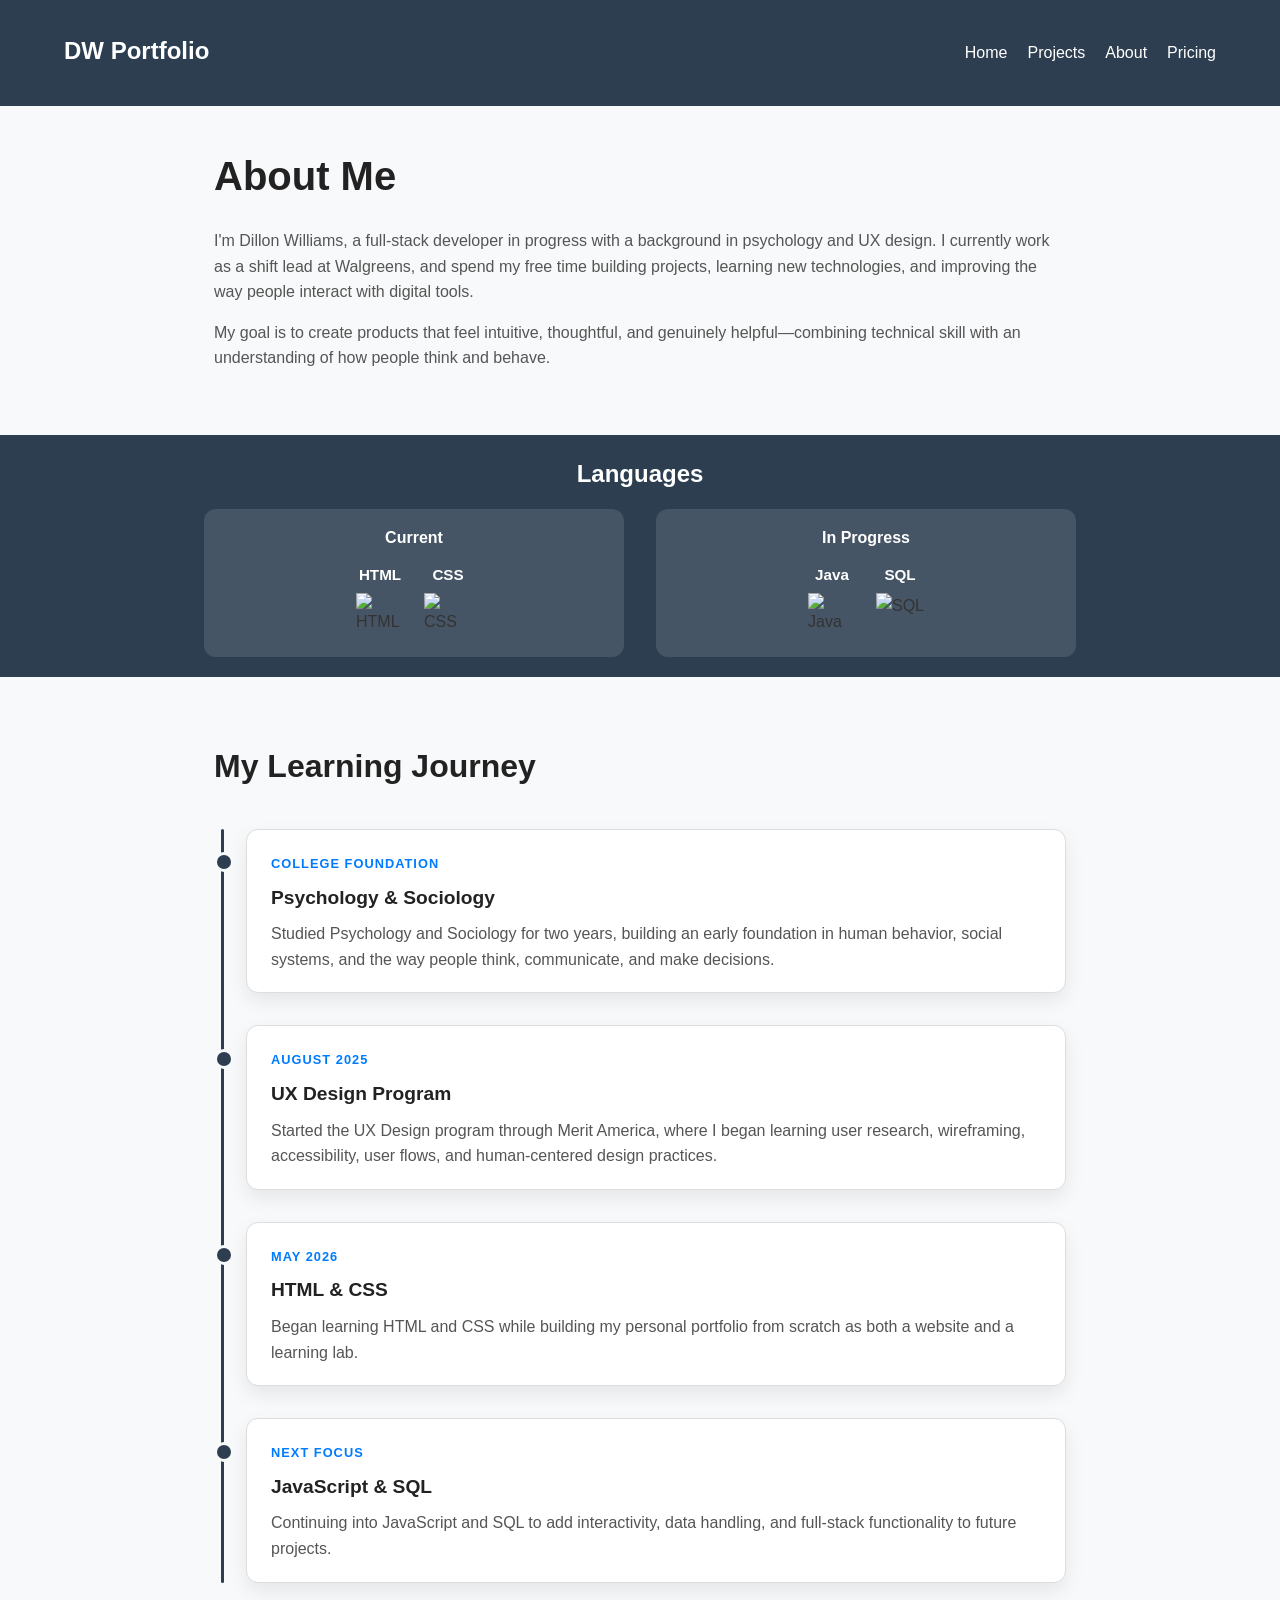
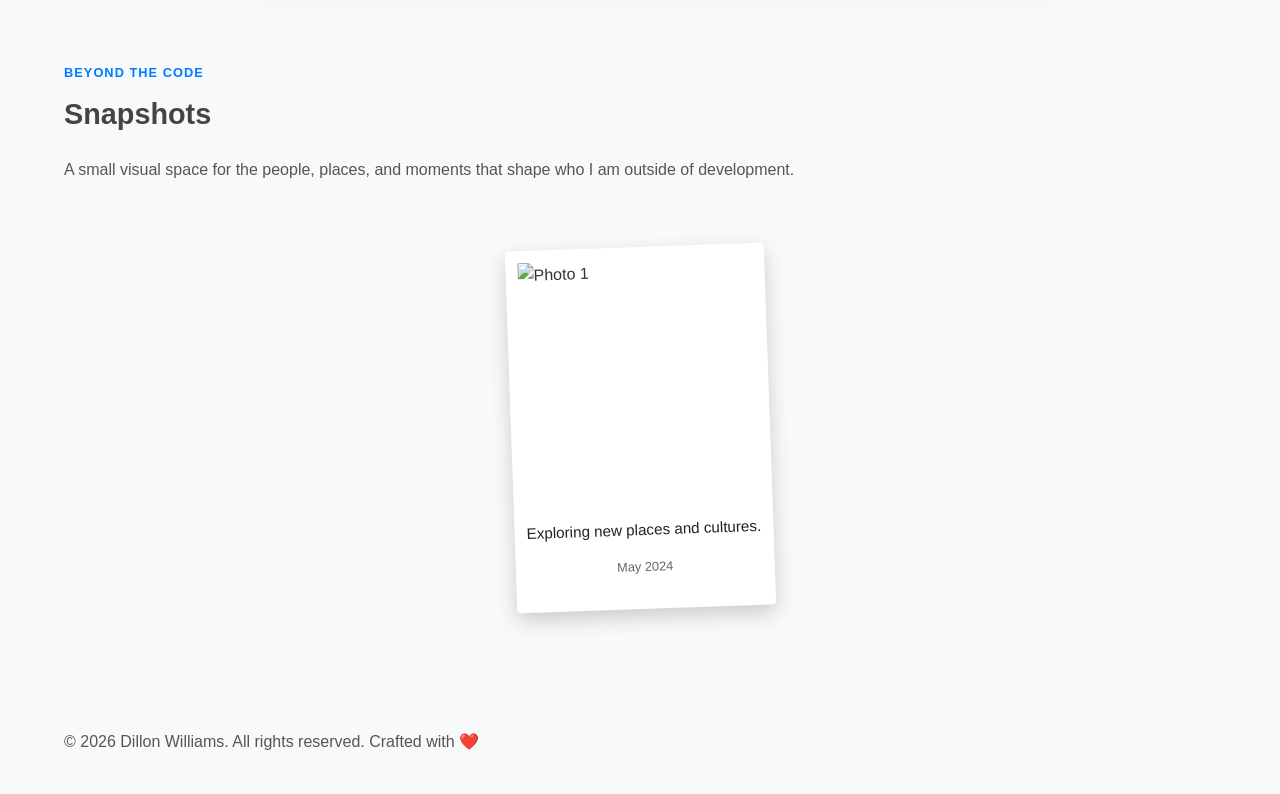
==== about.html @ 3dfc4522 "Fix about page spacing and snapshots section" ====
<!DOCTYPE html>
<html lang="en">
<head>
    <meta charset="UTF-8">
    <meta name="viewport" content="width=device-width, initial-scale=1.0">
    <title>About Me</title>
    <link href="static/style.css" rel="stylesheet">
</head>
<body>
   <nav class="nav">
    <h1 class="nav-title">DW Portfolio</h1>

    <ul class="nav-links">
        <li><a href="index.html">Home</a></li>

        <li><a href="projects.html">Projects</a></li>

        <li class="nav-dropdown">
            <a href="about.html">About</a>

            <ul class="dropdown-menu">
                <li><a href="about.html">About Me</a></li>
                <li><a href="about.html#learning-journey">Learning Journey</a></li>
                <li>
                    <a href="assets/resume.pdf" target="_blank" rel="noopener noreferrer">
                        Resume PDF
                    </a>
                </li>
            </ul>
        </li>

        <li><a href="pricing.html">Pricing</a></li>
    </ul>
</nav>
    <main class="about-me">
        <h1>About Me</h1>
        <p>I'm Dillon Williams, a full-stack developer in progress with a background in psychology and UX design. 
        I currently work as a shift lead at Walgreens, and spend my free time building projects, learning new technologies, 
        and improving the way people interact with digital tools.
        </p>
        <p>My goal is to create products that feel intuitive, thoughtful, and genuinely helpful—combining technical skill 
        with an understanding of how people think and behave.
        </p>
    </main>
    <section class="languages">
        <h2>Languages</h2>
        <div class="languages-banner">
            <div class="language-column">
                <h3>Current</h3>
                <ul class="current">
                    <li>
                        <h2>HTML</h2>
                        <img src="https://cdn.jsdelivr.net/gh/devicons/devicon/icons/html5/html5-original.svg" alt="HTML">
                    </li>
                    <li>
                        <h2>CSS</h2>
                        <img src="https://cdn.jsdelivr.net/gh/devicons/devicon/icons/css3/css3-original.svg" alt="CSS">
                    </li>
                </ul>
            </div>
            <div class="language-column">
                <h3>In Progress</h3>
                <ul class="in-progress">
                    <li>
                        <h2>Java</h2>
                        <img src="https://cdn.jsdelivr.net/gh/devicons/devicon/icons/java/java-original.svg" alt="Java">
                    </li>
                    <li>
                        <h2>SQL</h2>
                        <img src="https://cdn.jsdelivr.net/gh/devicons/devicon/icons/sqlite/sqlite-plain.svg" alt="SQL">
                    </li>
                </ul>
            </div>
        </div>
    </section>
    <section class="learning-journey" id="learning-journey">
    <h2>My Learning Journey</h2>
    <div class="timeline">
        <article class="timeline-item">
            <span class="timeline-date">College Foundation</span>
            <h4>Psychology & Sociology</h4>
            <p>
                Studied Psychology and Sociology for two years, building an early foundation in human behavior,
                social systems, and the way people think, communicate, and make decisions.
            </p>
        </article>
        <article class="timeline-item">
            <span class="timeline-date">August 2025</span>
            <h4>UX Design Program</h4>
            <p>
                Started the UX Design program through Merit America, where I began learning user research,
                wireframing, accessibility, user flows, and human-centered design practices.
            </p>
        </article>
        <article class="timeline-item">
            <span class="timeline-date">May 2026</span>
            <h4>HTML & CSS</h4>
            <p>
                Began learning HTML and CSS while building my personal portfolio from scratch as both a website
                and a learning lab.
            </p>
        </article>
        <article class="timeline-item">
            <span class="timeline-date">Next Focus</span>
            <h4>JavaScript & SQL</h4>
            <p>
                Continuing into JavaScript and SQL to add interactivity, data handling, and full-stack functionality
                to future projects.
            </p>
        </article>
    </div>
</section>
   <section class="snapshots-section">
    <div class="section-header">
        <p class="eyebrow">Beyond the Code</p>
        <h2>Snapshots</h2>
        <p>
            A small visual space for the people, places, and moments that shape who I am outside of development.
        </p>
    </div>

    <div class="photo-gallery">
        <div class="photo-card">
            <img 
                class="photo"
                src="https://picsum.photos/400/300" 
                alt="Photo 1"
            >

            <p class="photo-description">
                Exploring new places and cultures.
            </p>

            <time class="photo-date" datetime="2024-05-01">May 2024</time>
        </div>
    </div>
</section>
<footer>
    <p>&copy; 2026 Dillon Williams. All rights reserved. Crafted with ❤️</p>
</footer>
</body>
</html>
---- static/style.css ----
* {
    margin: 0;
    padding: 0;
    box-sizing: border-box;
}

.wrapper {
    max-width: 900px;
    margin: 0 auto;
    padding: 20px;
}

h1 {
    font-size: 2.5rem;
    color: #222;
    margin-bottom: 20px;
    font-weight: 800;
}

h2 {
    font-size: 1.8rem;
    color: #444;
    margin-top: 40px;
    margin-bottom: 15px;
    border-bottom: 1px solid black;
    padding-bottom: 5px;
}

h3 {
    font-size: 1.3rem;
    color: #333;
    margin-bottom: 10px;
}

body {
    font-family: 'Segoe UI', Tahoma, Geneva, Verdana, sans-serif;
    margin: 0;
    padding: 40px 20px;
    line-height: 1.6;
    color: #333;
    background-color: #f8f9fa;
}

footer {
    max-width: 1200px;
    margin: 2rem auto 0 auto;
    padding: 1.5rem;
    color: #555;
}

p {
    line-height: 1.6;
    margin-bottom: 15px;
    color: #555;
}

a {
    color: #007bff;
    text-decoration: none;
    transition: all 0.3s ease;
}

a:hover {
    color: #0056b3;
    text-decoration: underline;
}
nav {
    position: fixed;
    top: 0;
    left: 0;
    margin-bottom: 10px;
    width: 100%;
    padding-top: 1rem;
    padding-bottom: 1rem;
    padding-left: 5%;
    padding-right: 5%;
    z-index: 1000;
    justify-content: space-between;
    align-items: center;
    display: flex;
    background-color: #2c3e50;
}

.nav-title {
    color:#ffffff;
    font-size: 1.5rem;
    font-weight: bold;
    padding-top: 1rem;
}
.nav-links {
    display: flex;
    list-style: none;   
    gap: 20px;
    margin: 0;
    padding: 0;
}
.nav-links a {
    text-decoration: none;
    color: #ffffff;
}
.nav-links a:hover {
    color:#9ed0fd;
    text-decoration: underline;
}

.nav-dropdown {
    position: relative;
}

.nav-dropdown > a {
    display: inline-block;
    text-decoration: #333;
}

.dropdown-menu {
    position: absolute;
    top: 100%;
    left: 50%;
    min-width: 190px;
    background-color: #ffffff;
    border-radius: 8px;
    padding: 0.5rem 0;
    list-style: none;
    box-shadow: 0 8px 20px rgba(0, 0, 0, 0.12);

    opacity: 0;
    visibility: hidden;
    transform: translate(-50%, 8px);
    transition: opacity 0.25s ease, transform 0.25s ease, visibility 0.25s ease;
    z-index: 1001;
}

.dropdown-menu a {
    display: block;
    padding: 0.75rem 1rem;
    color: #2c3e50;
    text-decoration: none;
    white-space: nowrap;
}

.dropdown-menu a:hover {
    background-color: #f1f3f5;
    color: #007bff;
    text-decoration: none;
}

.nav-dropdown:hover .dropdown-menu,
.nav-dropdown:focus-within .dropdown-menu {
    opacity: 1;
    visibility: visible;
    transform: translate(-50%, 0);
}

.content-wrapper {
    max-width: 1200px;
    margin: 0 auto;
    padding: 40px 20px;
}

.welcome-section {
    padding: 20px;
    margin-top: 20px;
    margin-bottom: 20px;
}

.project-snapshot {
    display: grid !important;
    grid-template-columns: repeat(3, 1fr) !important;
    gap: 2rem;
    width: 100%;
    max-width: 1200px;
    margin: 0 auto;
}

.project-container {
    display: flex;
    flex-direction: column;
    padding: 0;
    height: fit-content;
    width: auto;
    max-width: 1fr;
    border: 1px solid black;
    box-sizing: border-box;
}

.image-container {
    width: 100%;
    height: 250px;
    overflow: hidden;
    display: block;
}

#project-image {
    width: 100%;
    height: 100%;
    object-fit: cover;
    transition: transform 0.5s ease;
}

.image-container:hover #project-image {
    transform: scale(1.1);
}

.project-content {
    padding: 1.5rem;
    text-align: center;
    display: flex;
    flex-direction: column;
    gap: 0.5rem;
}

.project-content p {
    text-align: left;
    margin: 0.5rem 0;
    line-height: 1.5;
}

.blog-card-container {
    display: grid !important;
    grid-template-columns: repeat(3, 1fr) !important;
    gap: 2rem;
    width: 100%;
    max-width: 1200px;
    margin: 0 auto;
}

.blog-card {
    display: flex;
    flex-direction: column;
    padding: 1.5rem;
    height: fit-content;
    width: auto;
    max-width: 1fr;
    border: 1px solid black;
    box-sizing: border-box;
    text-align: center;
}

.blog-card p {
    text-align: left;
    margin: 0.5rem 0;
    line-height: 1.5;
}

.email-btn {
    display: inline-block;
    padding: 10px 20px;
    background-color: grey;
    color: #fff;
    text-decoration: none;
    border-radius: 5px;
    transition: background-color 0.3s ease;
}

.email-btn:hover {
    background-color: lightgray;
}

footer {
    margin-top: 25px;
    justify-content: space-between;
}

.about-me {
    width: 100%;
    max-width: 900px;
    margin: 6rem auto 4rem auto;
    padding: 0 1.5rem;
    opacity: 0;
    animation: fadeIn 0.8s ease forwards;
}

@keyframes fadeIn {
    to { opacity: 1;}
}

.languages {
    width: 100vw;
    margin: 3rem 0;
    margin-left: calc(50% - 50vw);
    padding: 1.25rem 2rem;
    background-color: #2c3e50;
}

.languages h2 {
    margin: 0 0 1rem;
    padding: 0;
    border-bottom: none;
    color: #ffffff;
    text-align: center;
    font-size: 1.5rem;
}

.languages-banner {
    max-width: 1000px;
    margin: 0 auto;

    display: flex;
    justify-content: center;
    align-items: stretch;
    gap: 2rem;
}

.language-column {
    flex: 1;
    max-width: 420px;
    padding: 1rem;
    background-color: rgba(255, 255, 255, 0.12);
    border-radius: 12px;
}

.language-column h3 {
    margin: 0 0 0.75rem;
    color: #ffffff;
    text-align: center;
    font-size: 1rem;
}

.current,
.in-progress {
    display: flex;
    justify-content: center;
    gap: 1.25rem;
    list-style: none;
    margin: 0;
    padding: 0;
}

.current li,
.in-progress li {
    display: flex;
    flex-direction: column;
    align-items: center;
    gap: 0.35rem;
}

.current h2,
.in-progress h2 {
    margin: 0;
    padding: 0;
    border-bottom: none;
    color: #ffffff;
    font-size: 0.95rem;
}

.languages li img {
    width: 48px;
    height: 48px;
}

@media (max-width: 700px) {
    .languages-banner {
        flex-direction: column;
        gap: 1rem;
    }

    .language-column {
        max-width: 100%;
    }

    .current,
    .in-progress {
        gap: 1rem;
    }
}

.learning-journey {
    max-width: 900px;
    margin: 4rem auto;
    padding: 0 1.5rem;
}

.learning-journey h2 {
    font-size: 2rem;
    margin-bottom: 2rem;
    font-weight: 700;
    color: #222;
}

.timeline {
    position: relative;
    display: flex;
    flex-direction: column;
    gap: 2rem;
    padding-left: 2rem;
}

.timeline::before {
    content: "";
    position: absolute;
    left: 0.45rem;
    top: 0;
    bottom: 0;
    width: 3px;
    background: #2c3e50;
    border-radius: 999px;
}

.timeline-item {
    position: relative;
    background: #ffffff;
    padding: 1.25rem 1.5rem;
    border-radius: 12px;
    border: 1px solid #ddd;
    box-shadow: 0 8px 20px rgba(0, 0, 0, 0.08);
}

.timeline-item::before {
    content: "";
    position: absolute;
    left: -2.05rem;
    top: 1.4rem;
    width: 14px;
    height: 14px;
    background: #2c3e50;
    border: 3px solid #f8f9fa;
    border-radius: 50%;
}

.timeline-date {
    display: inline-block;
    margin-bottom: 0.5rem;
    font-size: 0.8rem;
    font-weight: 700;
    letter-spacing: 0.08em;
    text-transform: uppercase;
    color: #007bff;
}

.timeline-item h4 {
    margin-bottom: 0.5rem;
    font-size: 1.2rem;
    color: #222;
}

.timeline-item p {
    margin: 0;
    color: #555;
}

.photo-gallery {
    display: grid;
    grid-template-columns: repeat(auto-fit, minmax(220 px, 1fr));
    gap: 2rem;
    padding: 2rem 0;
}

.photo-card {
    background:#ffffff;
    padding: 0.75rem 0.75rem 2rem;
    box-shadow: 0 8px 20px rgba(0, 0, 0, 0.18);
    border-radius: 4px;
    max-width: 260px;
    margin: 0 auto;
    transform: rotate(-2deg);
}

.photo-card:nth-child(even) {
    transform: rotate(2deg);
}

.photo {
    width: 100%;
    aspect-ratio: 1/1;
    object-fit: cover;
    display: block;
}

.photo-description {
    margin-top: 1.5rem;
    font-size: 0.95rem;
    text-align: center;
    color: #222;
}

.photo-date {
    display: block;
    margin-top: 0.35rem;
    font-size: 0.8rem;
    text-align: center;
    color: #666;
}

/* ================================
   PROJECTS PAGE
================================ */

/* 
   Main wrapper for the whole Projects page.
   The top margin gives space for the fixed nav.
*/
.projects-page {
    max-width: 1200px;
    margin: 7rem auto 4rem auto;
    padding: 0 1.5rem;
}

/* 
   Intro section at the top.
   Keeping it narrower makes the opening text easier to read.
*/
.projects-hero {
    max-width: 850px;
    margin-bottom: 4rem;
}

.projects-hero h1 {
    margin-bottom: 1rem;
}

.projects-hero p {
    font-size: 1.05rem;
}

/* 
   Small uppercase labels like:
   Project Work, My Process, Featured Project.
   These help sections feel intentional and easier to scan.
*/
.eyebrow {
    margin-bottom: 0.5rem;
    color: #007bff;
    font-size: 0.8rem;
    font-weight: 800;
    letter-spacing: 0.08em;
    text-transform: uppercase;
}

/* 
   Reusable section header.
   This keeps each major section consistent.
*/
.section-header {
    max-width: 800px;
    margin-bottom: 1.5rem;
}

.section-header h2 {
    margin-top: 0;
}

/* ================================
   PROCESS SUMMARY
================================ */

.process-summary {
    margin-bottom: 4rem;
}

/* 
   Four-column layout for the build process.
   Later media queries make this responsive.
*/
.process-grid {
    display: grid;
    grid-template-columns: repeat(4, 1fr);
    gap: 1.5rem;
}

/* 
   Individual process cards.
   These explain how you think and build, not just what you made.
*/
.process-card {
    background-color: #ffffff;
    padding: 1.5rem;
    border: 1px solid #ddd;
    border-radius: 14px;
    box-shadow: 0 8px 20px rgba(0, 0, 0, 0.08);
}

/* 
   The numbered step marker.
   This gives the process a clear sequence.
*/
.process-number {
    display: inline-block;
    margin-bottom: 0.75rem;
    color: #007bff;
    font-weight: 800;
}

.process-card h3 {
    margin-bottom: 0.75rem;
}

.process-card p {
    margin-bottom: 0;
}

/* ================================
   FEATURED PROJECT
================================ */

.featured-project {
    margin-bottom: 4rem;
}

/* 
   Large featured card.
   Since ;Prompt-it is the main live product, it deserves more visual weight.
*/
.featured-project-card {
    display: grid;
    grid-template-columns: 1fr 1.1fr;
    gap: 0;
    background-color: #ffffff;
    border: 1px solid #ddd;
    border-radius: 18px;
    overflow: hidden;
    box-shadow: 0 10px 28px rgba(0, 0, 0, 0.1);
}

/* 
   Image side of the featured card.
   Placeholder image can later become a real screenshot.
*/
.featured-project-image {
    min-height: 100%;
    background-color: #f1f3f5;
}

.featured-project-image img {
    width: 100%;
    height: 100%;
    min-height: 360px;
    object-fit: cover;
    display: block;
}

/* 
   Text side of the featured card.
*/
.featured-project-content {
    padding: 2rem;
    display: flex;
    flex-direction: column;
    justify-content: center;
}

/* 
   Project status label.
   This quickly tells visitors whether the project is live, active, pending, etc.
*/
.project-status {
    margin-bottom: 0.5rem;
    color: #007bff;
    font-size: 0.8rem;
    font-weight: 800;
    letter-spacing: 0.06em;
    text-transform: uppercase;
}

/* 
   Tag container.
   Tags help people quickly understand the skills involved.
*/
.project-tags {
    display: flex;
    flex-wrap: wrap;
    gap: 0.5rem;
    margin: 1.25rem 0;
}

/* 
   Individual project tags.
*/
.project-tags span {
    padding: 0.35rem 0.7rem;
    background-color: #f1f3f5;
    border-radius: 999px;
    color: #333;
    font-size: 0.8rem;
    font-weight: 600;
}

/* 
   Main project link.
   Styled to feel like a button without being too heavy.
*/
.project-card-link {
    display: inline-block;
    width: fit-content;
    margin-top: 0.5rem;
    padding: 0.75rem 1rem;
    background-color: #2c3e50;
    color: #ffffff;
    border-radius: 8px;
    font-weight: 700;
    text-decoration: none;
}

.project-card-link:hover {
    background-color: #1f2f3d;
    color: #ffffff;
    text-decoration: none;
}

/* ================================
   PROJECT LIBRARY / SEARCH
================================ */

.project-library {
    margin-bottom: 4rem;
}

/* 
   Label is visually hidden but still available to screen readers.
   This keeps the search accessible.
*/
.search-label {
    position: absolute;
    width: 1px;
    height: 1px;
    overflow: hidden;
    clip-path: inset(50%);
}

/* 
   Search input.
   This can be made functional later with JavaScript.
*/
.project-search {
    width: 100%;
    max-width: 460px;
    padding: 0.85rem 1rem;
    margin-bottom: 2rem;
    border: 1px solid #ccc;
    border-radius: 10px;
    font: inherit;
}

.project-search:focus {
    outline: 3px solid rgba(0, 123, 255, 0.25);
    border-color: #007bff;
}

/* 
   Grid for normal project cards.
   Right now it only has ;Prompt-it, but it is ready to grow later.
*/
.project-card-grid {
    display: grid;
    grid-template-columns: repeat(3, 1fr);
    gap: 2rem;
}

/* 
   Smaller project cards.
*/
.project-card {
    background-color: #ffffff;
    padding: 1.5rem;
    border: 1px solid #ddd;
    border-radius: 14px;
    box-shadow: 0 8px 20px rgba(0, 0, 0, 0.08);
}

.project-card h3 {
    margin-bottom: 0.75rem;
}

.project-card p {
    margin-bottom: 0;
}

/* ================================
   COMING NEXT
================================ */

.coming-next {
    margin-bottom: 4rem;
}

/* 
   Grid for future project cards.
   These are not featured yet, but still show where your portfolio is heading.
*/
.coming-next-grid {
    display: grid;
    grid-template-columns: repeat(2, 1fr);
    gap: 1.5rem;
}

/* 
   Lighter cards for upcoming work.
   These should feel secondary compared to the featured ;Prompt-it card.
*/
.coming-card {
    background-color: #ffffff;
    padding: 1.5rem;
    border: 1px dashed #bbb;
    border-radius: 14px;
}

.coming-card h3 {
    margin-bottom: 0.75rem;
}

.coming-card p {
    margin-bottom: 0;
}

/* ================================
   RESPONSIVE PROJECTS PAGE
================================ */

/* 
   Tablet layout.
   Process and project grids reduce from 4/3 columns to 2 columns.
*/
@media (max-width: 900px) {
    .process-grid,
    .project-card-grid,
    .coming-next-grid {
        grid-template-columns: repeat(2, 1fr);
    }

    .featured-project-card {
        grid-template-columns: 1fr;
    }

    .featured-project-image img {
        min-height: 280px;
    }
}

/* 
   Mobile layout.
   Everything stacks into one column.
*/
@media (max-width: 650px) {
    .projects-page {
        margin-top: 8rem;
        padding: 0 1rem;
    }

    .process-grid,
    .project-card-grid,
    .coming-next-grid {
        grid-template-columns: 1fr;
    }

    .featured-project-content {
        padding: 1.5rem;
    }

    .project-search {
        max-width: 100%;
    }
}

/* ================================
   PROMPT-IT CASE STUDY PAGE
================================ */

/* 
   Main page wrapper.
   The margin-top creates space under the fixed navigation.
*/
.case-study-page {
    max-width: 1200px;
    margin: 7rem auto 4rem auto;
    padding: 0 1.5rem;
}

/* 
   Back link at the top of the case study.
   Helps users return to the main Projects page easily.
*/
.back-link {
    display: inline-block;
    margin-bottom: 2rem;
    font-weight: 700;
    color: #007bff;
}

/* 
   Hero section for the case study.
   This introduces the project and sets the tone.
*/
.case-study-hero {
    max-width: 900px;
    margin-bottom: 3rem;
}

.case-study-hero h1 {
    margin-bottom: 1rem;
}

/* 
   Larger intro paragraph.
   This gives the project summary more visual weight.
*/
.case-study-intro {
    font-size: 1.1rem;
    max-width: 850px;
}

/* 
   Tags near the top of the case study.
   These quickly communicate the skills and technologies involved.
*/
.case-study-tags {
    display: flex;
    flex-wrap: wrap;
    gap: 0.5rem;
    margin-top: 1.5rem;
}

.case-study-tags span {
    padding: 0.4rem 0.75rem;
    background-color: #f1f3f5;
    border-radius: 999px;
    color: #333;
    font-size: 0.85rem;
    font-weight: 700;
}

/* ================================
   CASE STUDY OVERVIEW CARDS
================================ */

/*
   Three-card snapshot section.
   This gives quick context before the deeper explanation.
*/
.project-overview-grid {
    display: grid;
    grid-template-columns: repeat(3, 1fr);
    gap: 1.5rem;
    margin-bottom: 3rem;
}

.overview-card {
    background-color: #ffffff;
    padding: 1.5rem;
    border: 1px solid #ddd;
    border-radius: 14px;
    box-shadow: 0 8px 20px rgba(0, 0, 0, 0.08);
}

.overview-card h2 {
    margin-top: 0;
    font-size: 1.25rem;
}

.overview-card p {
    margin-bottom: 0;
}

/* ================================
   CASE STUDY IMAGE
================================ */

/*
   Large image preview.
   Later, replace the placeholder with a real app screenshot or mockup.
*/
.case-study-image-section {
    margin-bottom: 4rem;
}

.case-study-image {
    width: 100%;
    max-height: 650px;
    object-fit: cover;
    border-radius: 18px;
    border: 1px solid #ddd;
    box-shadow: 0 10px 28px rgba(0, 0, 0, 0.1);
}

/* ================================
   GENERAL CASE STUDY SECTIONS
================================ */

/*
   Reusable content sections.
   Keeping sections consistent makes a long case study easier to scan.
*/
.case-study-section {
    max-width: 1000px;
    margin: 0 auto 4rem auto;
}

.case-study-section h2 {
    margin-top: 0;
}

.case-study-section p {
    font-size: 1rem;
}

/* 
   Highlighted section for important context like migration.
*/
.highlight-section {
    background-color: #ffffff;
    padding: 2rem;
    border-left: 6px solid #007bff;
    border-radius: 14px;
    box-shadow: 0 8px 20px rgba(0, 0, 0, 0.08);
}

/* ================================
   CARD GRIDS
================================ */

/*
   Reusable three-card grid used for users, lessons, and similar sections.
*/
.case-study-card-grid,
.lesson-grid {
    display: grid;
    grid-template-columns: repeat(3, 1fr);
    gap: 1.5rem;
}

.case-study-card,
.lesson-card {
    background-color: #ffffff;
    padding: 1.5rem;
    border: 1px solid #ddd;
    border-radius: 14px;
}

.case-study-card h3,
.lesson-card h3 {
    margin-bottom: 0.75rem;
}

.case-study-card p,
.lesson-card p {
    margin-bottom: 0;
}

/* ================================
   FEATURE LIST
================================ */

/*
   Vertical feature list.
   This is easier to read than a huge paragraph of app features.
*/
.feature-list {
    display: flex;
    flex-direction: column;
    gap: 1rem;
}

.feature-row {
    display: grid;
    grid-template-columns: auto 1fr;
    gap: 1rem;
    align-items: start;

    background-color: #ffffff;
    padding: 1.25rem;
    border: 1px solid #ddd;
    border-radius: 14px;
}

/*
   Number badge for each feature.
*/
.feature-number {
    display: inline-flex;
    align-items: center;
    justify-content: center;

    width: 42px;
    height: 42px;

    background-color: #2c3e50;
    color: #ffffff;
    border-radius: 50%;

    font-size: 0.85rem;
    font-weight: 800;
}

.feature-row h3 {
    margin-bottom: 0.35rem;
}

.feature-row p {
    margin-bottom: 0;
}

/* ================================
   CASE STUDY TIMELINE
================================ */

/*
   Timeline for build phases.
   Similar concept to your About page timeline, but scoped to this case study.
*/
.case-timeline {
    position: relative;
    display: flex;
    flex-direction: column;
    gap: 1.5rem;
    padding-left: 2rem;
}

.case-timeline::before {
    content: "";
    position: absolute;
    left: 0.45rem;
    top: 0;
    bottom: 0;
    width: 3px;
    background-color: #2c3e50;
    border-radius: 999px;
}

.case-timeline-item {
    position: relative;
    background-color: #ffffff;
    padding: 1.25rem 1.5rem;
    border: 1px solid #ddd;
    border-radius: 14px;
}

.case-timeline-item::before {
    content: "";
    position: absolute;
    left: -2.05rem;
    top: 1.4rem;
    width: 14px;
    height: 14px;
    background-color: #2c3e50;
    border: 3px solid #f8f9fa;
    border-radius: 50%;
}

.case-timeline-item span {
    display: inline-block;
    margin-bottom: 0.5rem;
    color: #007bff;
    font-size: 0.8rem;
    font-weight: 800;
    letter-spacing: 0.08em;
    text-transform: uppercase;
}

.case-timeline-item h3 {
    margin-bottom: 0.5rem;
}

.case-timeline-item p {
    margin-bottom: 0;
}

/* ================================
   DECISION + TECH GRIDS
================================ */

/*
   Two-column decision grid.
   Good for short explanations of UX choices.
*/
.decision-grid {
    display: grid;
    grid-template-columns: repeat(2, 1fr);
    gap: 1.5rem;
}

.decision-card {
    background-color: #ffffff;
    padding: 1.5rem;
    border: 1px solid #ddd;
    border-radius: 14px;
}

.decision-card h3 {
    margin-bottom: 0.75rem;
}

.decision-card p {
    margin-bottom: 0;
}

/*
   Technical cards.
   These explain architecture without dumping too much code detail.
*/
.tech-stack-grid {
    display: grid;
    grid-template-columns: repeat(3, 1fr);
    gap: 1.5rem;
}

.tech-card {
    background-color: #ffffff;
    padding: 1.5rem;
    border-top: 5px solid #2c3e50;
    border-radius: 14px;
    box-shadow: 0 8px 20px rgba(0, 0, 0, 0.06);
}

.tech-card h3 {
    margin-bottom: 0.75rem;
}

.tech-card p {
    margin-bottom: 0;
}

/* ================================
   NEXT IMPROVEMENTS
================================ */

/*
   Priority cards for future work.
   This shows that the project is active and you know what needs attention next.
*/
.priority-list {
    display: grid;
    grid-template-columns: repeat(3, 1fr);
    gap: 1.5rem;
}

.priority-card {
    background-color: #ffffff;
    padding: 1.5rem;
    border-radius: 14px;
    border: 1px solid #ddd;
}

.priority-card h3 {
    margin-bottom: 0.75rem;
}

.priority-card p:last-child {
    margin-bottom: 0;
}

/*
   Subtle priority indicators.
   These use borders instead of loud colors so the page stays clean.
*/
.high-priority {
    border-top: 5px solid #c0392b;
}

.medium-priority {
    border-top: 5px solid #d68910;
}

.low-priority {
    border-top: 5px solid #2c3e50;
}

/* ================================
   CLOSING SECTION
================================ */

.case-study-closing {
    max-width: 850px;
    margin: 5rem auto 0 auto;
    padding: 2rem;
    background-color: #ffffff;
    border-radius: 18px;
    border: 1px solid #ddd;
    text-align: center;
    box-shadow: 0 10px 28px rgba(0, 0, 0, 0.08);
}

.case-study-closing h2 {
    margin-top: 0;
}

.case-study-closing p {
    max-width: 700px;
    margin-left: auto;
    margin-right: auto;
}

/* ================================
   RESPONSIVE CASE STUDY PAGE
================================ */

/*
   Tablet layout.
*/
@media (max-width: 900px) {
    .project-overview-grid,
    .case-study-card-grid,
    .lesson-grid,
    .tech-stack-grid,
    .priority-list {
        grid-template-columns: repeat(2, 1fr);
    }
}

/*
   Mobile layout.
*/
@media (max-width: 650px) {
    .case-study-page {
        margin-top: 8rem;
        padding: 0 1rem;
    }

    .project-overview-grid,
    .case-study-card-grid,
    .lesson-grid,
    .decision-grid,
    .tech-stack-grid,
    .priority-list {
        grid-template-columns: 1fr;
    }

    .feature-row {
        grid-template-columns: 1fr;
    }

    .feature-number {
        width: 38px;
        height: 38px;
    }

    .highlight-section,
    .case-study-closing {
        padding: 1.5rem;
    }
}

/* ================================
   PRICING / SERVICES PAGE
================================ */

/*
   Main wrapper for the pricing page.
   The top margin gives room for the fixed nav.
*/
.pricing-page {
    max-width: 1200px;
    margin: 7rem auto 4rem auto;
    padding: 0 1.5rem;
}

/*
   Hero section.
   This introduces the value behind the services before showing prices.
*/
.pricing-hero {
    max-width: 900px;
    margin-bottom: 4rem;
}

.pricing-hero h1 {
    margin-bottom: 1rem;
}

.pricing-hero p {
    font-size: 1.05rem;
}

/* ================================
   VALUE SECTION
================================ */

/*
   Explains what clients are paying for besides "a website."
*/
.service-value {
    margin-bottom: 4rem;
}

.value-grid {
    display: grid;
    grid-template-columns: repeat(3, 1fr);
    gap: 1.5rem;
}

.value-card {
    background-color: #ffffff;
    padding: 1.5rem;
    border: 1px solid #ddd;
    border-radius: 14px;
    box-shadow: 0 8px 20px rgba(0, 0, 0, 0.08);
}

.value-number {
    display: inline-block;
    margin-bottom: 0.75rem;
    color: #007bff;
    font-weight: 800;
}

.value-card h3 {
    margin-bottom: 0.75rem;
}

.value-card p {
    margin-bottom: 0;
}

/* ================================
   PRICING PACKAGES
================================ */

.pricing-packages {
    margin-bottom: 4rem;
}

/*
   Three-column package layout.
*/
.pricing-grid {
    display: grid;
    grid-template-columns: repeat(3, 1fr);
    gap: 2rem;
}

/*
   Individual pricing cards.
*/
.pricing-card {
    display: flex;
    flex-direction: column;
    background-color: #ffffff;
    padding: 1.75rem;
    border: 1px solid #ddd;
    border-radius: 18px;
    box-shadow: 0 8px 20px rgba(0, 0, 0, 0.08);
}

/*
   Highlights the Growth package as the recommended middle option.
*/
.featured-pricing-card {
    border: 2px solid #007bff;
    transform: translateY(-8px);
}

/*
   Small label at the top of each pricing card.
*/
.package-label {
    margin-bottom: 0.5rem;
    color: #007bff;
    font-size: 0.8rem;
    font-weight: 800;
    letter-spacing: 0.08em;
    text-transform: uppercase;
}

.pricing-card h3 {
    font-size: 2rem;
    margin-bottom: 1rem;
    color: #222;
}

.package-summary {
    margin-bottom: 1.25rem;
}

/*
   Package feature list.
   This is one place where bullets are useful because clients scan pricing cards quickly.
*/
.package-list {
    margin: 0 0 1.5rem 0;
    padding-left: 1.25rem;
    color: #444;
}

.package-list li {
    margin-bottom: 0.5rem;
}

/*
   Pushes the button toward the bottom if one card has more text than another.
*/
.pricing-card .project-card-link {
    margin-top: auto;
}

/* ================================
   ADD-ONS
================================ */

.add-ons-section {
    margin-bottom: 4rem;
}

.add-ons-grid {
    display: grid;
    grid-template-columns: repeat(4, 1fr);
    gap: 1.5rem;
}

.add-on-card {
    background-color: #ffffff;
    padding: 1.5rem;
    border: 1px solid #ddd;
    border-radius: 14px;
}

.add-on-card h3 {
    margin-bottom: 0.75rem;
}

.add-on-card p {
    margin-bottom: 0;
}

/* ================================
   SERVICE PROCESS
================================ */

.service-process {
    margin-bottom: 4rem;
}

.service-process-grid {
    display: grid;
    grid-template-columns: repeat(4, 1fr);
    gap: 1.5rem;
}

/*
   Process step cards.
   These help clients understand how working together will feel.
*/
.service-step {
    background-color: #ffffff;
    padding: 1.5rem;
    border: 1px solid #ddd;
    border-radius: 14px;
}

.service-step span {
    display: inline-block;
    margin-bottom: 0.75rem;
    color: #007bff;
    font-weight: 800;
}

.service-step h3 {
    margin-bottom: 0.75rem;
}

.service-step p {
    margin-bottom: 0;
}

/* ================================
   PAYMENT SECTION
================================ */

.payment-section {
    margin-bottom: 4rem;
}

/*
   Payment card gives the terms a clear, trustworthy presentation.
*/
.payment-card {
    background-color: #ffffff;
    padding: 2rem;
    border-left: 6px solid #007bff;
    border-radius: 18px;
    box-shadow: 0 8px 20px rgba(0, 0, 0, 0.08);
}

.payment-card h2 {
    margin-top: 0;
}

.payment-split {
    display: grid;
    grid-template-columns: repeat(2, 1fr);
    gap: 1.5rem;
    margin-top: 1.5rem;
}

.payment-split div {
    background-color: #f8f9fa;
    padding: 1.25rem;
    border-radius: 12px;
}

.payment-split h3 {
    margin-bottom: 0.5rem;
}

.payment-split p {
    margin-bottom: 0;
}

/* ================================
   QUOTE FORM
================================ */

.quote-section {
    margin-bottom: 4rem;
}

/*
   Main form container.
*/
.quote-form {
    background-color: #ffffff;
    padding: 2rem;
    border: 1px solid #ddd;
    border-radius: 18px;
    box-shadow: 0 10px 28px rgba(0, 0, 0, 0.08);
}

/*
   Two-column layout for shorter form fields.
*/
.form-grid {
    display: grid;
    grid-template-columns: repeat(2, 1fr);
    gap: 1.25rem;
}

/*
   Groups label + input together.
*/
.form-group {
    display: flex;
    flex-direction: column;
    margin-bottom: 1.25rem;
}

.form-group label,
.checkbox-group legend {
    margin-bottom: 0.5rem;
    color: #222;
    font-weight: 700;
}

/*
   Shared input styling.
*/
.form-group input,
.form-group select,
.form-group textarea {
    width: 100%;
    padding: 0.85rem 1rem;
    border: 1px solid #ccc;
    border-radius: 10px;
    font: inherit;
    color: #333;
    background-color: #ffffff;
}

.form-group textarea {
    resize: vertical;
}

/*
   Strong visible focus state for accessibility.
*/
.form-group input:focus,
.form-group select:focus,
.form-group textarea:focus {
    outline: 3px solid rgba(0, 123, 255, 0.25);
    border-color: #007bff;
}

/*
   Checkbox group for add-ons.
*/
.checkbox-group {
    display: flex;
    flex-direction: column;
    gap: 0.75rem;
    margin: 0 0 1.25rem 0;
    padding: 1.25rem;
    border: 1px solid #ddd;
    border-radius: 14px;
}

.checkbox-group label {
    display: flex;
    align-items: center;
    gap: 0.6rem;
    color: #444;
}

.checkbox-group input {
    width: auto;
}

/*
   Submit button.
*/
.quote-submit-btn {
    display: inline-block;
    padding: 0.85rem 1.25rem;
    background-color: #2c3e50;
    color: #ffffff;
    border: none;
    border-radius: 8px;
    font: inherit;
    font-weight: 700;
    cursor: pointer;
    transition: background-color 0.3s ease;
}

.quote-submit-btn:hover {
    background-color: #1f2f3d;
}

/* ================================
   RESPONSIVE PRICING PAGE
================================ */

/*
   Tablet layout.
*/
@media (max-width: 950px) {
    .value-grid,
    .pricing-grid,
    .add-ons-grid,
    .service-process-grid {
        grid-template-columns: repeat(2, 1fr);
    }

    .featured-pricing-card {
        transform: none;
    }
}

/*
   Mobile layout.
*/
@media (max-width: 650px) {
    .pricing-page {
        margin-top: 8rem;
        padding: 0 1rem;
    }

    .value-grid,
    .pricing-grid,
    .add-ons-grid,
    .service-process-grid,
    .payment-split,
    .form-grid {
        grid-template-columns: 1fr;
    }

    .quote-form,
    .payment-card {
        padding: 1.5rem;
    }
}

/* ================================
   HOMEPAGE REVAMP
================================ */

/*
   Global polish.
   This removes the body padding that was making spacing inconsistent
   with the newer pages.
*/
body {
    padding: 0;
    font-family: 'Segoe UI', Tahoma, Geneva, Verdana, sans-serif;
}

/*
   Removes the old global underline from h2 headings.
   The newer page sections use spacing, cards, and labels instead.
*/
h2 {
    border-bottom: none;
}

/*
   Main homepage wrapper.
   The top margin creates space below the fixed nav.
*/
.home-page {
    max-width: 1200px;
    margin: 9rem auto 4rem auto;
    padding: 0 1.5rem;
}

/* ================================
   HOME HERO
================================ */

.home-hero {
    display: grid;
    grid-template-columns: 1.4fr 0.8fr;
    gap: 2rem;
    align-items: center;
    margin-bottom: 5rem;
}

.home-hero-content {
    max-width: 850px;
}

.home-hero h1 {
    max-width: 900px;
    margin-bottom: 1.25rem;
    font-size: clamp(2.5rem, 6vw, 4.75rem);
    line-height: 1.05;
    letter-spacing: -0.05em;
}

.home-hero-intro {
    max-width: 760px;
    font-size: 1.1rem;
}

.home-hero-actions {
    display: flex;
    align-items: center;
    flex-wrap: wrap;
    gap: 1rem;
    margin-top: 1.75rem;
}

.secondary-link {
    display: inline-block;
    font-weight: 800;
    color: #2c3e50;
}

.secondary-link:hover {
    color: #007bff;
}

/*
   Right-side hero card.
   This makes the homepage immediately connect to your live product.
*/
.home-hero-card {
    background-color: #ffffff;
    padding: 2rem;
    border-radius: 18px;
    border: 1px solid #ddd;
    box-shadow: 0 14px 35px rgba(0, 0, 0, 0.1);
}

.home-hero-card h2 {
    margin-top: 0;
    margin-bottom: 0.75rem;
    color: #222;
}

/* ================================
   HOME VALUES
================================ */

.home-values {
    margin-bottom: 5rem;
}

.home-value-grid {
    display: grid;
    grid-template-columns: repeat(3, 1fr);
    gap: 1.5rem;
}

.home-value-card {
    background-color: #ffffff;
    padding: 1.5rem;
    border: 1px solid #ddd;
    border-radius: 14px;
    box-shadow: 0 8px 20px rgba(0, 0, 0, 0.08);
}

.home-value-card h3 {
    margin-bottom: 0.75rem;
}

.home-value-card p {
    margin-bottom: 0;
}

/* ================================
   HOME FEATURED WORK
================================ */

.home-featured-work {
    margin-bottom: 5rem;
}

.home-featured-card {
    display: grid;
    grid-template-columns: 1fr 1.1fr;
    background-color: #ffffff;
    border: 1px solid #ddd;
    border-radius: 18px;
    overflow: hidden;
    box-shadow: 0 10px 28px rgba(0, 0, 0, 0.1);
}

.home-featured-image {
    background-color: #f1f3f5;
}

.home-featured-image img {
    width: 100%;
    height: 100%;
    min-height: 360px;
    object-fit: cover;
    display: block;
}

.home-featured-content {
    padding: 2rem;
    display: flex;
    flex-direction: column;
    justify-content: center;
}

.home-featured-content h3 {
    font-size: 1.6rem;
    margin-bottom: 0.75rem;
}

/* ================================
   COMMIT HISTORY PREVIEW
================================ */

.commit-history-preview {
    margin-bottom: 5rem;
}

.commit-card-grid {
    display: grid;
    grid-template-columns: 1.2fr 0.8fr;
    gap: 1.5rem;
}

.commit-card {
    background-color: #ffffff;
    padding: 1.75rem;
    border: 1px solid #ddd;
    border-radius: 18px;
    box-shadow: 0 8px 20px rgba(0, 0, 0, 0.08);
}

.commit-card h3 {
    margin-bottom: 0.75rem;
}

.commit-card p {
    margin-bottom: 1rem;
}

.commit-card-muted {
    border-style: dashed;
    box-shadow: none;
    background-color: #fbfbfc;
}

/* ================================
   SERVICES CTA
================================ */

.home-services-cta {
    display: flex;
    justify-content: space-between;
    align-items: center;
    gap: 2rem;

    margin-bottom: 5rem;
    padding: 2rem;

    background-color: #ffffff;
    border-left: 6px solid #007bff;
    border-radius: 18px;
    box-shadow: 0 10px 28px rgba(0, 0, 0, 0.08);
}

.home-services-cta div {
    max-width: 760px;
}

.home-services-cta h2 {
    margin-top: 0;
}

/* ================================
   HOME CONTACT
================================ */

.home-contact {
    max-width: 850px;
    margin: 0 auto;
    padding: 2rem;
    text-align: center;

    background-color: #ffffff;
    border: 1px solid #ddd;
    border-radius: 18px;
    box-shadow: 0 10px 28px rgba(0, 0, 0, 0.08);
}

.home-contact h2 {
    margin-top: 0;
}

/* ================================
   HOMEPAGE RESPONSIVE STYLES
================================ */

@media (max-width: 900px) {
    .home-hero,
    .home-featured-card,
    .commit-card-grid {
        grid-template-columns: 1fr;
    }

    .home-value-grid {
        grid-template-columns: repeat(2, 1fr);
    }

    .home-services-cta {
        align-items: flex-start;
        flex-direction: column;
    }

    .home-featured-image img {
        min-height: 280px;
    }
}

@media (max-width: 650px) {
    .home-page {
        margin-top: 8rem;
        padding: 0 1rem;
    }

    .home-value-grid {
        grid-template-columns: 1fr;
    }

    .home-hero h1 {
        font-size: 2.5rem;
    }

    .home-hero-card,
    .home-featured-content,
    .commit-card,
    .home-services-cta,
    .home-contact {
        padding: 1.5rem;
    }
}

/* ================================
   ABOUT PAGE SPACING FIXES
================================ */

/*
   Gives the About page enough room under the fixed navigation.
*/
.about-me {
    margin: 9rem auto 4rem auto;
}

/*
   Centers and contains the Snapshots section so it does not hug the left edge.
*/
.snapshots-section {
    max-width: 1200px;
    margin: 5rem auto 4rem auto;
    padding: 0 1.5rem;
}

/*
   Keeps the Snapshots header aligned with the rest of the portfolio style.
*/
.snapshots-section .section-header {
    max-width: 800px;
    margin-bottom: 2rem;
}

/*
   Removes any leftover global heading spacing from affecting this section.
*/
.snapshots-section h2 {
    margin-top: 0;
}

/*
   Fixes the typo in the photo gallery grid.
   There should be no space between 220 and px.
*/
.photo-gallery {
    display: grid;
    grid-template-columns: repeat(auto-fit, minmax(220px, 1fr));
    gap: 2rem;
    padding: 2rem 0;
    justify-items: center;
}
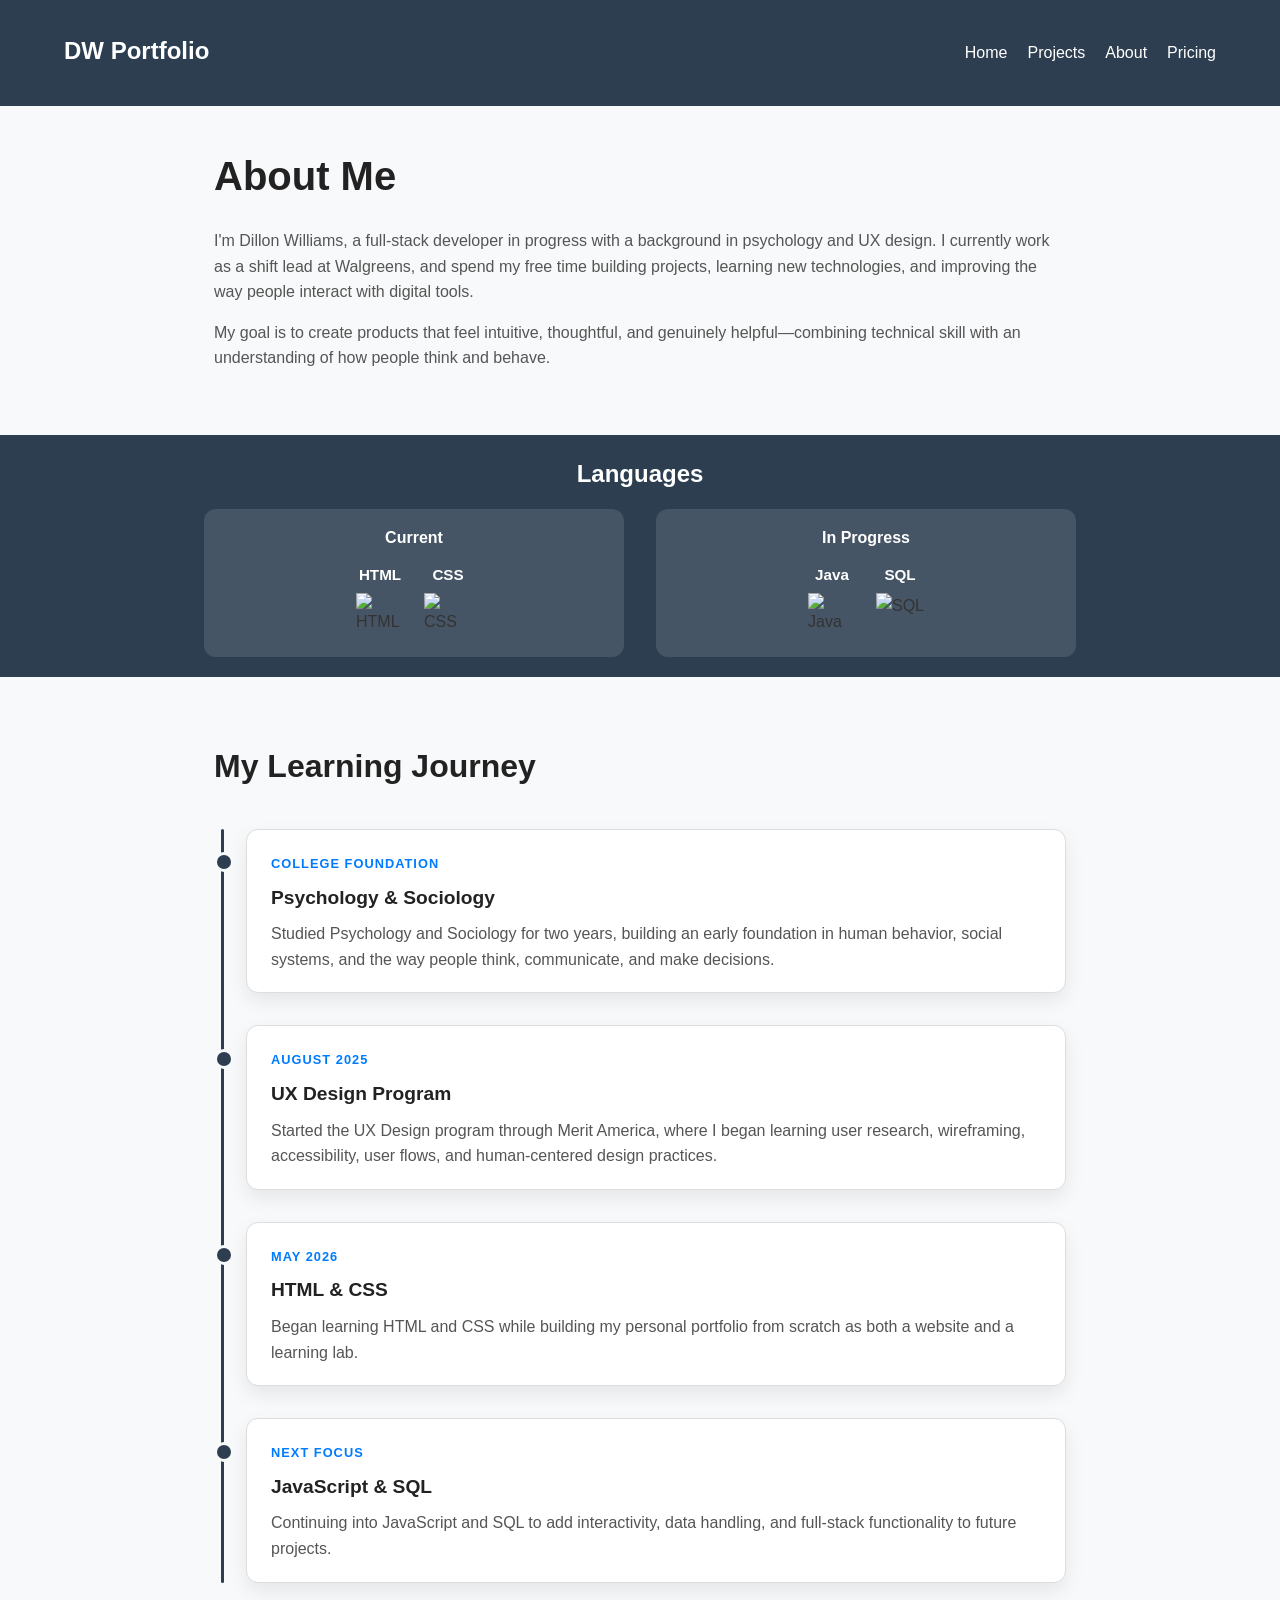
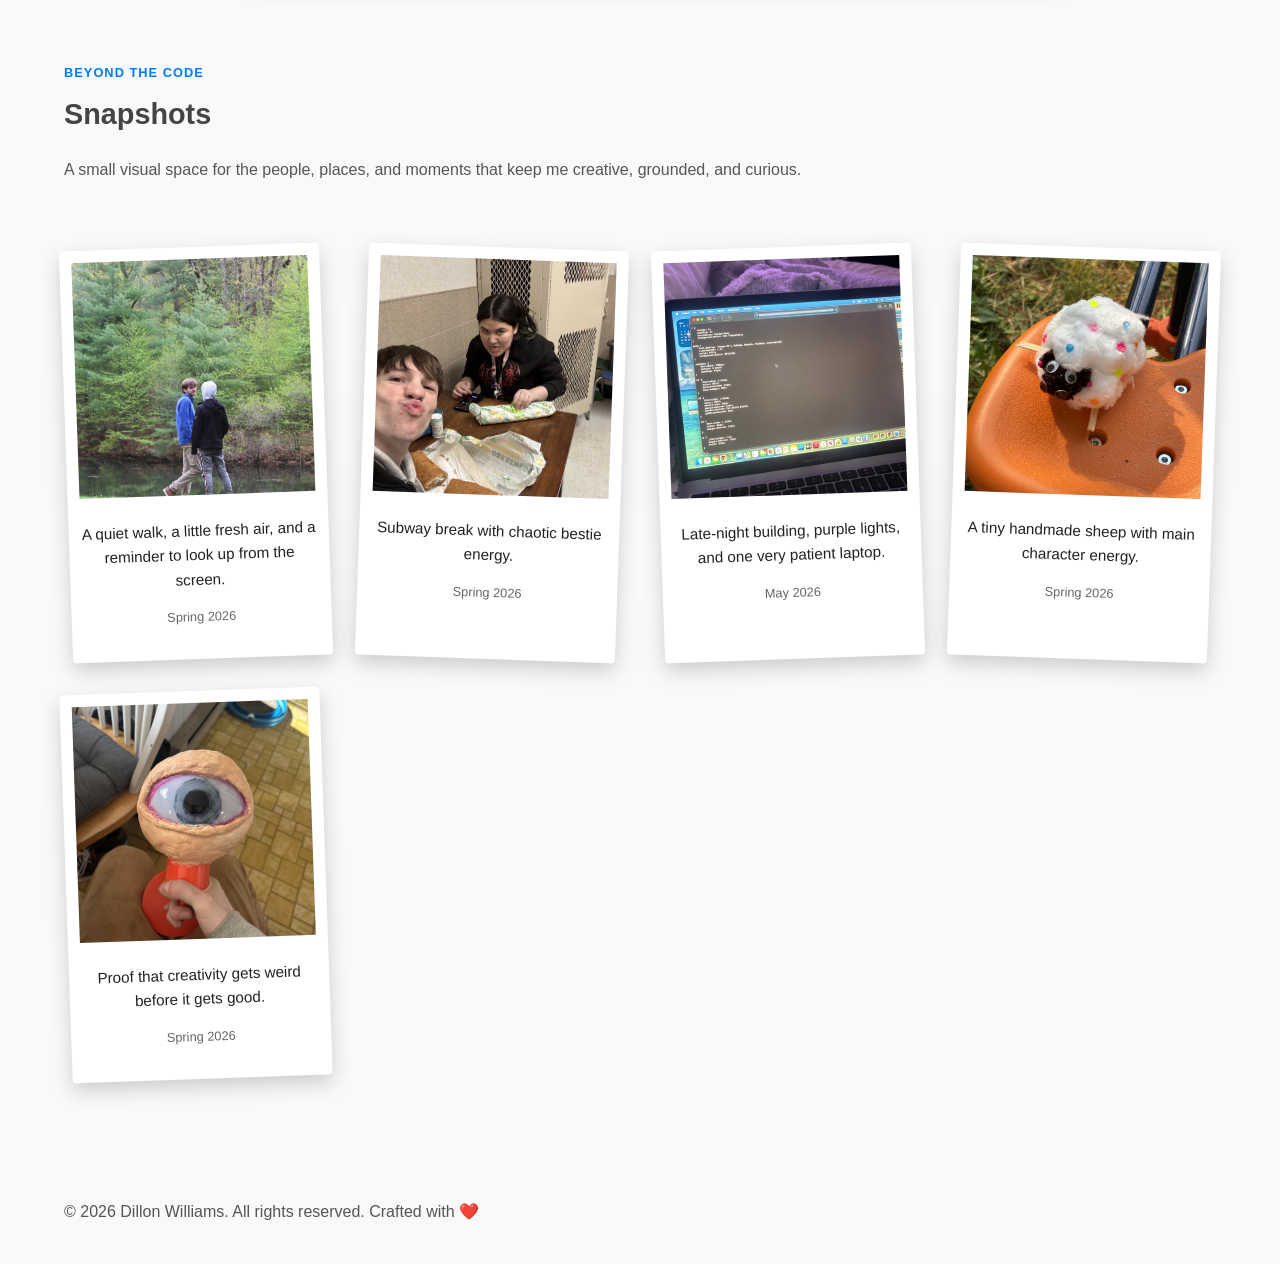
==== commit 69d9cb67: "Add Prompt-it project screenshots" ====
--- a/about.html
+++ b/about.html
@@ -9,7 +9,9 @@
 <body>
    <nav class="nav">
     <h1 class="nav-title">DW Portfolio</h1>
-
+    <button class="mobile-menu-toggle" aria-label="Open navigation menu" aria-expanded="false">
+        ☰
+    </button>
     <ul class="nav-links">
         <li><a href="index.html">Home</a></li>
 
@@ -115,28 +117,77 @@
         <p class="eyebrow">Beyond the Code</p>
         <h2>Snapshots</h2>
         <p>
-            A small visual space for the people, places, and moments that shape who I am outside of development.
+            A small visual space for the people, places, and moments that keep me creative, grounded, and curious.
         </p>
     </div>
 
     <div class="photo-gallery">
+
         <div class="photo-card">
             <img 
                 class="photo"
-                src="https://picsum.photos/400/300" 
-                alt="Photo 1"
+                src="assets/images/snapshots/snapshot.jpg" 
+                alt="A personal photo outdoors near a wooded pond"
             >
+            <p class="photo-description">
+                A quiet walk, a little fresh air, and a reminder to look up from the screen.
+            </p>
+            <time class="photo-date" datetime="2026-04">Spring 2026</time>
+        </div>
 
+        <div class="photo-card">
+            <img 
+                class="photo"
+                src="assets/images/snapshots/snapshot-2.jpg" 
+                alt="A playful lunch snapshot with a friend"
+            >
             <p class="photo-description">
-                Exploring new places and cultures.
+                Subway break with chaotic bestie energy.
             </p>
+            <time class="photo-date" datetime="2026-04">Spring 2026</time>
+        </div>
 
-            <time class="photo-date" datetime="2024-05-01">May 2024</time>
+        <div class="photo-card">
+            <img 
+                class="photo"
+                src="assets/images/snapshots/snapshot-3.jpg" 
+                alt="A laptop showing early portfolio code"
+            >
+            <p class="photo-description">
+                Late-night building, purple lights, and one very patient laptop.
+            </p>
+            <time class="photo-date" datetime="2026-05">May 2026</time>
         </div>
+
+        <div class="photo-card">
+            <img 
+                class="photo"
+                src="assets/images/snapshots/snapshot-4.jpg" 
+                alt="A small handmade sheep craft outside"
+            >
+            <p class="photo-description">
+                A tiny handmade sheep with main character energy.
+            </p>
+            <time class="photo-date" datetime="2026-04">Spring 2026</time>
+        </div>
+
+        <div class="photo-card">
+            <img 
+                class="photo"
+                src="assets/images/snapshots/snapshot-5.jpg" 
+                alt="A handmade eyeball craft in progress"
+            >
+            <p class="photo-description">
+                Proof that creativity gets weird before it gets good.
+            </p>
+            <time class="photo-date" datetime="2026-04">Spring 2026</time>
+        </div>
+
     </div>
 </section>
 <footer>
     <p>&copy; 2026 Dillon Williams. All rights reserved. Crafted with ❤️</p>
 </footer>
+<script src="static/script.js"></script>
 </body>
 </html>
--- a/static/style.css
+++ b/static/style.css
@@ -2098,4 +2098,816 @@
     gap: 2rem;
     padding: 2rem 0;
     justify-items: center;
+}
+
+.hidden-field {
+    display: none;
+}
+
+/* ================================
+   THANK YOU PAGE
+================================ */
+
+.thank-you-page {
+    max-width: 1200px;
+    margin: 9rem auto 4rem auto;
+    padding: 0 1.5rem;
+}
+
+.thank-you-card {
+    max-width: 850px;
+    margin: 0 auto;
+    padding: 3rem 2rem;
+
+    background-color: #ffffff;
+    border: 1px solid #ddd;
+    border-left: 6px solid #007bff;
+    border-radius: 18px;
+    box-shadow: 0 10px 28px rgba(0, 0, 0, 0.08);
+    text-align: center;
+}
+
+.thank-you-card h1 {
+    margin-bottom: 1rem;
+    font-size: clamp(2.5rem, 6vw, 4rem);
+    line-height: 1.05;
+}
+
+.thank-you-card p {
+    max-width: 650px;
+    margin-left: auto;
+    margin-right: auto;
+}
+
+.thank-you-actions {
+    display: flex;
+    justify-content: center;
+    align-items: center;
+    gap: 1rem;
+    flex-wrap: wrap;
+    margin-top: 2rem;
+}
+
+/* Mobile thank-you page */
+@media (max-width: 650px) {
+    .thank-you-page {
+        margin-top: 8rem;
+        padding: 0 1rem;
+    }
+
+    .thank-you-card {
+        padding: 2rem 1.5rem;
+    }
+
+    .thank-you-actions {
+        flex-direction: column;
+    }
+}
+
+/* ================================
+   MOBILE RESPONSIVE OVERRIDES
+   Paste this at the very bottom of style.css
+================================ */
+
+/* Tablet and smaller screens */
+@media (max-width: 900px) {
+
+    /* ---------- General page spacing ---------- */
+
+    .home-page,
+    .about-me,
+    .projects-page,
+    .pricing-page,
+    .case-study-page,
+    .thank-you-page {
+        margin-top: 8.5rem;
+        padding-left: 1.25rem;
+        padding-right: 1.25rem;
+    }
+
+    .section-header {
+        max-width: 100%;
+    }
+
+    h1 {
+        line-height: 1.1;
+    }
+
+    h2 {
+        line-height: 1.2;
+    }
+
+    p {
+        line-height: 1.65;
+    }
+
+
+    /* ---------- Navigation ---------- */
+
+    .nav {
+        padding: 1rem 1.25rem;
+        align-items: flex-start;
+        gap: 1rem;
+    }
+
+    .nav-title {
+        font-size: 1.2rem;
+    }
+
+    .nav-links {
+        gap: 1rem;
+        flex-wrap: wrap;
+        justify-content: flex-end;
+    }
+
+    .dropdown-menu {
+        left: 50%;
+        min-width: 180px;
+    }
+
+
+    /* ---------- Homepage ---------- */
+
+    .home-hero,
+    .home-featured-card,
+    .commit-card-grid {
+        grid-template-columns: 1fr;
+    }
+
+    .home-hero {
+        gap: 2rem;
+        margin-bottom: 4rem;
+    }
+
+    .home-hero h1 {
+        font-size: clamp(2.4rem, 8vw, 4rem);
+    }
+
+    .home-hero-card,
+    .home-featured-content,
+    .commit-card,
+    .home-services-cta,
+    .home-contact {
+        padding: 1.5rem;
+    }
+
+    .home-value-grid {
+        grid-template-columns: repeat(2, 1fr);
+    }
+
+    .home-services-cta {
+        flex-direction: column;
+        align-items: flex-start;
+    }
+
+    .home-featured-image img {
+        min-height: 280px;
+    }
+
+
+    /* ---------- About page ---------- */
+
+    .languages-banner {
+        flex-direction: column;
+        gap: 1rem;
+    }
+
+    .language-column {
+        max-width: 100%;
+    }
+
+    .current,
+    .in-progress {
+        flex-wrap: wrap;
+    }
+
+    .timeline {
+        padding-left: 1.5rem;
+    }
+
+    .timeline-item {
+        padding: 1.25rem;
+    }
+
+    .snapshots-section {
+        padding-left: 1.25rem;
+        padding-right: 1.25rem;
+    }
+
+    .photo-gallery {
+        grid-template-columns: repeat(2, 1fr);
+    }
+
+
+    /* ---------- Projects page ---------- */
+
+    .process-grid,
+    .project-card-grid,
+    .coming-next-grid {
+        grid-template-columns: repeat(2, 1fr);
+    }
+
+    .featured-project-card {
+        grid-template-columns: 1fr;
+    }
+
+    .featured-project-image img {
+        min-height: 280px;
+    }
+
+
+    /* ---------- Prompt-it case study ---------- */
+
+    .project-overview-grid,
+    .case-study-card-grid,
+    .lesson-grid,
+    .tech-stack-grid,
+    .priority-list {
+        grid-template-columns: repeat(2, 1fr);
+    }
+
+    .decision-grid {
+        grid-template-columns: 1fr;
+    }
+
+    .case-study-image {
+        max-height: 420px;
+    }
+
+
+    /* ---------- Pricing page ---------- */
+
+    .value-grid,
+    .pricing-grid,
+    .add-ons-grid,
+    .service-process-grid {
+        grid-template-columns: repeat(2, 1fr);
+    }
+
+    .featured-pricing-card {
+        transform: none;
+    }
+
+    .payment-split,
+    .form-grid {
+        grid-template-columns: 1fr;
+    }
+}
+
+
+/* Phone screens */
+@media (max-width: 650px) {
+
+    /* ---------- General ---------- */
+
+    body {
+        overflow-x: hidden;
+    }
+
+    .home-page,
+    .about-me,
+    .projects-page,
+    .pricing-page,
+    .case-study-page,
+    .thank-you-page {
+        margin-top: 9.5rem;
+        padding-left: 1rem;
+        padding-right: 1rem;
+    }
+
+    section {
+        margin-bottom: 3rem;
+    }
+
+    .section-header {
+        margin-bottom: 1.5rem;
+    }
+
+    .eyebrow {
+        font-size: 0.75rem;
+    }
+
+    h1 {
+        font-size: clamp(2.1rem, 10vw, 3rem);
+    }
+
+    h2 {
+        font-size: 1.6rem;
+    }
+
+    h3 {
+        font-size: 1.15rem;
+    }
+
+
+    /* ---------- Navigation ---------- */
+
+    .nav {
+        flex-direction: column;
+        align-items: flex-start;
+        padding: 1rem;
+    }
+
+    .nav-title {
+        margin-bottom: 0.25rem;
+    }
+
+    .nav-links {
+        width: 100%;
+        display: flex;
+        flex-wrap: wrap;
+        justify-content: flex-start;
+        gap: 0.75rem 1rem;
+    }
+
+    .nav-links a {
+        font-size: 0.95rem;
+    }
+
+    .dropdown-menu {
+        left: 0;
+        transform: translateY(8px);
+        min-width: 190px;
+    }
+
+    .nav-dropdown:hover .dropdown-menu,
+    .nav-dropdown:focus-within .dropdown-menu {
+        transform: translateY(0);
+    }
+
+
+    /* ---------- Buttons / links ---------- */
+
+    .project-card-link,
+    .quote-submit-btn {
+        width: 100%;
+        text-align: center;
+    }
+
+    .home-hero-actions,
+    .thank-you-actions {
+        flex-direction: column;
+        align-items: stretch;
+    }
+
+    .secondary-link {
+        text-align: center;
+    }
+
+
+    /* ---------- Homepage ---------- */
+
+    .home-hero {
+        margin-bottom: 3.5rem;
+    }
+
+    .home-hero h1 {
+        font-size: clamp(2.3rem, 12vw, 3.25rem);
+    }
+
+    .home-hero-intro {
+        font-size: 1rem;
+    }
+
+    .home-value-grid,
+    .commit-card-grid {
+        grid-template-columns: 1fr;
+    }
+
+    .home-hero-card,
+    .home-value-card,
+    .home-featured-content,
+    .commit-card,
+    .home-services-cta,
+    .home-contact {
+        padding: 1.35rem;
+    }
+
+    .home-featured-image img {
+        min-height: 230px;
+    }
+
+
+    /* ---------- About page ---------- */
+
+    .about-me {
+        padding-left: 1rem;
+        padding-right: 1rem;
+    }
+
+    .languages {
+        padding: 1.25rem 1rem;
+    }
+
+    .languages h2 {
+        font-size: 1.35rem;
+    }
+
+    .current,
+    .in-progress {
+        gap: 1rem;
+    }
+
+    .languages li img {
+        width: 42px;
+        height: 42px;
+    }
+
+    .timeline {
+        gap: 1.5rem;
+        padding-left: 1.25rem;
+    }
+
+    .timeline::before {
+        left: 0.35rem;
+    }
+
+    .timeline-item::before {
+        left: -1.75rem;
+    }
+
+    .photo-gallery {
+        grid-template-columns: 1fr;
+        padding-top: 1rem;
+    }
+
+
+    /* ---------- Projects page ---------- */
+
+    .process-grid,
+    .project-card-grid,
+    .coming-next-grid {
+        grid-template-columns: 1fr;
+    }
+
+    .process-card,
+    .project-card,
+    .coming-card,
+    .featured-project-content {
+        padding: 1.35rem;
+    }
+
+    .featured-project-image img {
+        min-height: 230px;
+    }
+
+    .project-search {
+        max-width: 100%;
+    }
+
+
+    /* ---------- Prompt-it case study ---------- */
+
+    .project-overview-grid,
+    .case-study-card-grid,
+    .lesson-grid,
+    .decision-grid,
+    .tech-stack-grid,
+    .priority-list {
+        grid-template-columns: 1fr;
+    }
+
+    .case-study-tags,
+    .project-tags {
+        gap: 0.45rem;
+    }
+
+    .case-study-tags span,
+    .project-tags span {
+        font-size: 0.75rem;
+    }
+
+    .feature-row {
+        grid-template-columns: 1fr;
+        padding: 1.25rem;
+    }
+
+    .feature-number {
+        width: 38px;
+        height: 38px;
+    }
+
+    .case-timeline {
+        padding-left: 1.25rem;
+    }
+
+    .case-timeline::before {
+        left: 0.35rem;
+    }
+
+    .case-timeline-item::before {
+        left: -1.75rem;
+    }
+
+    .highlight-section,
+    .case-study-closing {
+        padding: 1.5rem;
+    }
+
+    .case-study-image {
+        max-height: 300px;
+    }
+
+
+    /* ---------- Pricing page ---------- */
+
+    .value-grid,
+    .pricing-grid,
+    .add-ons-grid,
+    .service-process-grid,
+    .payment-split,
+    .form-grid {
+        grid-template-columns: 1fr;
+    }
+
+    .pricing-card,
+    .value-card,
+    .add-on-card,
+    .service-step,
+    .payment-card,
+    .quote-form {
+        padding: 1.35rem;
+    }
+
+    .pricing-card h3 {
+        font-size: 1.8rem;
+    }
+
+    .package-list {
+        padding-left: 1.1rem;
+    }
+
+    .form-group input,
+    .form-group select,
+    .form-group textarea {
+        font-size: 1rem;
+    }
+
+
+    /* ---------- Thank you page ---------- */
+
+    .thank-you-card {
+        padding: 2rem 1.35rem;
+    }
+
+
+    /* ---------- Footer ---------- */
+
+    footer {
+        padding: 1.5rem 1rem;
+        text-align: center;
+    }
+}
+
+
+/* Very small screens */
+@media (max-width: 420px) {
+
+    .nav-links {
+        gap: 0.6rem 0.85rem;
+    }
+
+    .nav-links a {
+        font-size: 0.9rem;
+    }
+
+    .home-page,
+    .about-me,
+    .projects-page,
+    .pricing-page,
+    .case-study-page,
+    .thank-you-page {
+        margin-top: 10rem;
+    }
+
+    .home-hero h1 {
+        font-size: 2.25rem;
+    }
+
+    .project-tags span,
+    .case-study-tags span {
+        font-size: 0.72rem;
+    }
+
+    .dropdown-menu {
+        min-width: 175px;
+    }
+}
+
+/* ================================
+   MOBILE-ONLY EXPANDABLE NAV
+================================ */
+
+/* Hidden on desktop */
+.mobile-menu-toggle {
+    display: none;
+}
+
+/* Desktop nav remains normal */
+@media (min-width: 651px) {
+    .nav-links {
+        display: flex;
+    }
+}
+
+/* Mobile nav behavior */
+@media (max-width: 650px) {
+    .nav {
+        display: grid;
+        grid-template-columns: 1fr auto;
+        align-items: center;
+        padding: 1rem;
+    }
+
+    .nav-title {
+        margin: 0;
+    }
+
+    .mobile-menu-toggle {
+        display: inline-flex;
+        align-items: center;
+        justify-content: center;
+
+        width: 44px;
+        height: 44px;
+
+        background-color: transparent;
+        color: #ffffff;
+        border: 1px solid rgba(255, 255, 255, 0.4);
+        border-radius: 8px;
+
+        font-size: 1.5rem;
+        line-height: 1;
+        cursor: pointer;
+    }
+
+    .nav-links {
+        grid-column: 1 / -1;
+
+        display: none;
+        flex-direction: column;
+        gap: 0;
+
+        width: 100%;
+        margin-top: 1rem;
+        padding: 0.75rem;
+
+        background-color: #ffffff;
+        border-radius: 14px;
+        box-shadow: 0 10px 28px rgba(0, 0, 0, 0.18);
+    }
+
+    .nav-links.nav-open {
+        display: flex;
+    }
+
+    .nav-links li {
+        width: 100%;
+    }
+
+    .nav-links > li > a {
+        display: flex;
+        justify-content: space-between;
+        align-items: center;
+
+        width: 100%;
+        padding: 0.9rem 1rem;
+
+        color: #2c3e50;
+        border-radius: 10px;
+
+        font-weight: 700;
+        text-decoration: none;
+    }
+
+    .nav-links > li > a:hover {
+        background-color: #f1f3f5;
+        color: #007bff;
+        text-decoration: none;
+    }
+
+    .nav-dropdown {
+        position: static;
+    }
+
+    .nav-dropdown > a::after {
+        content: "▾";
+        margin-left: auto;
+        transition: transform 0.25s ease;
+    }
+
+    .nav-dropdown.submenu-open > a::after {
+        transform: rotate(180deg);
+    }
+
+    .dropdown-menu {
+        position: static;
+
+        display: none;
+        min-width: 100%;
+        margin: 0.25rem 0 0.5rem 0;
+        padding: 0.35rem;
+
+        background-color: #f8f9fa;
+        border-radius: 10px;
+        box-shadow: none;
+
+        opacity: 1;
+        visibility: visible;
+        transform: none;
+    }
+
+    .nav-dropdown.submenu-open .dropdown-menu {
+        display: block;
+    }
+
+    .nav-dropdown:hover .dropdown-menu {
+        display: none;
+    }
+
+    .nav-dropdown.submenu-open:hover .dropdown-menu {
+        display: block;
+    }
+
+    .nav-links .dropdown-menu a {
+        display: block;
+        padding: 0.75rem 1rem 0.75rem 1.5rem;
+
+        color: #2c3e50;
+        border-radius: 8px;
+        font-weight: 600;
+    }
+
+    .nav-links .dropdown-menu a:hover {
+        background-color: #ffffff;
+        color: #007bff;
+    }
+
+    .home-page,
+    .about-me,
+    .projects-page,
+    .pricing-page,
+    .case-study-page,
+    .thank-you-page {
+        margin-top: 6.5rem;
+    }
+}
+
+/* ================================
+   PROMPT-IT SCREEN GALLERY
+================================ */
+
+.prompt-it-gallery {
+    display: grid;
+    grid-template-columns: repeat(4, 1fr);
+    gap: 1.5rem;
+}
+
+.prompt-it-screen-card {
+    overflow: hidden;
+    background-color: #ffffff;
+    border: 1px solid #ddd;
+    border-radius: 18px;
+    box-shadow: 0 10px 28px rgba(0, 0, 0, 0.08);
+}
+
+.prompt-it-screen-card img {
+    width: 100%;
+    height: 420px;
+    object-fit: cover;
+    object-position: top;
+    display: block;
+    background-color: #f4f4f4;
+}
+
+.screen-card-content {
+    padding: 1.25rem;
+}
+
+.screen-card-content h3 {
+    margin-bottom: 0.5rem;
+}
+
+.screen-card-content p {
+    font-size: 0.95rem;
+}
+
+@media (max-width: 900px) {
+    .prompt-it-gallery {
+        grid-template-columns: repeat(2, 1fr);
+    }
+
+    .prompt-it-screen-card img {
+        height: 380px;
+    }
+}
+
+@media (max-width: 650px) {
+    .prompt-it-gallery {
+        grid-template-columns: 1fr;
+    }
+
+    .prompt-it-screen-card img {
+        height: 460px;
+    }
 }
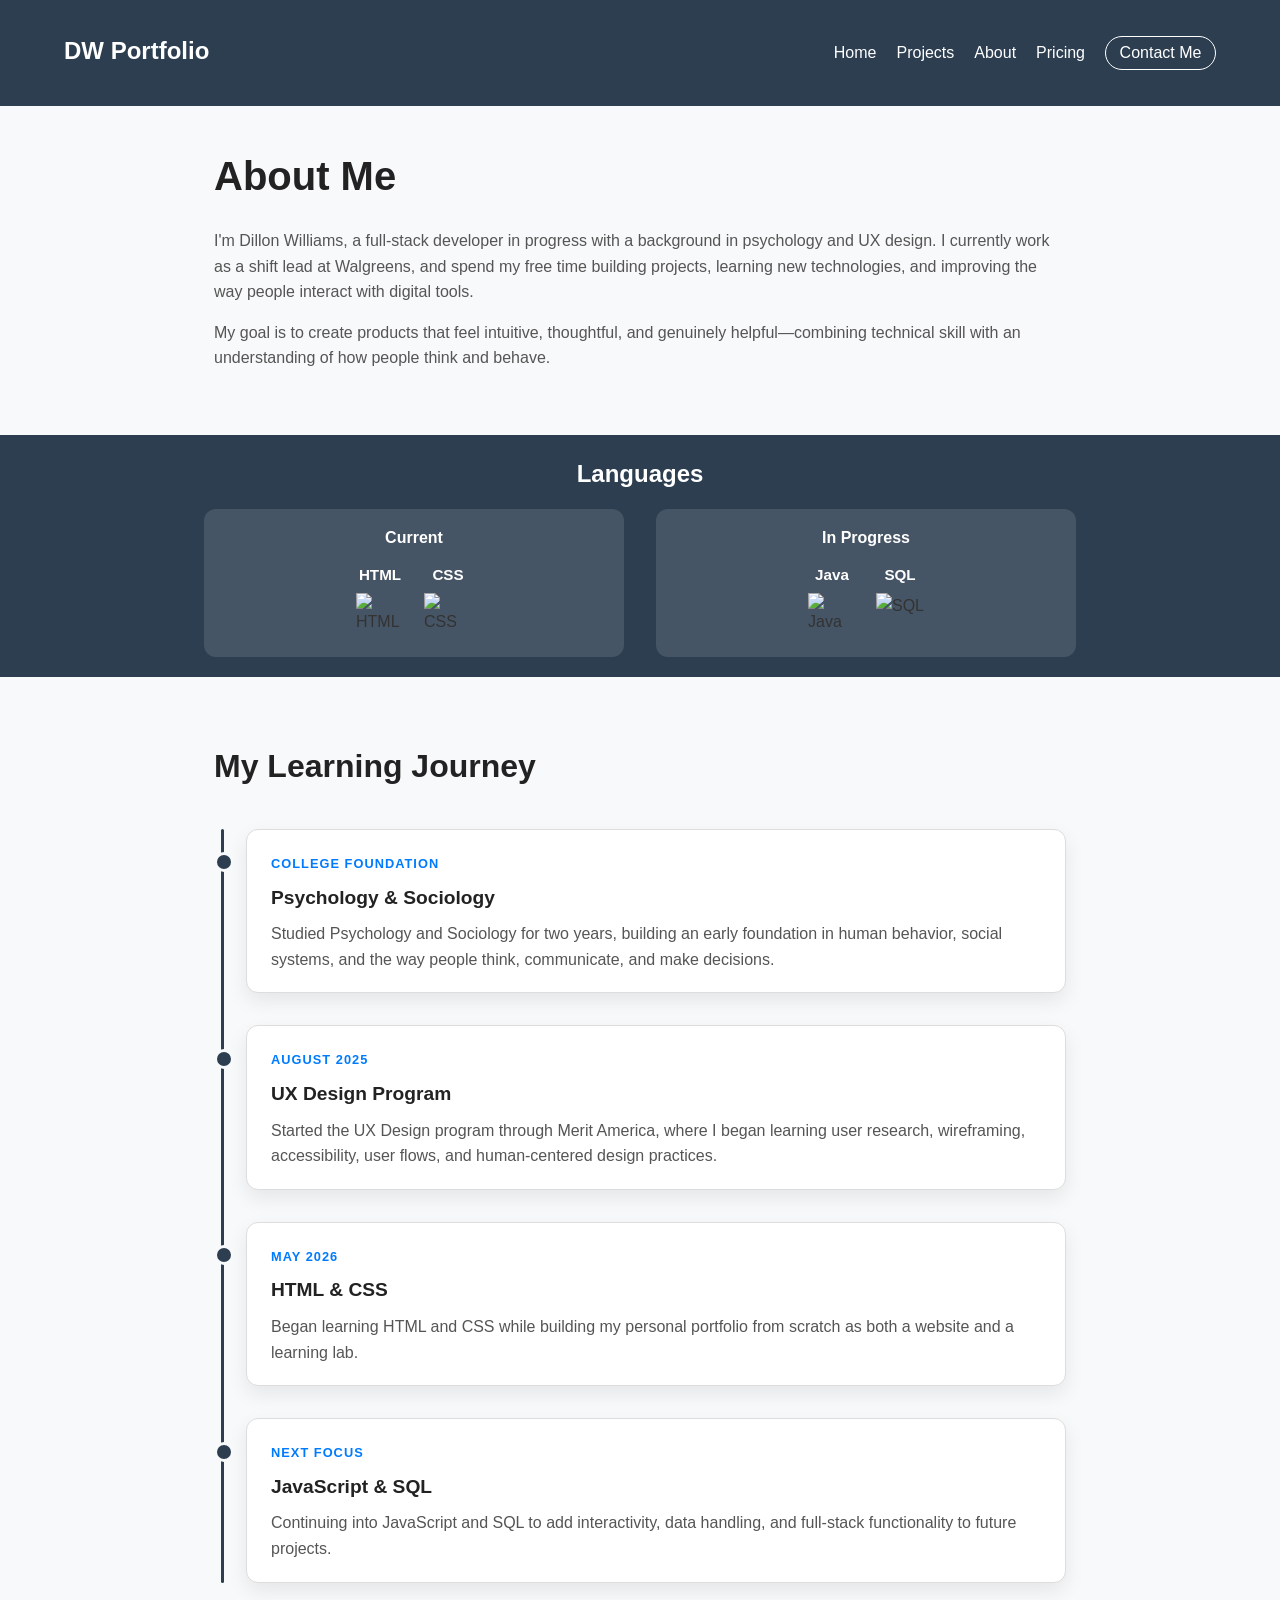
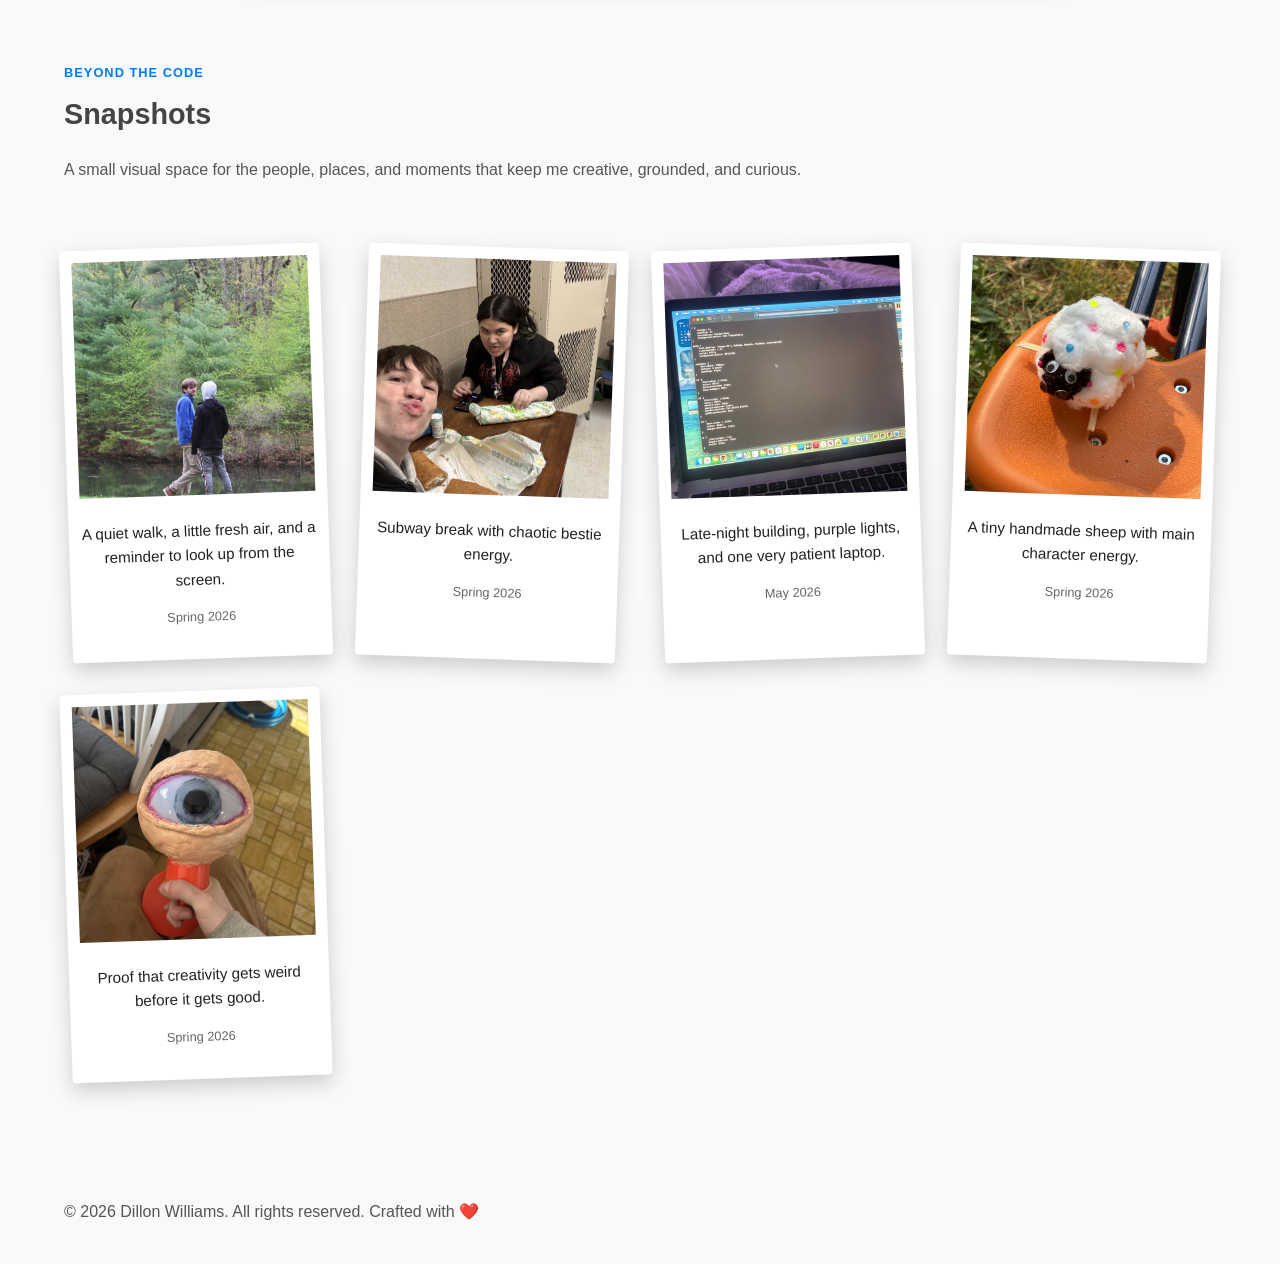
==== commit d30939dc: "Email update" ====
--- a/about.html
+++ b/about.html
@@ -30,8 +30,21 @@
                 </li>
             </ul>
         </li>
-
-        <li><a href="pricing.html">Pricing</a></li>
+        <li>
+            <a href="pricing.html"
+            >
+            Pricing
+            </a>
+        </li>
+        <li>
+            <a class="nav-contact"
+                href="mailto:hello@dillonbuilds.dev"
+                target="_blank"
+                rel="noopener noreferrer"
+            >
+                Contact Me
+            </a>
+        </li>
     </ul>
 </nav>
     <main class="about-me">
--- a/static/style.css
+++ b/static/style.css
@@ -2910,4 +2910,39 @@
     .prompt-it-screen-card img {
         height: 460px;
     }
+}
+
+/* ================================
+   PROMPT-IT PAGE IMAGE FIX
+================================ */
+
+.prompt-it-screen-card img,
+.case-study-page img.case-study-image {
+    width: 100%;
+    height: auto;
+    max-height: 720px;
+    object-fit: contain;
+    object-position: center;
+    display: block;
+    background-color: #f8f9fa;
+}
+
+@media (max-width: 650px) {
+    .prompt-it-screen-card img,
+    .case-study-page img.case-study-image {
+        height: 520px;
+        object-fit: contain;
+    }
+}
+
+.nav-contact {
+    padding: 0.45rem 0.85rem;
+    border: 1px solid #ffffff;
+    border-radius: 999px; 
+}
+
+.nav-contact:hover {
+    background-color: #ffffff;
+    color: #2c3e50;
+    text-decoration: none;
 }
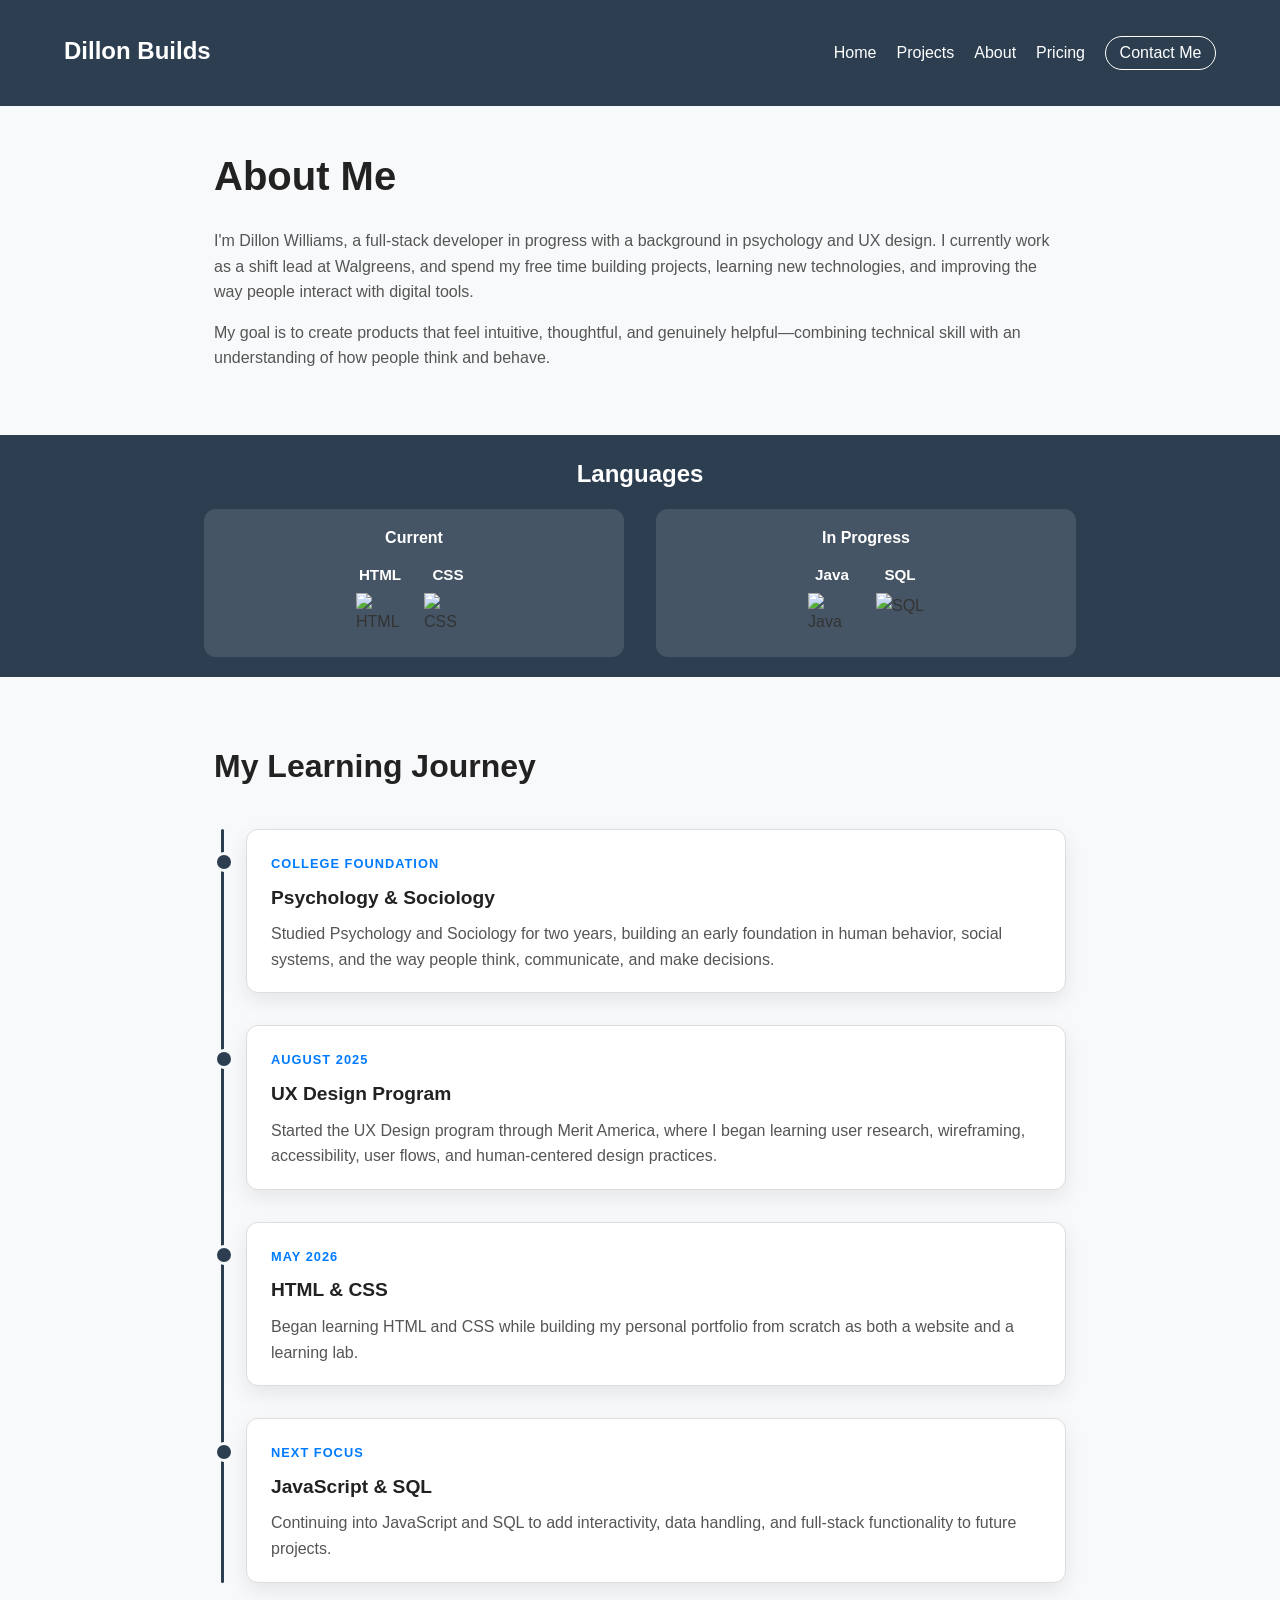
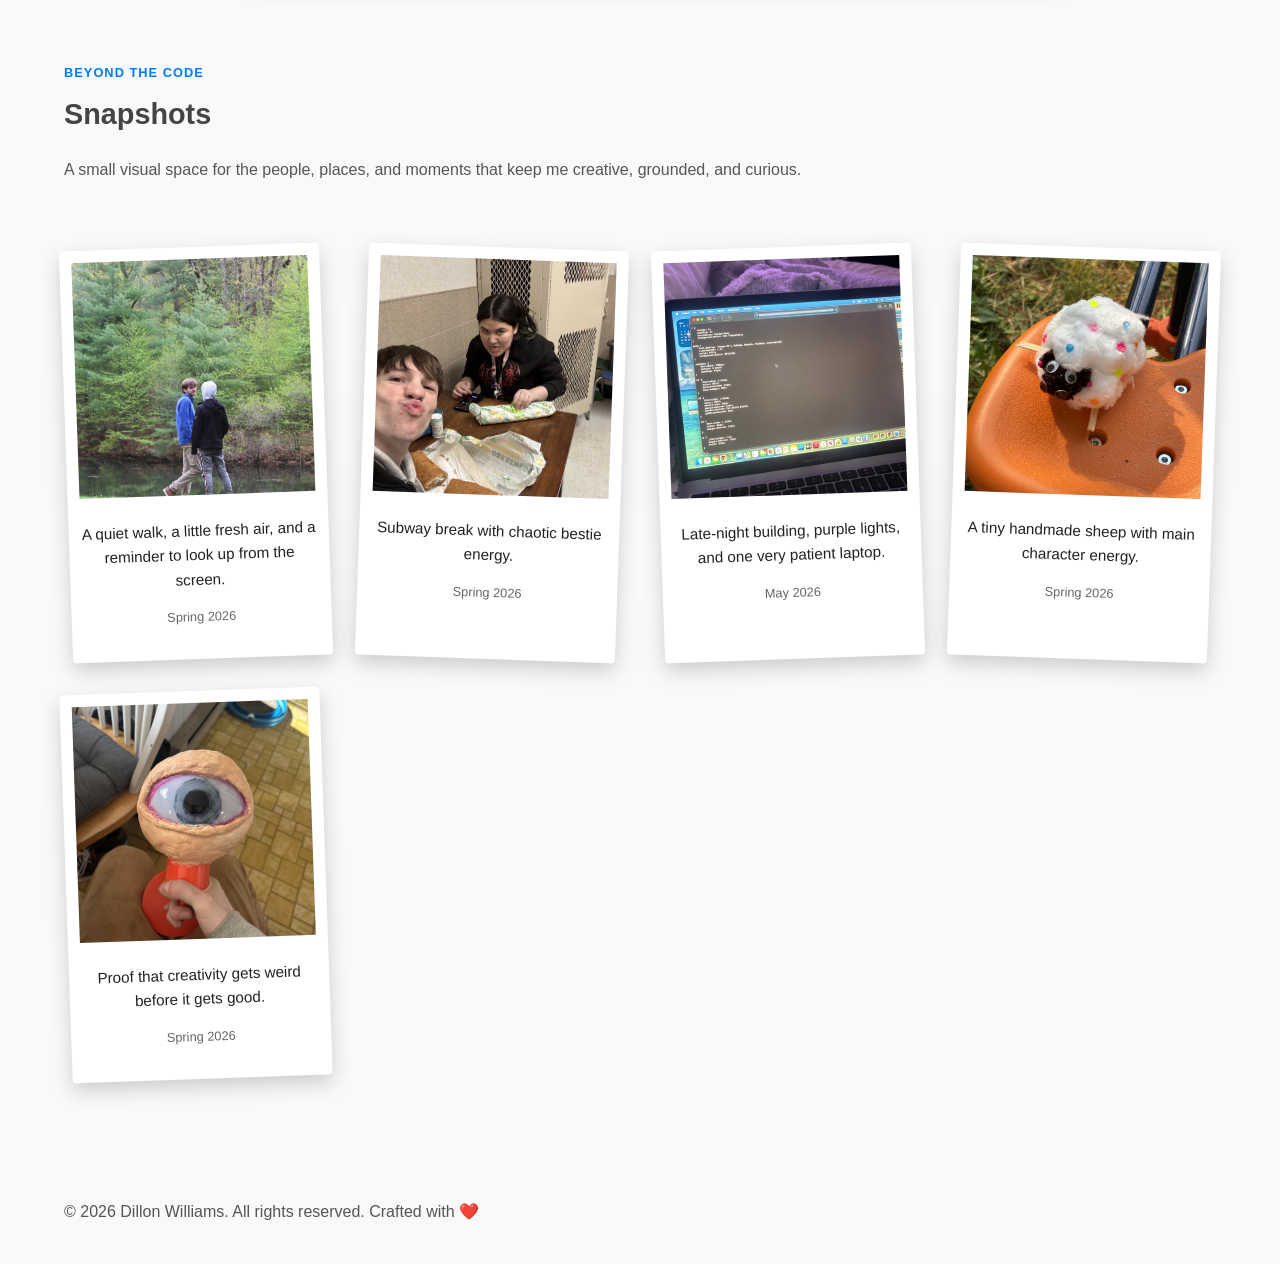
==== commit 1e145968: "Title change and making it interactive" ====
--- a/about.html
+++ b/about.html
@@ -8,7 +8,9 @@
 </head>
 <body>
    <nav class="nav">
-    <h1 class="nav-title">DW Portfolio</h1>
+    <h1 class="nav-title">
+        <a href="index.html">Dillon Builds</a>
+    </h1>
     <button class="mobile-menu-toggle" aria-label="Open navigation menu" aria-expanded="false">
         ☰
     </button>
--- a/static/style.css
+++ b/static/style.css
@@ -87,6 +87,15 @@
     font-weight: bold;
     padding-top: 1rem;
 }
+
+.nav-title a {
+    color: #ffffff;
+    text-decoration: none;
+}
+
+.nav-title a:hover {
+    color: #9ed0fd;
+}
 .nav-links {
     display: flex;
     list-style: none;   
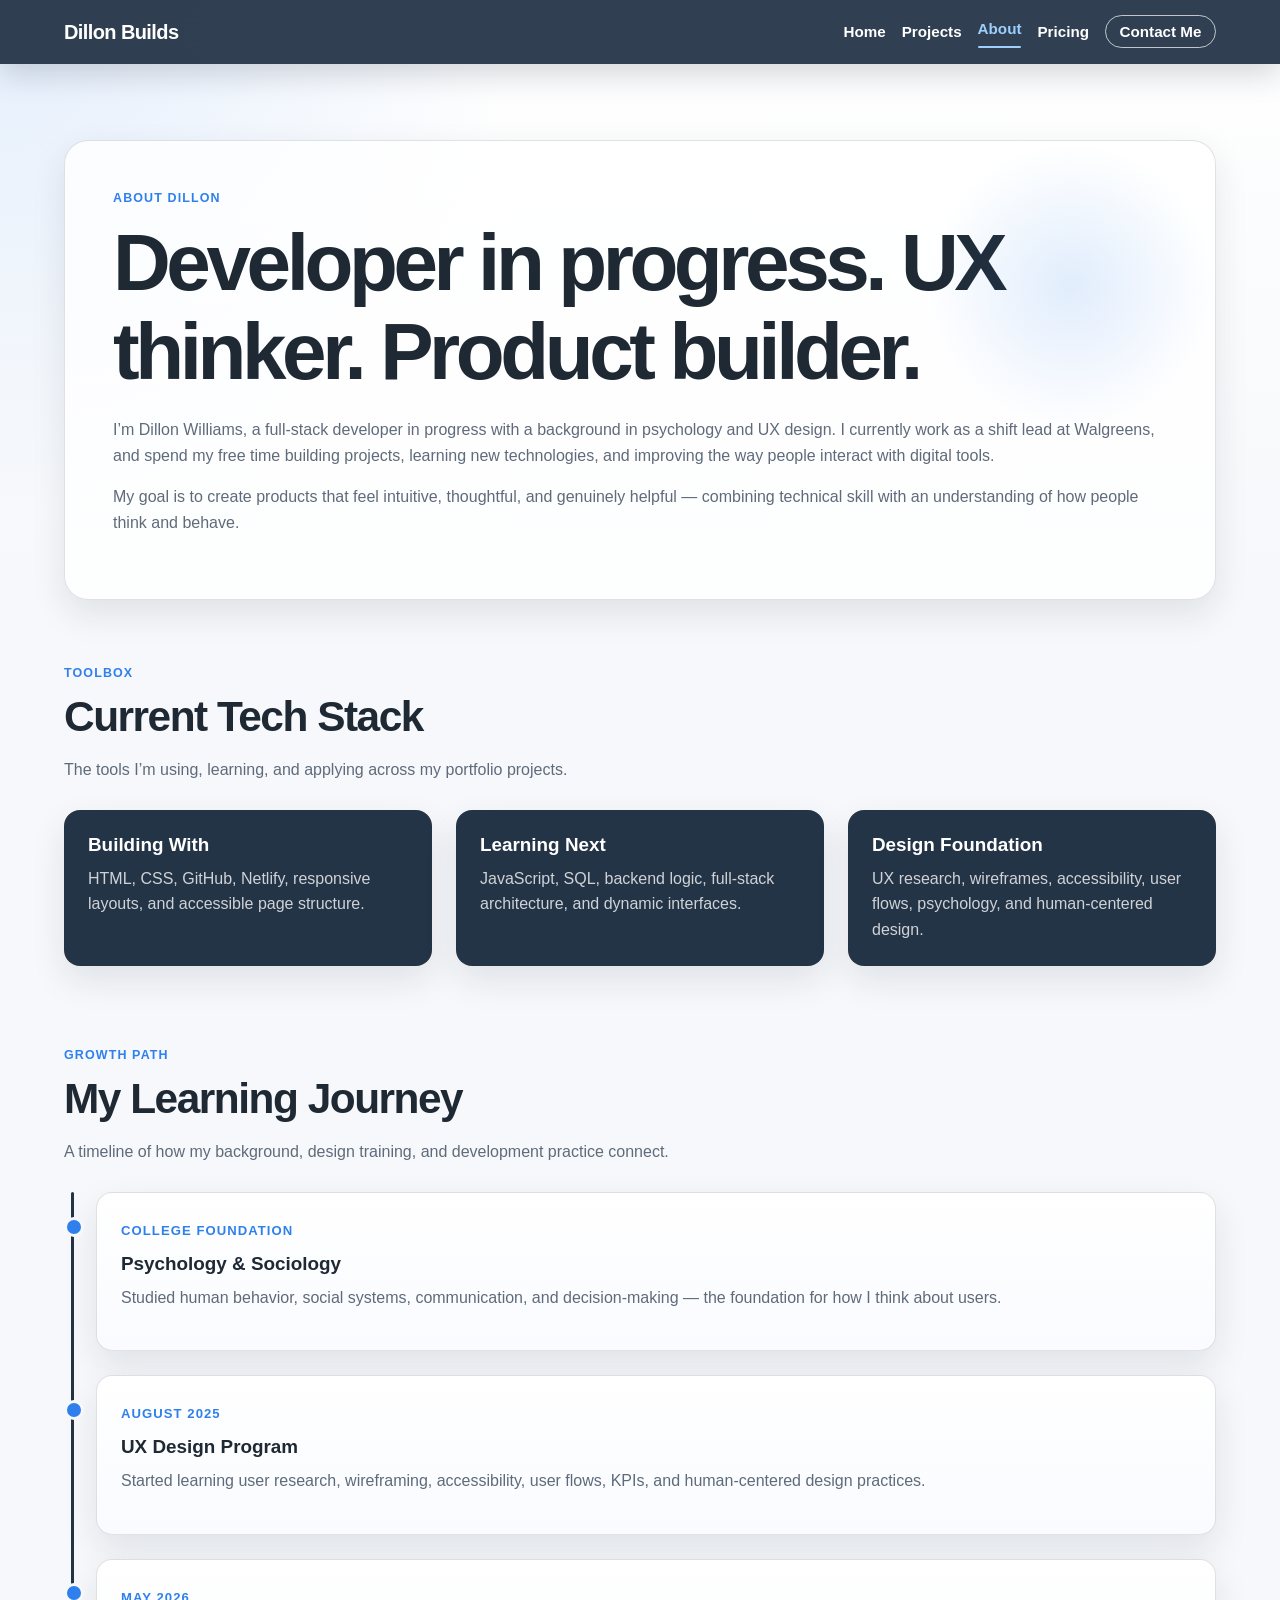
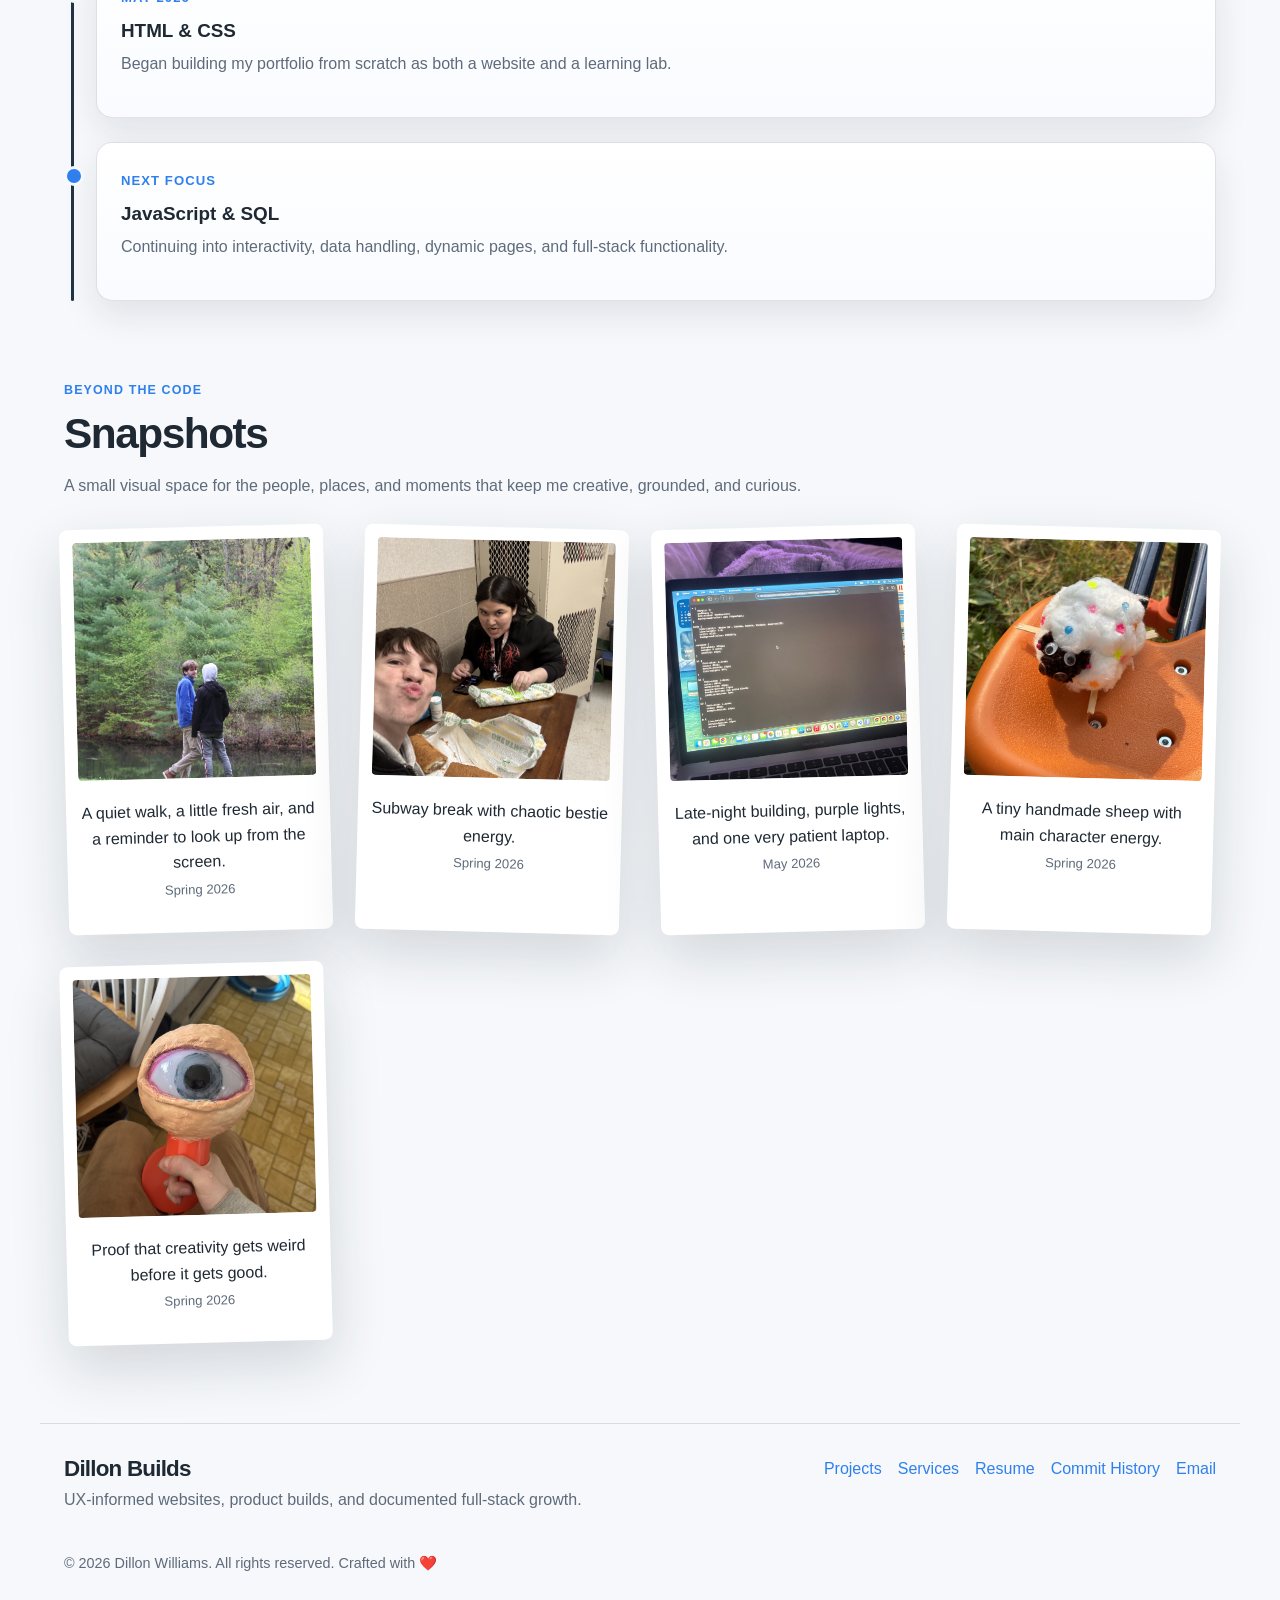
==== commit f5194f82: "Enhance portfolio polish and Prompt-it case study" ====
--- a/about.html
+++ b/about.html
@@ -3,206 +3,85 @@
 <head>
     <meta charset="UTF-8">
     <meta name="viewport" content="width=device-width, initial-scale=1.0">
-    <title>About Me</title>
+    <meta name="description" content="Learn about Dillon Williams, a UX-informed full-stack developer in progress combining psychology, design, and hands-on software development.">
+    <title>About | Dillon Builds</title>
     <link href="static/style.css" rel="stylesheet">
 </head>
 <body>
-   <nav class="nav">
-    <h1 class="nav-title">
-        <a href="index.html">Dillon Builds</a>
-    </h1>
-    <button class="mobile-menu-toggle" aria-label="Open navigation menu" aria-expanded="false">
-        ☰
-    </button>
-    <ul class="nav-links">
+<nav class="nav">
+    <h1 class="nav-title"><a href="index.html">Dillon Builds</a></h1>
+    <button class="mobile-menu-toggle" aria-label="Open navigation menu" aria-expanded="false" aria-controls="site-navigation">☰</button>
+    <ul class="nav-links" id="site-navigation">
         <li><a href="index.html">Home</a></li>
-
         <li><a href="projects.html">Projects</a></li>
-
         <li class="nav-dropdown">
-            <a href="about.html">About</a>
-
+            <a href="about.html" class="active-page" aria-current="page">About</a>
             <ul class="dropdown-menu">
                 <li><a href="about.html">About Me</a></li>
                 <li><a href="about.html#learning-journey">Learning Journey</a></li>
-                <li>
-                    <a href="assets/resume.pdf" target="_blank" rel="noopener noreferrer">
-                        Resume PDF
-                    </a>
-                </li>
+                <li><a href="assets/resume.pdf" target="_blank" rel="noopener noreferrer">Resume PDF</a></li>
             </ul>
         </li>
-        <li>
-            <a href="pricing.html"
-            >
-            Pricing
-            </a>
-        </li>
-        <li>
-            <a class="nav-contact"
-                href="mailto:hello@dillonbuilds.dev"
-                target="_blank"
-                rel="noopener noreferrer"
-            >
-                Contact Me
-            </a>
-        </li>
+        <li><a href="pricing.html">Pricing</a></li>
+        <li><a class="nav-contact" href="mailto:hello@dillonbuilds.dev">Contact Me</a></li>
     </ul>
 </nav>
-    <main class="about-me">
-        <h1>About Me</h1>
-        <p>I'm Dillon Williams, a full-stack developer in progress with a background in psychology and UX design. 
-        I currently work as a shift lead at Walgreens, and spend my free time building projects, learning new technologies, 
-        and improving the way people interact with digital tools.
-        </p>
-        <p>My goal is to create products that feel intuitive, thoughtful, and genuinely helpful—combining technical skill 
-        with an understanding of how people think and behave.
-        </p>
-    </main>
-    <section class="languages">
-        <h2>Languages</h2>
-        <div class="languages-banner">
-            <div class="language-column">
-                <h3>Current</h3>
-                <ul class="current">
-                    <li>
-                        <h2>HTML</h2>
-                        <img src="https://cdn.jsdelivr.net/gh/devicons/devicon/icons/html5/html5-original.svg" alt="HTML">
-                    </li>
-                    <li>
-                        <h2>CSS</h2>
-                        <img src="https://cdn.jsdelivr.net/gh/devicons/devicon/icons/css3/css3-original.svg" alt="CSS">
-                    </li>
-                </ul>
-            </div>
-            <div class="language-column">
-                <h3>In Progress</h3>
-                <ul class="in-progress">
-                    <li>
-                        <h2>Java</h2>
-                        <img src="https://cdn.jsdelivr.net/gh/devicons/devicon/icons/java/java-original.svg" alt="Java">
-                    </li>
-                    <li>
-                        <h2>SQL</h2>
-                        <img src="https://cdn.jsdelivr.net/gh/devicons/devicon/icons/sqlite/sqlite-plain.svg" alt="SQL">
-                    </li>
-                </ul>
-            </div>
+<main class="about-page">
+    <section class="about-me hero-panel">
+        <p class="eyebrow">About Dillon</p>
+        <h1>Developer in progress. UX thinker. Product builder.</h1>
+        <p>I’m Dillon Williams, a full-stack developer in progress with a background in psychology and UX design. I currently work as a shift lead at Walgreens, and spend my free time building projects, learning new technologies, and improving the way people interact with digital tools.</p>
+        <p>My goal is to create products that feel intuitive, thoughtful, and genuinely helpful — combining technical skill with an understanding of how people think and behave.</p>
+    </section>
+
+    <section class="tech-stack-section">
+        <div class="section-header">
+            <p class="eyebrow">Toolbox</p>
+            <h2>Current Tech Stack</h2>
+            <p>The tools I’m using, learning, and applying across my portfolio projects.</p>
+        </div>
+        <div class="tech-stack-columns">
+            <article><h3>Building With</h3><p>HTML, CSS, GitHub, Netlify, responsive layouts, and accessible page structure.</p></article>
+            <article><h3>Learning Next</h3><p>JavaScript, SQL, backend logic, full-stack architecture, and dynamic interfaces.</p></article>
+            <article><h3>Design Foundation</h3><p>UX research, wireframes, accessibility, user flows, psychology, and human-centered design.</p></article>
         </div>
     </section>
+
     <section class="learning-journey" id="learning-journey">
-    <h2>My Learning Journey</h2>
-    <div class="timeline">
-        <article class="timeline-item">
-            <span class="timeline-date">College Foundation</span>
-            <h4>Psychology & Sociology</h4>
-            <p>
-                Studied Psychology and Sociology for two years, building an early foundation in human behavior,
-                social systems, and the way people think, communicate, and make decisions.
-            </p>
-        </article>
-        <article class="timeline-item">
-            <span class="timeline-date">August 2025</span>
-            <h4>UX Design Program</h4>
-            <p>
-                Started the UX Design program through Merit America, where I began learning user research,
-                wireframing, accessibility, user flows, and human-centered design practices.
-            </p>
-        </article>
-        <article class="timeline-item">
-            <span class="timeline-date">May 2026</span>
-            <h4>HTML & CSS</h4>
-            <p>
-                Began learning HTML and CSS while building my personal portfolio from scratch as both a website
-                and a learning lab.
-            </p>
-        </article>
-        <article class="timeline-item">
-            <span class="timeline-date">Next Focus</span>
-            <h4>JavaScript & SQL</h4>
-            <p>
-                Continuing into JavaScript and SQL to add interactivity, data handling, and full-stack functionality
-                to future projects.
-            </p>
-        </article>
+        <div class="section-header"><p class="eyebrow">Growth Path</p><h2>My Learning Journey</h2><p>A timeline of how my background, design training, and development practice connect.</p></div>
+        <div class="timeline">
+            <article class="timeline-item"><span class="timeline-date">College Foundation</span><h3>Psychology & Sociology</h3><p>Studied human behavior, social systems, communication, and decision-making — the foundation for how I think about users.</p></article>
+            <article class="timeline-item"><span class="timeline-date">August 2025</span><h3>UX Design Program</h3><p>Started learning user research, wireframing, accessibility, user flows, KPIs, and human-centered design practices.</p></article>
+            <article class="timeline-item"><span class="timeline-date">May 2026</span><h3>HTML & CSS</h3><p>Began building my portfolio from scratch as both a website and a learning lab.</p></article>
+            <article class="timeline-item"><span class="timeline-date">Next Focus</span><h3>JavaScript & SQL</h3><p>Continuing into interactivity, data handling, dynamic pages, and full-stack functionality.</p></article>
+        </div>
+    </section>
+
+    <section class="snapshots-section">
+        <div class="section-header"><p class="eyebrow">Beyond the Code</p><h2>Snapshots</h2><p>A small visual space for the people, places, and moments that keep me creative, grounded, and curious.</p></div>
+        <div class="photo-gallery">
+            <article class="photo-card"><img class="photo" src="assets/images/snapshots/snapshot.jpg" alt="A personal photo outdoors near a wooded pond" loading="lazy"><p class="photo-description">A quiet walk, a little fresh air, and a reminder to look up from the screen.</p><time class="photo-date" datetime="2026-04">Spring 2026</time></article>
+            <article class="photo-card"><img class="photo" src="assets/images/snapshots/snapshot-2.jpg" alt="A playful lunch snapshot with a friend" loading="lazy"><p class="photo-description">Subway break with chaotic bestie energy.</p><time class="photo-date" datetime="2026-04">Spring 2026</time></article>
+            <article class="photo-card"><img class="photo" src="assets/images/snapshots/snapshot-3.jpg" alt="A laptop showing early portfolio code" loading="lazy"><p class="photo-description">Late-night building, purple lights, and one very patient laptop.</p><time class="photo-date" datetime="2026-05">May 2026</time></article>
+            <article class="photo-card"><img class="photo" src="assets/images/snapshots/snapshot-4.jpg" alt="A small handmade sheep craft outside" loading="lazy"><p class="photo-description">A tiny handmade sheep with main character energy.</p><time class="photo-date" datetime="2026-04">Spring 2026</time></article>
+            <article class="photo-card"><img class="photo" src="assets/images/snapshots/snapshot-5.jpg" alt="A handmade eyeball craft in progress" loading="lazy"><p class="photo-description">Proof that creativity gets weird before it gets good.</p><time class="photo-date" datetime="2026-04">Spring 2026</time></article>
+        </div>
+    </section>
+</main>
+<footer class="site-footer">
+    <div>
+        <h2>Dillon Builds</h2>
+        <p>UX-informed websites, product builds, and documented full-stack growth.</p>
     </div>
-</section>
-   <section class="snapshots-section">
-    <div class="section-header">
-        <p class="eyebrow">Beyond the Code</p>
-        <h2>Snapshots</h2>
-        <p>
-            A small visual space for the people, places, and moments that keep me creative, grounded, and curious.
-        </p>
-    </div>
-
-    <div class="photo-gallery">
-
-        <div class="photo-card">
-            <img 
-                class="photo"
-                src="assets/images/snapshots/snapshot.jpg" 
-                alt="A personal photo outdoors near a wooded pond"
-            >
-            <p class="photo-description">
-                A quiet walk, a little fresh air, and a reminder to look up from the screen.
-            </p>
-            <time class="photo-date" datetime="2026-04">Spring 2026</time>
-        </div>
-
-        <div class="photo-card">
-            <img 
-                class="photo"
-                src="assets/images/snapshots/snapshot-2.jpg" 
-                alt="A playful lunch snapshot with a friend"
-            >
-            <p class="photo-description">
-                Subway break with chaotic bestie energy.
-            </p>
-            <time class="photo-date" datetime="2026-04">Spring 2026</time>
-        </div>
-
-        <div class="photo-card">
-            <img 
-                class="photo"
-                src="assets/images/snapshots/snapshot-3.jpg" 
-                alt="A laptop showing early portfolio code"
-            >
-            <p class="photo-description">
-                Late-night building, purple lights, and one very patient laptop.
-            </p>
-            <time class="photo-date" datetime="2026-05">May 2026</time>
-        </div>
-
-        <div class="photo-card">
-            <img 
-                class="photo"
-                src="assets/images/snapshots/snapshot-4.jpg" 
-                alt="A small handmade sheep craft outside"
-            >
-            <p class="photo-description">
-                A tiny handmade sheep with main character energy.
-            </p>
-            <time class="photo-date" datetime="2026-04">Spring 2026</time>
-        </div>
-
-        <div class="photo-card">
-            <img 
-                class="photo"
-                src="assets/images/snapshots/snapshot-5.jpg" 
-                alt="A handmade eyeball craft in progress"
-            >
-            <p class="photo-description">
-                Proof that creativity gets weird before it gets good.
-            </p>
-            <time class="photo-date" datetime="2026-04">Spring 2026</time>
-        </div>
-
-    </div>
-</section>
-<footer>
-    <p>&copy; 2026 Dillon Williams. All rights reserved. Crafted with ❤️</p>
+    <ul class="footer-links">
+        <li><a href="projects.html">Projects</a></li>
+        <li><a href="pricing.html">Services</a></li>
+        <li><a href="assets/resume.pdf" target="_blank" rel="noopener noreferrer">Resume</a></li>
+        <li><a href="https://commithistory.blogspot.com" target="_blank" rel="noopener noreferrer">Commit History</a></li>
+        <li><a href="mailto:hello@dillonbuilds.dev">Email</a></li>
+    </ul>
+    <p class="footer-credit">&copy; 2026 Dillon Williams. All rights reserved. Crafted with ❤️</p>
 </footer>
 <script src="static/script.js"></script>
 </body>
-</html>+</html>
--- a/static/style.css
+++ b/static/style.css
@@ -1,2957 +1,326 @@
-* {
-    margin: 0;
-    padding: 0;
-    box-sizing: border-box;
-}
-
-.wrapper {
-    max-width: 900px;
-    margin: 0 auto;
-    padding: 20px;
-}
-
-h1 {
-    font-size: 2.5rem;
-    color: #222;
-    margin-bottom: 20px;
-    font-weight: 800;
-}
-
-h2 {
-    font-size: 1.8rem;
-    color: #444;
-    margin-top: 40px;
-    margin-bottom: 15px;
-    border-bottom: 1px solid black;
-    padding-bottom: 5px;
-}
-
-h3 {
-    font-size: 1.3rem;
-    color: #333;
-    margin-bottom: 10px;
-}
-
+:root {
+    --color-bg: #f6f8fb;
+    --color-surface: #ffffff;
+    --color-primary: #243447;
+    --color-primary-dark: #172433;
+    --color-accent: #2f80ed;
+    --color-accent-soft: #eaf3ff;
+    --color-text: #1f2933;
+    --color-muted: #5f6b7a;
+    --color-border: rgba(36, 52, 71, 0.14);
+    --shadow-soft: 0 14px 35px rgba(31, 41, 51, 0.10);
+    --shadow-strong: 0 22px 55px rgba(31, 41, 51, 0.16);
+    --radius-lg: 24px;
+    --radius-md: 16px;
+    --radius-sm: 10px;
+}
+
+* { box-sizing: border-box; margin: 0; padding: 0; }
+html { scroll-behavior: smooth; }
 body {
-    font-family: 'Segoe UI', Tahoma, Geneva, Verdana, sans-serif;
-    margin: 0;
-    padding: 40px 20px;
+    min-height: 100vh;
+    font-family: "Segoe UI", Tahoma, Geneva, Verdana, sans-serif;
     line-height: 1.6;
-    color: #333;
-    background-color: #f8f9fa;
-}
-
-footer {
-    max-width: 1200px;
-    margin: 2rem auto 0 auto;
-    padding: 1.5rem;
-    color: #555;
-}
-
-p {
-    line-height: 1.6;
-    margin-bottom: 15px;
-    color: #555;
-}
-
-a {
-    color: #007bff;
-    text-decoration: none;
-    transition: all 0.3s ease;
-}
-
-a:hover {
-    color: #0056b3;
-    text-decoration: underline;
-}
-nav {
-    position: fixed;
-    top: 0;
-    left: 0;
-    margin-bottom: 10px;
-    width: 100%;
-    padding-top: 1rem;
-    padding-bottom: 1rem;
-    padding-left: 5%;
-    padding-right: 5%;
-    z-index: 1000;
-    justify-content: space-between;
+    color: var(--color-text);
+    background:
+        radial-gradient(circle at top left, rgba(47, 128, 237, 0.12), transparent 32rem),
+        linear-gradient(180deg, #ffffff 0%, var(--color-bg) 36rem);
+    overflow-x: hidden;
+}
+img { max-width: 100%; }
+a { color: var(--color-accent); text-decoration: none; transition: 0.25s ease; }
+a:hover { color: var(--color-primary); }
+p { color: var(--color-muted); margin-bottom: 1rem; }
+h1, h2, h3 { color: var(--color-text); line-height: 1.12; }
+h1 { font-size: clamp(2.35rem, 7vw, 5rem); letter-spacing: -0.055em; margin-bottom: 1.25rem; }
+h2 { font-size: clamp(1.7rem, 4vw, 2.65rem); letter-spacing: -0.035em; margin-bottom: 1rem; }
+h3 { font-size: 1.18rem; margin-bottom: 0.65rem; }
+section { margin-bottom: 5rem; }
+
+.nav {
+    position: fixed; top: 0; left: 0; width: 100%; z-index: 1000;
+    display: flex; align-items: center; justify-content: space-between; gap: 1.5rem;
+    padding: 1rem 5%; background: rgba(36, 52, 71, 0.94); backdrop-filter: blur(16px);
+    box-shadow: 0 10px 30px rgba(23, 36, 51, 0.18);
+}
+.nav-title { font-size: 1.25rem; margin: 0; letter-spacing: -0.03em; }
+.nav-title a { color: #fff; font-weight: 900; }
+.nav-links { display: flex; align-items: center; gap: 1rem; list-style: none; }
+.nav-links a { color: #fff; font-weight: 700; font-size: 0.95rem; }
+.nav-links a:hover, .nav-links a.active-page { color: #9ed0fd; }
+.nav-links a.active-page::after { content: ""; display: block; height: 2px; margin-top: 0.25rem; background: #9ed0fd; border-radius: 999px; }
+.nav-contact { padding: 0.45rem 0.85rem; border: 1px solid rgba(255,255,255,0.7); border-radius: 999px; }
+.nav-contact:hover { background: #fff; color: var(--color-primary) !important; }
+.mobile-menu-toggle { display: none; }
+.nav-dropdown { position: relative; }
+.dropdown-menu {
+    position: absolute; top: calc(100% + 0.85rem); left: 50%; min-width: 210px;
+    padding: 0.5rem; list-style: none; background: #fff; border: 1px solid var(--color-border); border-radius: 14px;
+    box-shadow: var(--shadow-soft); opacity: 0; visibility: hidden; transform: translate(-50%, 8px); transition: 0.25s ease;
+}
+.dropdown-menu a { display: block; color: var(--color-primary); padding: 0.75rem 0.9rem; border-radius: 10px; }
+.dropdown-menu a:hover { background: var(--color-accent-soft); color: var(--color-accent); }
+.nav-dropdown:hover .dropdown-menu, .nav-dropdown:focus-within .dropdown-menu { opacity: 1; visibility: visible; transform: translate(-50%, 0); }
+
+.home-page, .about-page, .projects-page, .pricing-page, .case-study-page, .thank-you-page {
+    max-width: 1200px; margin: 8.75rem auto 4rem; padding: 0 1.5rem;
+}
+.hero-panel, .accent-panel {
+    border: 1px solid var(--color-border); border-radius: var(--radius-lg); background: rgba(255,255,255,0.78);
+    box-shadow: var(--shadow-soft); padding: clamp(1.5rem, 4vw, 3rem); position: relative; overflow: hidden;
+}
+.hero-panel::before, .accent-panel::before {
+    content: ""; position: absolute; inset: 0 0 auto auto; width: 18rem; height: 18rem;
+    background: radial-gradient(circle, rgba(47,128,237,0.14), transparent 70%); pointer-events: none;
+}
+.section-header { max-width: 820px; margin-bottom: 1.75rem; }
+.eyebrow, .project-status, .package-label { color: var(--color-accent); font-size: 0.78rem; font-weight: 900; letter-spacing: 0.09em; text-transform: uppercase; margin-bottom: 0.55rem; }
+.button-primary, .button-secondary, .project-card-link, .quote-submit-btn {
+    display: inline-flex; align-items: center; justify-content: center; width: fit-content; gap: 0.45rem;
+    padding: 0.85rem 1.15rem; border-radius: 999px; font-weight: 850; border: 0; cursor: pointer; font: inherit; text-align: center;
+}
+.button-primary, .project-card-link, .quote-submit-btn { color: #fff; background: linear-gradient(135deg, var(--color-primary), var(--color-accent)); box-shadow: 0 12px 28px rgba(47, 128, 237, 0.22); }
+.button-secondary { color: var(--color-primary); background: var(--color-accent-soft); }
+.button-primary:hover, .button-secondary:hover, .project-card-link:hover, .quote-submit-btn:hover { transform: translateY(-2px); color: #fff; text-decoration: none; }
+.button-secondary:hover { background: var(--color-primary); }
+
+.home-hero { display: grid; grid-template-columns: 1.35fr 0.85fr; gap: 2rem; align-items: center; }
+.home-hero-intro, .projects-hero p, .pricing-hero p, .case-study-intro { font-size: 1.08rem; max-width: 820px; }
+.home-hero-actions { display: flex; gap: 1rem; flex-wrap: wrap; margin-top: 1.75rem; }
+.home-hero-card, .payment-card, .home-contact, .case-study-closing { background: var(--color-surface); border: 1px solid var(--color-border); border-radius: var(--radius-lg); box-shadow: var(--shadow-soft); padding: 2rem; }
+.mini-dashboard { display: grid; gap: 0.75rem; margin: 1.25rem 0; }
+.mini-dashboard div { display: flex; justify-content: space-between; gap: 1rem; padding: 0.85rem 1rem; background: var(--color-accent-soft); border-radius: 14px; }
+.mini-dashboard span { color: var(--color-muted); font-weight: 700; }
+.mini-dashboard strong { color: var(--color-primary); }
+.credibility-strip { display: grid; grid-template-columns: repeat(4, 1fr); gap: 1rem; }
+.credibility-strip div { background: var(--color-primary); color: #fff; border-radius: 18px; padding: 1.25rem; box-shadow: var(--shadow-soft); }
+.credibility-strip strong { display: block; font-size: 1.55rem; }
+.credibility-strip span { color: rgba(255,255,255,0.76); font-weight: 700; }
+
+.home-value-grid, .value-grid, .project-overview-grid, .case-study-card-grid, .lesson-grid, .priority-list, .tech-stack-grid, .project-card-grid { display: grid; grid-template-columns: repeat(3, 1fr); gap: 1.5rem; }
+.process-grid, .add-ons-grid, .service-process-grid, .prompt-it-gallery { display: grid; grid-template-columns: repeat(4, 1fr); gap: 1.5rem; }
+.decision-grid, .coming-next-grid, .payment-split, .commit-card-grid { display: grid; grid-template-columns: repeat(2, 1fr); gap: 1.5rem; }
+.home-value-card, .process-card, .project-card, .coming-card, .pricing-card, .value-card, .add-on-card, .service-step, .overview-card, .case-study-card, .lesson-card, .decision-card, .tech-card, .priority-card, .commit-card, .timeline-item, .feature-row, .prompt-it-screen-card {
+    background: linear-gradient(180deg, #fff 0%, #f9fbff 100%); border: 1px solid var(--color-border); border-radius: var(--radius-md); box-shadow: var(--shadow-soft); padding: 1.5rem; transition: transform 0.25s ease, box-shadow 0.25s ease;
+}
+.home-value-card:hover, .process-card:hover, .project-card:hover, .pricing-card:hover, .case-study-card:hover, .lesson-card:hover, .decision-card:hover, .tech-card:hover { transform: translateY(-4px); box-shadow: var(--shadow-strong); }
+.value-number, .process-number, .service-step span, .case-timeline-item span, .timeline-date { color: var(--color-accent); font-weight: 900; font-size: 0.82rem; letter-spacing: 0.08em; text-transform: uppercase; display: inline-block; margin-bottom: 0.75rem; }
+.project-tags { display: flex; flex-wrap: wrap; gap: 0.5rem; margin: 1.15rem 0; }
+.project-tags span, .case-study-tags span { padding: 0.38rem 0.72rem; background: var(--color-accent-soft); color: var(--color-primary); border-radius: 999px; font-size: 0.8rem; font-weight: 800; }
+.home-featured-card, .featured-project-card { display: grid; grid-template-columns: 1fr 1.1fr; overflow: hidden; background: #fff; border: 1px solid var(--color-border); border-radius: var(--radius-lg); box-shadow: var(--shadow-soft); }
+.home-featured-content, .featured-project-content { padding: clamp(1.5rem, 4vw, 2.5rem); display: flex; flex-direction: column; justify-content: center; }
+.home-featured-image img, .featured-project-image img { width: 100%; height: 100%; min-height: 360px; object-fit: cover; display: block; }
+.home-services-cta { display: flex; justify-content: space-between; align-items: center; gap: 2rem; }
+.home-contact { max-width: 850px; margin-left: auto; margin-right: auto; text-align: center; }
+
+.about-me { margin-bottom: 4rem; }
+.tech-stack-columns { display: grid; grid-template-columns: repeat(3, 1fr); gap: 1.5rem; }
+.tech-stack-columns article { background: var(--color-primary); color: #fff; padding: 1.5rem; border-radius: var(--radius-md); box-shadow: var(--shadow-soft); }
+.tech-stack-columns h3 { color: #fff; }
+.tech-stack-columns p { color: rgba(255,255,255,0.78); margin-bottom: 0; }
+.timeline, .case-timeline { position: relative; display: flex; flex-direction: column; gap: 1.5rem; padding-left: 2rem; }
+.timeline::before, .case-timeline::before { content: ""; position: absolute; left: 0.45rem; top: 0; bottom: 0; width: 3px; background: var(--color-primary); border-radius: 999px; }
+.timeline-item::before, .case-timeline-item::before { content: ""; position: absolute; left: -2.05rem; top: 1.45rem; width: 14px; height: 14px; background: var(--color-accent); border: 3px solid var(--color-bg); border-radius: 50%; }
+.timeline-item, .case-timeline-item { position: relative; }
+.photo-gallery { display: grid; grid-template-columns: repeat(auto-fit, minmax(220px, 1fr)); gap: 2rem; justify-items: center; }
+.photo-card { max-width: 270px; background: #fff; padding: 0.8rem 0.8rem 2rem; border-radius: 8px; box-shadow: var(--shadow-strong); transform: rotate(-1.5deg); }
+.photo-card:nth-child(even) { transform: rotate(1.5deg); }
+.photo { width: 100%; aspect-ratio: 1 / 1; object-fit: cover; display: block; border-radius: 4px; }
+.photo-description { text-align: center; color: var(--color-text); margin: 1.25rem 0 0.25rem; }
+.photo-date { display: block; color: var(--color-muted); font-size: 0.82rem; text-align: center; }
+
+.project-search, .form-group input, .form-group select, .form-group textarea { width: 100%; padding: 0.9rem 1rem; border: 1px solid var(--color-border); border-radius: 12px; background: #fff; font: inherit; color: var(--color-text); }
+.project-search { max-width: 520px; margin-bottom: 1rem; }
+.search-label { position: absolute; width: 1px; height: 1px; overflow: hidden; clip-path: inset(50%); }
+.search-empty { padding: 1rem; background: #fff; border: 1px dashed var(--color-border); border-radius: var(--radius-md); }
+
+.featured-pricing-card { border: 2px solid var(--color-accent); transform: translateY(-8px); }
+.package-list { margin: 0 0 1.5rem 0; padding-left: 1.25rem; color: var(--color-muted); }
+.package-list li { margin-bottom: 0.5rem; }
+.pricing-card { display: flex; flex-direction: column; }
+.pricing-card .button-primary { margin-top: auto; }
+.hidden-field { display: none; }
+.form-grid { display: grid; grid-template-columns: repeat(2, 1fr); gap: 1.25rem; }
+.form-group { display: flex; flex-direction: column; gap: 0.5rem; margin-bottom: 1.25rem; }
+.form-group label, .checkbox-group legend { font-weight: 800; color: var(--color-text); }
+.form-group textarea { resize: vertical; }
+.form-group input:focus, .form-group select:focus, .form-group textarea:focus, .project-search:focus { outline: 3px solid rgba(47,128,237,0.24); border-color: var(--color-accent); }
+.checkbox-group { display: flex; flex-direction: column; gap: 0.75rem; padding: 1.25rem; margin-bottom: 1.25rem; border: 1px solid var(--color-border); border-radius: var(--radius-md); }
+.checkbox-group label { color: var(--color-muted); }
+
+.case-study-tags { display: flex; flex-wrap: wrap; gap: 0.5rem; margin-top: 1.5rem; }
+.back-link { display: inline-block; margin-bottom: 2rem; font-weight: 900; }
+.case-study-image { width: 100%; max-height: 720px; object-fit: contain; background: #fff; border: 1px solid var(--color-border); border-radius: var(--radius-lg); box-shadow: var(--shadow-soft); display: block; }
+.case-study-section { max-width: 1000px; margin-left: auto; margin-right: auto; }
+.highlight-section { border-left: 6px solid var(--color-accent); }
+.feature-list { display: flex; flex-direction: column; gap: 1rem; }
+.feature-row { display: grid; grid-template-columns: auto 1fr; gap: 1rem; align-items: start; }
+.feature-number { display: inline-flex; align-items: center; justify-content: center; width: 42px; height: 42px; background: var(--color-primary); color: #fff; border-radius: 50%; font-weight: 900; }
+.tech-card { border-top: 5px solid var(--color-primary); }
+.high-priority { border-top: 5px solid #c0392b; }
+.medium-priority { border-top: 5px solid #d68910; }
+.low-priority { border-top: 5px solid var(--color-primary); }
+.prompt-it-screen-card { overflow: hidden; padding: 0; }
+.prompt-it-screen-card img { width: 100%; height: 420px; object-fit: contain; object-position: top; background: #fff; display: block; }
+.screen-card-content { padding: 1.25rem; }
+.case-study-closing { text-align: center; }
+
+/* ================================
+   PROMPT-IT LIVE PREVIEW
+================================ */
+
+.prompt-it-live-preview {
+    max-width: 1100px;
+}
+
+.desktop-prompt-preview {
+    display: grid;
+    grid-template-columns: 420px 1fr;
+    gap: 2rem;
     align-items: center;
-    display: flex;
-    background-color: #2c3e50;
-}
-
-.nav-title {
-    color:#ffffff;
-    font-size: 1.5rem;
-    font-weight: bold;
-    padding-top: 1rem;
-}
-
-.nav-title a {
-    color: #ffffff;
-    text-decoration: none;
-}
-
-.nav-title a:hover {
-    color: #9ed0fd;
-}
-.nav-links {
-    display: flex;
-    list-style: none;   
-    gap: 20px;
-    margin: 0;
-    padding: 0;
-}
-.nav-links a {
-    text-decoration: none;
-    color: #ffffff;
-}
-.nav-links a:hover {
-    color:#9ed0fd;
-    text-decoration: underline;
-}
-
-.nav-dropdown {
+
+    padding: 2rem;
+    background: linear-gradient(135deg, #ffffff, #f3f7ff);
+    border: 1px solid rgba(36, 52, 71, 0.12);
+    border-radius: 28px;
+    box-shadow: var(--shadow-soft);
+}
+
+.phone-frame {
+    width: 390px;
+    height: 720px;
+    padding: 1rem;
+
     position: relative;
-}
-
-.nav-dropdown > a {
-    display: inline-block;
-    text-decoration: #333;
-}
-
-.dropdown-menu {
+    overflow: hidden;
+
+    background: #111827;
+    border-radius: 42px;
+    box-shadow: 0 24px 60px rgba(0, 0, 0, 0.25);
+}
+
+.phone-frame::before {
+    content: "";
     position: absolute;
-    top: 100%;
+    top: 0.7rem;
     left: 50%;
-    min-width: 190px;
-    background-color: #ffffff;
-    border-radius: 8px;
-    padding: 0.5rem 0;
-    list-style: none;
-    box-shadow: 0 8px 20px rgba(0, 0, 0, 0.12);
-
-    opacity: 0;
-    visibility: hidden;
-    transform: translate(-50%, 8px);
-    transition: opacity 0.25s ease, transform 0.25s ease, visibility 0.25s ease;
-    z-index: 1001;
-}
-
-.dropdown-menu a {
-    display: block;
-    padding: 0.75rem 1rem;
-    color: #2c3e50;
-    text-decoration: none;
-    white-space: nowrap;
-}
-
-.dropdown-menu a:hover {
-    background-color: #f1f3f5;
-    color: #007bff;
-    text-decoration: none;
-}
-
-.nav-dropdown:hover .dropdown-menu,
-.nav-dropdown:focus-within .dropdown-menu {
-    opacity: 1;
-    visibility: visible;
-    transform: translate(-50%, 0);
-}
-
-.content-wrapper {
-    max-width: 1200px;
-    margin: 0 auto;
-    padding: 40px 20px;
-}
-
-.welcome-section {
-    padding: 20px;
-    margin-top: 20px;
-    margin-bottom: 20px;
-}
-
-.project-snapshot {
-    display: grid !important;
-    grid-template-columns: repeat(3, 1fr) !important;
-    gap: 2rem;
-    width: 100%;
-    max-width: 1200px;
-    margin: 0 auto;
-}
-
-.project-container {
-    display: flex;
-    flex-direction: column;
-    padding: 0;
-    height: fit-content;
-    width: auto;
-    max-width: 1fr;
-    border: 1px solid black;
-    box-sizing: border-box;
-}
-
-.image-container {
-    width: 100%;
-    height: 250px;
-    overflow: hidden;
-    display: block;
-}
-
-#project-image {
+    transform: translateX(-50%);
+
+    width: 110px;
+    height: 24px;
+
+    background: #111827;
+    border-radius: 0 0 16px 16px;
+    z-index: 2;
+}
+
+.phone-frame iframe {
     width: 100%;
     height: 100%;
-    object-fit: cover;
-    transition: transform 0.5s ease;
-}
-
-.image-container:hover #project-image {
-    transform: scale(1.1);
-}
-
-.project-content {
-    padding: 1.5rem;
-    text-align: center;
-    display: flex;
-    flex-direction: column;
-    gap: 0.5rem;
-}
-
-.project-content p {
-    text-align: left;
-    margin: 0.5rem 0;
-    line-height: 1.5;
-}
-
-.blog-card-container {
-    display: grid !important;
-    grid-template-columns: repeat(3, 1fr) !important;
-    gap: 2rem;
-    width: 100%;
-    max-width: 1200px;
-    margin: 0 auto;
-}
-
-.blog-card {
-    display: flex;
-    flex-direction: column;
-    padding: 1.5rem;
-    height: fit-content;
-    width: auto;
-    max-width: 1fr;
-    border: 1px solid black;
-    box-sizing: border-box;
-    text-align: center;
-}
-
-.blog-card p {
-    text-align: left;
-    margin: 0.5rem 0;
-    line-height: 1.5;
-}
-
-.email-btn {
-    display: inline-block;
-    padding: 10px 20px;
-    background-color: grey;
-    color: #fff;
-    text-decoration: none;
-    border-radius: 5px;
-    transition: background-color 0.3s ease;
-}
-
-.email-btn:hover {
-    background-color: lightgray;
-}
-
-footer {
-    margin-top: 25px;
-    justify-content: space-between;
-}
-
-.about-me {
-    width: 100%;
-    max-width: 900px;
-    margin: 6rem auto 4rem auto;
-    padding: 0 1.5rem;
-    opacity: 0;
-    animation: fadeIn 0.8s ease forwards;
-}
-
-@keyframes fadeIn {
-    to { opacity: 1;}
-}
-
-.languages {
-    width: 100vw;
-    margin: 3rem 0;
-    margin-left: calc(50% - 50vw);
-    padding: 1.25rem 2rem;
-    background-color: #2c3e50;
-}
-
-.languages h2 {
-    margin: 0 0 1rem;
-    padding: 0;
-    border-bottom: none;
-    color: #ffffff;
-    text-align: center;
-    font-size: 1.5rem;
-}
-
-.languages-banner {
-    max-width: 1000px;
-    margin: 0 auto;
-
-    display: flex;
-    justify-content: center;
-    align-items: stretch;
-    gap: 2rem;
-}
-
-.language-column {
-    flex: 1;
-    max-width: 420px;
-    padding: 1rem;
-    background-color: rgba(255, 255, 255, 0.12);
-    border-radius: 12px;
-}
-
-.language-column h3 {
-    margin: 0 0 0.75rem;
-    color: #ffffff;
-    text-align: center;
-    font-size: 1rem;
-}
-
-.current,
-.in-progress {
-    display: flex;
-    justify-content: center;
-    gap: 1.25rem;
-    list-style: none;
-    margin: 0;
-    padding: 0;
-}
-
-.current li,
-.in-progress li {
-    display: flex;
-    flex-direction: column;
-    align-items: center;
-    gap: 0.35rem;
-}
-
-.current h2,
-.in-progress h2 {
-    margin: 0;
-    padding: 0;
-    border-bottom: none;
-    color: #ffffff;
-    font-size: 0.95rem;
-}
-
-.languages li img {
-    width: 48px;
-    height: 48px;
-}
-
-@media (max-width: 700px) {
-    .languages-banner {
-        flex-direction: column;
-        gap: 1rem;
-    }
-
-    .language-column {
-        max-width: 100%;
-    }
-
-    .current,
-    .in-progress {
-        gap: 1rem;
-    }
-}
-
-.learning-journey {
-    max-width: 900px;
-    margin: 4rem auto;
-    padding: 0 1.5rem;
-}
-
-.learning-journey h2 {
-    font-size: 2rem;
-    margin-bottom: 2rem;
-    font-weight: 700;
-    color: #222;
-}
-
-.timeline {
-    position: relative;
-    display: flex;
-    flex-direction: column;
-    gap: 2rem;
-    padding-left: 2rem;
-}
-
-.timeline::before {
-    content: "";
-    position: absolute;
-    left: 0.45rem;
-    top: 0;
-    bottom: 0;
-    width: 3px;
-    background: #2c3e50;
-    border-radius: 999px;
-}
-
-.timeline-item {
-    position: relative;
+
+    border: none;
+    border-radius: 30px;
     background: #ffffff;
-    padding: 1.25rem 1.5rem;
-    border-radius: 12px;
-    border: 1px solid #ddd;
-    box-shadow: 0 8px 20px rgba(0, 0, 0, 0.08);
-}
-
-.timeline-item::before {
-    content: "";
-    position: absolute;
-    left: -2.05rem;
-    top: 1.4rem;
-    width: 14px;
-    height: 14px;
-    background: #2c3e50;
-    border: 3px solid #f8f9fa;
-    border-radius: 50%;
-}
-
-.timeline-date {
-    display: inline-block;
-    margin-bottom: 0.5rem;
-    font-size: 0.8rem;
-    font-weight: 700;
-    letter-spacing: 0.08em;
-    text-transform: uppercase;
-    color: #007bff;
-}
-
-.timeline-item h4 {
-    margin-bottom: 0.5rem;
-    font-size: 1.2rem;
-    color: #222;
-}
-
-.timeline-item p {
-    margin: 0;
-    color: #555;
-}
-
-.photo-gallery {
-    display: grid;
-    grid-template-columns: repeat(auto-fit, minmax(220 px, 1fr));
-    gap: 2rem;
-    padding: 2rem 0;
-}
-
-.photo-card {
-    background:#ffffff;
-    padding: 0.75rem 0.75rem 2rem;
-    box-shadow: 0 8px 20px rgba(0, 0, 0, 0.18);
-    border-radius: 4px;
-    max-width: 260px;
-    margin: 0 auto;
-    transform: rotate(-2deg);
-}
-
-.photo-card:nth-child(even) {
-    transform: rotate(2deg);
-}
-
-.photo {
-    width: 100%;
-    aspect-ratio: 1/1;
-    object-fit: cover;
-    display: block;
-}
-
-.photo-description {
-    margin-top: 1.5rem;
-    font-size: 0.95rem;
-    text-align: center;
-    color: #222;
-}
-
-.photo-date {
-    display: block;
-    margin-top: 0.35rem;
-    font-size: 0.8rem;
-    text-align: center;
-    color: #666;
-}
-
-/* ================================
-   PROJECTS PAGE
-================================ */
-
-/* 
-   Main wrapper for the whole Projects page.
-   The top margin gives space for the fixed nav.
-*/
-.projects-page {
-    max-width: 1200px;
-    margin: 7rem auto 4rem auto;
-    padding: 0 1.5rem;
-}
-
-/* 
-   Intro section at the top.
-   Keeping it narrower makes the opening text easier to read.
-*/
-.projects-hero {
-    max-width: 850px;
-    margin-bottom: 4rem;
-}
-
-.projects-hero h1 {
-    margin-bottom: 1rem;
-}
-
-.projects-hero p {
-    font-size: 1.05rem;
-}
-
-/* 
-   Small uppercase labels like:
-   Project Work, My Process, Featured Project.
-   These help sections feel intentional and easier to scan.
-*/
-.eyebrow {
-    margin-bottom: 0.5rem;
-    color: #007bff;
-    font-size: 0.8rem;
-    font-weight: 800;
-    letter-spacing: 0.08em;
-    text-transform: uppercase;
-}
-
-/* 
-   Reusable section header.
-   This keeps each major section consistent.
-*/
-.section-header {
-    max-width: 800px;
-    margin-bottom: 1.5rem;
-}
-
-.section-header h2 {
-    margin-top: 0;
-}
-
-/* ================================
-   PROCESS SUMMARY
-================================ */
-
-.process-summary {
-    margin-bottom: 4rem;
-}
-
-/* 
-   Four-column layout for the build process.
-   Later media queries make this responsive.
-*/
-.process-grid {
-    display: grid;
-    grid-template-columns: repeat(4, 1fr);
-    gap: 1.5rem;
-}
-
-/* 
-   Individual process cards.
-   These explain how you think and build, not just what you made.
-*/
-.process-card {
-    background-color: #ffffff;
-    padding: 1.5rem;
-    border: 1px solid #ddd;
-    border-radius: 14px;
-    box-shadow: 0 8px 20px rgba(0, 0, 0, 0.08);
-}
-
-/* 
-   The numbered step marker.
-   This gives the process a clear sequence.
-*/
-.process-number {
-    display: inline-block;
-    margin-bottom: 0.75rem;
-    color: #007bff;
-    font-weight: 800;
-}
-
-.process-card h3 {
-    margin-bottom: 0.75rem;
-}
-
-.process-card p {
-    margin-bottom: 0;
-}
-
-/* ================================
-   FEATURED PROJECT
-================================ */
-
-.featured-project {
-    margin-bottom: 4rem;
-}
-
-/* 
-   Large featured card.
-   Since ;Prompt-it is the main live product, it deserves more visual weight.
-*/
-.featured-project-card {
-    display: grid;
-    grid-template-columns: 1fr 1.1fr;
-    gap: 0;
-    background-color: #ffffff;
-    border: 1px solid #ddd;
-    border-radius: 18px;
-    overflow: hidden;
-    box-shadow: 0 10px 28px rgba(0, 0, 0, 0.1);
-}
-
-/* 
-   Image side of the featured card.
-   Placeholder image can later become a real screenshot.
-*/
-.featured-project-image {
-    min-height: 100%;
-    background-color: #f1f3f5;
-}
-
-.featured-project-image img {
-    width: 100%;
-    height: 100%;
-    min-height: 360px;
-    object-fit: cover;
-    display: block;
-}
-
-/* 
-   Text side of the featured card.
-*/
-.featured-project-content {
-    padding: 2rem;
-    display: flex;
-    flex-direction: column;
-    justify-content: center;
-}
-
-/* 
-   Project status label.
-   This quickly tells visitors whether the project is live, active, pending, etc.
-*/
-.project-status {
-    margin-bottom: 0.5rem;
-    color: #007bff;
-    font-size: 0.8rem;
-    font-weight: 800;
-    letter-spacing: 0.06em;
-    text-transform: uppercase;
-}
-
-/* 
-   Tag container.
-   Tags help people quickly understand the skills involved.
-*/
-.project-tags {
-    display: flex;
-    flex-wrap: wrap;
-    gap: 0.5rem;
-    margin: 1.25rem 0;
-}
-
-/* 
-   Individual project tags.
-*/
-.project-tags span {
-    padding: 0.35rem 0.7rem;
-    background-color: #f1f3f5;
-    border-radius: 999px;
-    color: #333;
-    font-size: 0.8rem;
-    font-weight: 600;
-}
-
-/* 
-   Main project link.
-   Styled to feel like a button without being too heavy.
-*/
-.project-card-link {
-    display: inline-block;
-    width: fit-content;
-    margin-top: 0.5rem;
-    padding: 0.75rem 1rem;
-    background-color: #2c3e50;
-    color: #ffffff;
-    border-radius: 8px;
-    font-weight: 700;
-    text-decoration: none;
-}
-
-.project-card-link:hover {
-    background-color: #1f2f3d;
-    color: #ffffff;
-    text-decoration: none;
-}
-
-/* ================================
-   PROJECT LIBRARY / SEARCH
-================================ */
-
-.project-library {
-    margin-bottom: 4rem;
-}
-
-/* 
-   Label is visually hidden but still available to screen readers.
-   This keeps the search accessible.
-*/
-.search-label {
-    position: absolute;
-    width: 1px;
-    height: 1px;
-    overflow: hidden;
-    clip-path: inset(50%);
-}
-
-/* 
-   Search input.
-   This can be made functional later with JavaScript.
-*/
-.project-search {
-    width: 100%;
-    max-width: 460px;
-    padding: 0.85rem 1rem;
-    margin-bottom: 2rem;
-    border: 1px solid #ccc;
-    border-radius: 10px;
-    font: inherit;
-}
-
-.project-search:focus {
-    outline: 3px solid rgba(0, 123, 255, 0.25);
-    border-color: #007bff;
-}
-
-/* 
-   Grid for normal project cards.
-   Right now it only has ;Prompt-it, but it is ready to grow later.
-*/
-.project-card-grid {
-    display: grid;
-    grid-template-columns: repeat(3, 1fr);
-    gap: 2rem;
-}
-
-/* 
-   Smaller project cards.
-*/
-.project-card {
-    background-color: #ffffff;
-    padding: 1.5rem;
-    border: 1px solid #ddd;
-    border-radius: 14px;
-    box-shadow: 0 8px 20px rgba(0, 0, 0, 0.08);
-}
-
-.project-card h3 {
-    margin-bottom: 0.75rem;
-}
-
-.project-card p {
-    margin-bottom: 0;
-}
-
-/* ================================
-   COMING NEXT
-================================ */
-
-.coming-next {
-    margin-bottom: 4rem;
-}
-
-/* 
-   Grid for future project cards.
-   These are not featured yet, but still show where your portfolio is heading.
-*/
-.coming-next-grid {
-    display: grid;
-    grid-template-columns: repeat(2, 1fr);
-    gap: 1.5rem;
-}
-
-/* 
-   Lighter cards for upcoming work.
-   These should feel secondary compared to the featured ;Prompt-it card.
-*/
-.coming-card {
-    background-color: #ffffff;
-    padding: 1.5rem;
-    border: 1px dashed #bbb;
-    border-radius: 14px;
-}
-
-.coming-card h3 {
-    margin-bottom: 0.75rem;
-}
-
-.coming-card p {
-    margin-bottom: 0;
-}
-
-/* ================================
-   RESPONSIVE PROJECTS PAGE
-================================ */
-
-/* 
-   Tablet layout.
-   Process and project grids reduce from 4/3 columns to 2 columns.
-*/
-@media (max-width: 900px) {
-    .process-grid,
-    .project-card-grid,
-    .coming-next-grid {
-        grid-template-columns: repeat(2, 1fr);
-    }
-
-    .featured-project-card {
-        grid-template-columns: 1fr;
-    }
-
-    .featured-project-image img {
-        min-height: 280px;
-    }
-}
-
-/* 
-   Mobile layout.
-   Everything stacks into one column.
-*/
-@media (max-width: 650px) {
-    .projects-page {
-        margin-top: 8rem;
-        padding: 0 1rem;
-    }
-
-    .process-grid,
-    .project-card-grid,
-    .coming-next-grid {
-        grid-template-columns: 1fr;
-    }
-
-    .featured-project-content {
-        padding: 1.5rem;
-    }
-
-    .project-search {
-        max-width: 100%;
-    }
-}
-
-/* ================================
-   PROMPT-IT CASE STUDY PAGE
-================================ */
-
-/* 
-   Main page wrapper.
-   The margin-top creates space under the fixed navigation.
-*/
-.case-study-page {
-    max-width: 1200px;
-    margin: 7rem auto 4rem auto;
-    padding: 0 1.5rem;
-}
-
-/* 
-   Back link at the top of the case study.
-   Helps users return to the main Projects page easily.
-*/
-.back-link {
-    display: inline-block;
-    margin-bottom: 2rem;
-    font-weight: 700;
-    color: #007bff;
-}
-
-/* 
-   Hero section for the case study.
-   This introduces the project and sets the tone.
-*/
-.case-study-hero {
-    max-width: 900px;
-    margin-bottom: 3rem;
-}
-
-.case-study-hero h1 {
-    margin-bottom: 1rem;
-}
-
-/* 
-   Larger intro paragraph.
-   This gives the project summary more visual weight.
-*/
-.case-study-intro {
-    font-size: 1.1rem;
-    max-width: 850px;
-}
-
-/* 
-   Tags near the top of the case study.
-   These quickly communicate the skills and technologies involved.
-*/
-.case-study-tags {
-    display: flex;
-    flex-wrap: wrap;
-    gap: 0.5rem;
-    margin-top: 1.5rem;
-}
-
-.case-study-tags span {
-    padding: 0.4rem 0.75rem;
-    background-color: #f1f3f5;
-    border-radius: 999px;
-    color: #333;
-    font-size: 0.85rem;
-    font-weight: 700;
-}
-
-/* ================================
-   CASE STUDY OVERVIEW CARDS
-================================ */
-
-/*
-   Three-card snapshot section.
-   This gives quick context before the deeper explanation.
-*/
-.project-overview-grid {
-    display: grid;
-    grid-template-columns: repeat(3, 1fr);
-    gap: 1.5rem;
-    margin-bottom: 3rem;
-}
-
-.overview-card {
-    background-color: #ffffff;
-    padding: 1.5rem;
-    border: 1px solid #ddd;
-    border-radius: 14px;
-    box-shadow: 0 8px 20px rgba(0, 0, 0, 0.08);
-}
-
-.overview-card h2 {
-    margin-top: 0;
-    font-size: 1.25rem;
-}
-
-.overview-card p {
-    margin-bottom: 0;
-}
-
-/* ================================
-   CASE STUDY IMAGE
-================================ */
-
-/*
-   Large image preview.
-   Later, replace the placeholder with a real app screenshot or mockup.
-*/
-.case-study-image-section {
-    margin-bottom: 4rem;
-}
-
-.case-study-image {
-    width: 100%;
-    max-height: 650px;
-    object-fit: cover;
-    border-radius: 18px;
-    border: 1px solid #ddd;
-    box-shadow: 0 10px 28px rgba(0, 0, 0, 0.1);
-}
-
-/* ================================
-   GENERAL CASE STUDY SECTIONS
-================================ */
-
-/*
-   Reusable content sections.
-   Keeping sections consistent makes a long case study easier to scan.
-*/
-.case-study-section {
-    max-width: 1000px;
-    margin: 0 auto 4rem auto;
-}
-
-.case-study-section h2 {
-    margin-top: 0;
-}
-
-.case-study-section p {
-    font-size: 1rem;
-}
-
-/* 
-   Highlighted section for important context like migration.
-*/
-.highlight-section {
-    background-color: #ffffff;
-    padding: 2rem;
-    border-left: 6px solid #007bff;
-    border-radius: 14px;
-    box-shadow: 0 8px 20px rgba(0, 0, 0, 0.08);
-}
-
-/* ================================
-   CARD GRIDS
-================================ */
-
-/*
-   Reusable three-card grid used for users, lessons, and similar sections.
-*/
-.case-study-card-grid,
-.lesson-grid {
-    display: grid;
-    grid-template-columns: repeat(3, 1fr);
-    gap: 1.5rem;
-}
-
-.case-study-card,
-.lesson-card {
-    background-color: #ffffff;
-    padding: 1.5rem;
-    border: 1px solid #ddd;
-    border-radius: 14px;
-}
-
-.case-study-card h3,
-.lesson-card h3 {
-    margin-bottom: 0.75rem;
-}
-
-.case-study-card p,
-.lesson-card p {
-    margin-bottom: 0;
-}
-
-/* ================================
-   FEATURE LIST
-================================ */
-
-/*
-   Vertical feature list.
-   This is easier to read than a huge paragraph of app features.
-*/
-.feature-list {
-    display: flex;
-    flex-direction: column;
-    gap: 1rem;
-}
-
-.feature-row {
-    display: grid;
-    grid-template-columns: auto 1fr;
-    gap: 1rem;
-    align-items: start;
-
-    background-color: #ffffff;
-    padding: 1.25rem;
-    border: 1px solid #ddd;
-    border-radius: 14px;
-}
-
-/*
-   Number badge for each feature.
-*/
-.feature-number {
-    display: inline-flex;
-    align-items: center;
-    justify-content: center;
-
-    width: 42px;
-    height: 42px;
-
-    background-color: #2c3e50;
-    color: #ffffff;
-    border-radius: 50%;
-
-    font-size: 0.85rem;
-    font-weight: 800;
-}
-
-.feature-row h3 {
-    margin-bottom: 0.35rem;
-}
-
-.feature-row p {
-    margin-bottom: 0;
-}
-
-/* ================================
-   CASE STUDY TIMELINE
-================================ */
-
-/*
-   Timeline for build phases.
-   Similar concept to your About page timeline, but scoped to this case study.
-*/
-.case-timeline {
-    position: relative;
-    display: flex;
-    flex-direction: column;
-    gap: 1.5rem;
-    padding-left: 2rem;
-}
-
-.case-timeline::before {
-    content: "";
-    position: absolute;
-    left: 0.45rem;
-    top: 0;
-    bottom: 0;
-    width: 3px;
-    background-color: #2c3e50;
-    border-radius: 999px;
-}
-
-.case-timeline-item {
-    position: relative;
-    background-color: #ffffff;
-    padding: 1.25rem 1.5rem;
-    border: 1px solid #ddd;
-    border-radius: 14px;
-}
-
-.case-timeline-item::before {
-    content: "";
-    position: absolute;
-    left: -2.05rem;
-    top: 1.4rem;
-    width: 14px;
-    height: 14px;
-    background-color: #2c3e50;
-    border: 3px solid #f8f9fa;
-    border-radius: 50%;
-}
-
-.case-timeline-item span {
-    display: inline-block;
-    margin-bottom: 0.5rem;
-    color: #007bff;
-    font-size: 0.8rem;
-    font-weight: 800;
-    letter-spacing: 0.08em;
-    text-transform: uppercase;
-}
-
-.case-timeline-item h3 {
-    margin-bottom: 0.5rem;
-}
-
-.case-timeline-item p {
-    margin-bottom: 0;
-}
-
-/* ================================
-   DECISION + TECH GRIDS
-================================ */
-
-/*
-   Two-column decision grid.
-   Good for short explanations of UX choices.
-*/
-.decision-grid {
-    display: grid;
-    grid-template-columns: repeat(2, 1fr);
-    gap: 1.5rem;
-}
-
-.decision-card {
-    background-color: #ffffff;
-    padding: 1.5rem;
-    border: 1px solid #ddd;
-    border-radius: 14px;
-}
-
-.decision-card h3 {
-    margin-bottom: 0.75rem;
-}
-
-.decision-card p {
-    margin-bottom: 0;
-}
-
-/*
-   Technical cards.
-   These explain architecture without dumping too much code detail.
-*/
-.tech-stack-grid {
-    display: grid;
-    grid-template-columns: repeat(3, 1fr);
-    gap: 1.5rem;
-}
-
-.tech-card {
-    background-color: #ffffff;
-    padding: 1.5rem;
-    border-top: 5px solid #2c3e50;
-    border-radius: 14px;
-    box-shadow: 0 8px 20px rgba(0, 0, 0, 0.06);
-}
-
-.tech-card h3 {
-    margin-bottom: 0.75rem;
-}
-
-.tech-card p {
-    margin-bottom: 0;
-}
-
-/* ================================
-   NEXT IMPROVEMENTS
-================================ */
-
-/*
-   Priority cards for future work.
-   This shows that the project is active and you know what needs attention next.
-*/
-.priority-list {
-    display: grid;
-    grid-template-columns: repeat(3, 1fr);
-    gap: 1.5rem;
-}
-
-.priority-card {
-    background-color: #ffffff;
-    padding: 1.5rem;
-    border-radius: 14px;
-    border: 1px solid #ddd;
-}
-
-.priority-card h3 {
-    margin-bottom: 0.75rem;
-}
-
-.priority-card p:last-child {
-    margin-bottom: 0;
-}
-
-/*
-   Subtle priority indicators.
-   These use borders instead of loud colors so the page stays clean.
-*/
-.high-priority {
-    border-top: 5px solid #c0392b;
-}
-
-.medium-priority {
-    border-top: 5px solid #d68910;
-}
-
-.low-priority {
-    border-top: 5px solid #2c3e50;
-}
-
-/* ================================
-   CLOSING SECTION
-================================ */
-
-.case-study-closing {
-    max-width: 850px;
-    margin: 5rem auto 0 auto;
-    padding: 2rem;
-    background-color: #ffffff;
-    border-radius: 18px;
-    border: 1px solid #ddd;
-    text-align: center;
-    box-shadow: 0 10px 28px rgba(0, 0, 0, 0.08);
-}
-
-.case-study-closing h2 {
-    margin-top: 0;
-}
-
-.case-study-closing p {
-    max-width: 700px;
-    margin-left: auto;
-    margin-right: auto;
-}
-
-/* ================================
-   RESPONSIVE CASE STUDY PAGE
-================================ */
-
-/*
-   Tablet layout.
-*/
-@media (max-width: 900px) {
-    .project-overview-grid,
-    .case-study-card-grid,
-    .lesson-grid,
-    .tech-stack-grid,
-    .priority-list {
-        grid-template-columns: repeat(2, 1fr);
-    }
-}
-
-/*
-   Mobile layout.
-*/
-@media (max-width: 650px) {
-    .case-study-page {
-        margin-top: 8rem;
-        padding: 0 1rem;
-    }
-
-    .project-overview-grid,
-    .case-study-card-grid,
-    .lesson-grid,
-    .decision-grid,
-    .tech-stack-grid,
-    .priority-list {
-        grid-template-columns: 1fr;
-    }
-
-    .feature-row {
-        grid-template-columns: 1fr;
-    }
-
-    .feature-number {
-        width: 38px;
-        height: 38px;
-    }
-
-    .highlight-section,
-    .case-study-closing {
-        padding: 1.5rem;
-    }
-}
-
-/* ================================
-   PRICING / SERVICES PAGE
-================================ */
-
-/*
-   Main wrapper for the pricing page.
-   The top margin gives room for the fixed nav.
-*/
-.pricing-page {
-    max-width: 1200px;
-    margin: 7rem auto 4rem auto;
-    padding: 0 1.5rem;
-}
-
-/*
-   Hero section.
-   This introduces the value behind the services before showing prices.
-*/
-.pricing-hero {
-    max-width: 900px;
-    margin-bottom: 4rem;
-}
-
-.pricing-hero h1 {
-    margin-bottom: 1rem;
-}
-
-.pricing-hero p {
-    font-size: 1.05rem;
-}
-
-/* ================================
-   VALUE SECTION
-================================ */
-
-/*
-   Explains what clients are paying for besides "a website."
-*/
-.service-value {
-    margin-bottom: 4rem;
-}
-
-.value-grid {
-    display: grid;
-    grid-template-columns: repeat(3, 1fr);
-    gap: 1.5rem;
-}
-
-.value-card {
-    background-color: #ffffff;
-    padding: 1.5rem;
-    border: 1px solid #ddd;
-    border-radius: 14px;
-    box-shadow: 0 8px 20px rgba(0, 0, 0, 0.08);
-}
-
-.value-number {
-    display: inline-block;
-    margin-bottom: 0.75rem;
-    color: #007bff;
-    font-weight: 800;
-}
-
-.value-card h3 {
-    margin-bottom: 0.75rem;
-}
-
-.value-card p {
-    margin-bottom: 0;
-}
-
-/* ================================
-   PRICING PACKAGES
-================================ */
-
-.pricing-packages {
-    margin-bottom: 4rem;
-}
-
-/*
-   Three-column package layout.
-*/
-.pricing-grid {
-    display: grid;
-    grid-template-columns: repeat(3, 1fr);
-    gap: 2rem;
-}
-
-/*
-   Individual pricing cards.
-*/
-.pricing-card {
-    display: flex;
-    flex-direction: column;
-    background-color: #ffffff;
-    padding: 1.75rem;
-    border: 1px solid #ddd;
-    border-radius: 18px;
-    box-shadow: 0 8px 20px rgba(0, 0, 0, 0.08);
-}
-
-/*
-   Highlights the Growth package as the recommended middle option.
-*/
-.featured-pricing-card {
-    border: 2px solid #007bff;
-    transform: translateY(-8px);
-}
-
-/*
-   Small label at the top of each pricing card.
-*/
-.package-label {
-    margin-bottom: 0.5rem;
-    color: #007bff;
-    font-size: 0.8rem;
-    font-weight: 800;
-    letter-spacing: 0.08em;
-    text-transform: uppercase;
-}
-
-.pricing-card h3 {
+}
+
+.preview-notes {
+    max-width: 520px;
+}
+
+.preview-notes h3 {
     font-size: 2rem;
     margin-bottom: 1rem;
-    color: #222;
-}
-
-.package-summary {
-    margin-bottom: 1.25rem;
-}
-
-/*
-   Package feature list.
-   This is one place where bullets are useful because clients scan pricing cards quickly.
-*/
-.package-list {
-    margin: 0 0 1.5rem 0;
-    padding-left: 1.25rem;
-    color: #444;
-}
-
-.package-list li {
-    margin-bottom: 0.5rem;
-}
-
-/*
-   Pushes the button toward the bottom if one card has more text than another.
-*/
-.pricing-card .project-card-link {
-    margin-top: auto;
-}
-
-/* ================================
-   ADD-ONS
-================================ */
-
-.add-ons-section {
-    margin-bottom: 4rem;
-}
-
-.add-ons-grid {
-    display: grid;
-    grid-template-columns: repeat(4, 1fr);
-    gap: 1.5rem;
-}
-
-.add-on-card {
-    background-color: #ffffff;
-    padding: 1.5rem;
-    border: 1px solid #ddd;
-    border-radius: 14px;
-}
-
-.add-on-card h3 {
-    margin-bottom: 0.75rem;
-}
-
-.add-on-card p {
-    margin-bottom: 0;
-}
-
-/* ================================
-   SERVICE PROCESS
-================================ */
-
-.service-process {
-    margin-bottom: 4rem;
-}
-
-.service-process-grid {
-    display: grid;
-    grid-template-columns: repeat(4, 1fr);
-    gap: 1.5rem;
-}
-
-/*
-   Process step cards.
-   These help clients understand how working together will feel.
-*/
-.service-step {
-    background-color: #ffffff;
-    padding: 1.5rem;
-    border: 1px solid #ddd;
-    border-radius: 14px;
-}
-
-.service-step span {
-    display: inline-block;
-    margin-bottom: 0.75rem;
-    color: #007bff;
-    font-weight: 800;
-}
-
-.service-step h3 {
-    margin-bottom: 0.75rem;
-}
-
-.service-step p {
-    margin-bottom: 0;
-}
-
-/* ================================
-   PAYMENT SECTION
-================================ */
-
-.payment-section {
-    margin-bottom: 4rem;
-}
-
-/*
-   Payment card gives the terms a clear, trustworthy presentation.
-*/
-.payment-card {
-    background-color: #ffffff;
-    padding: 2rem;
-    border-left: 6px solid #007bff;
-    border-radius: 18px;
-    box-shadow: 0 8px 20px rgba(0, 0, 0, 0.08);
-}
-
-.payment-card h2 {
-    margin-top: 0;
-}
-
-.payment-split {
-    display: grid;
-    grid-template-columns: repeat(2, 1fr);
-    gap: 1.5rem;
-    margin-top: 1.5rem;
-}
-
-.payment-split div {
-    background-color: #f8f9fa;
-    padding: 1.25rem;
-    border-radius: 12px;
-}
-
-.payment-split h3 {
-    margin-bottom: 0.5rem;
-}
-
-.payment-split p {
-    margin-bottom: 0;
-}
-
-/* ================================
-   QUOTE FORM
-================================ */
-
-.quote-section {
-    margin-bottom: 4rem;
-}
-
-/*
-   Main form container.
-*/
-.quote-form {
-    background-color: #ffffff;
-    padding: 2rem;
-    border: 1px solid #ddd;
-    border-radius: 18px;
-    box-shadow: 0 10px 28px rgba(0, 0, 0, 0.08);
-}
-
-/*
-   Two-column layout for shorter form fields.
-*/
-.form-grid {
-    display: grid;
-    grid-template-columns: repeat(2, 1fr);
-    gap: 1.25rem;
-}
-
-/*
-   Groups label + input together.
-*/
-.form-group {
-    display: flex;
-    flex-direction: column;
-    margin-bottom: 1.25rem;
-}
-
-.form-group label,
-.checkbox-group legend {
-    margin-bottom: 0.5rem;
-    color: #222;
-    font-weight: 700;
-}
-
-/*
-   Shared input styling.
-*/
-.form-group input,
-.form-group select,
-.form-group textarea {
-    width: 100%;
-    padding: 0.85rem 1rem;
-    border: 1px solid #ccc;
-    border-radius: 10px;
-    font: inherit;
-    color: #333;
-    background-color: #ffffff;
-}
-
-.form-group textarea {
-    resize: vertical;
-}
-
-/*
-   Strong visible focus state for accessibility.
-*/
-.form-group input:focus,
-.form-group select:focus,
-.form-group textarea:focus {
-    outline: 3px solid rgba(0, 123, 255, 0.25);
-    border-color: #007bff;
-}
-
-/*
-   Checkbox group for add-ons.
-*/
-.checkbox-group {
-    display: flex;
-    flex-direction: column;
-    gap: 0.75rem;
-    margin: 0 0 1.25rem 0;
-    padding: 1.25rem;
-    border: 1px solid #ddd;
-    border-radius: 14px;
-}
-
-.checkbox-group label {
-    display: flex;
-    align-items: center;
-    gap: 0.6rem;
-    color: #444;
-}
-
-.checkbox-group input {
-    width: auto;
-}
-
-/*
-   Submit button.
-*/
-.quote-submit-btn {
-    display: inline-block;
-    padding: 0.85rem 1.25rem;
-    background-color: #2c3e50;
-    color: #ffffff;
-    border: none;
-    border-radius: 8px;
-    font: inherit;
-    font-weight: 700;
-    cursor: pointer;
-    transition: background-color 0.3s ease;
-}
-
-.quote-submit-btn:hover {
-    background-color: #1f2f3d;
-}
-
-/* ================================
-   RESPONSIVE PRICING PAGE
-================================ */
-
-/*
-   Tablet layout.
-*/
-@media (max-width: 950px) {
-    .value-grid,
-    .pricing-grid,
-    .add-ons-grid,
-    .service-process-grid {
-        grid-template-columns: repeat(2, 1fr);
-    }
-
-    .featured-pricing-card {
-        transform: none;
-    }
-}
-
-/*
-   Mobile layout.
-*/
-@media (max-width: 650px) {
-    .pricing-page {
-        margin-top: 8rem;
-        padding: 0 1rem;
-    }
-
-    .value-grid,
-    .pricing-grid,
-    .add-ons-grid,
-    .service-process-grid,
-    .payment-split,
-    .form-grid {
-        grid-template-columns: 1fr;
-    }
-
-    .quote-form,
-    .payment-card {
-        padding: 1.5rem;
-    }
-}
-
-/* ================================
-   HOMEPAGE REVAMP
-================================ */
-
-/*
-   Global polish.
-   This removes the body padding that was making spacing inconsistent
-   with the newer pages.
-*/
-body {
-    padding: 0;
-    font-family: 'Segoe UI', Tahoma, Geneva, Verdana, sans-serif;
-}
-
-/*
-   Removes the old global underline from h2 headings.
-   The newer page sections use spacing, cards, and labels instead.
-*/
-h2 {
-    border-bottom: none;
-}
-
-/*
-   Main homepage wrapper.
-   The top margin creates space below the fixed nav.
-*/
-.home-page {
-    max-width: 1200px;
-    margin: 9rem auto 4rem auto;
-    padding: 0 1.5rem;
-}
-
-/* ================================
-   HOME HERO
-================================ */
-
-.home-hero {
-    display: grid;
-    grid-template-columns: 1.4fr 0.8fr;
-    gap: 2rem;
-    align-items: center;
-    margin-bottom: 5rem;
-}
-
-.home-hero-content {
-    max-width: 850px;
-}
-
-.home-hero h1 {
-    max-width: 900px;
-    margin-bottom: 1.25rem;
-    font-size: clamp(2.5rem, 6vw, 4.75rem);
-    line-height: 1.05;
-    letter-spacing: -0.05em;
-}
-
-.home-hero-intro {
-    max-width: 760px;
-    font-size: 1.1rem;
-}
-
-.home-hero-actions {
-    display: flex;
-    align-items: center;
-    flex-wrap: wrap;
-    gap: 1rem;
-    margin-top: 1.75rem;
-}
-
-.secondary-link {
-    display: inline-block;
-    font-weight: 800;
-    color: #2c3e50;
-}
-
-.secondary-link:hover {
-    color: #007bff;
-}
-
-/*
-   Right-side hero card.
-   This makes the homepage immediately connect to your live product.
-*/
-.home-hero-card {
-    background-color: #ffffff;
-    padding: 2rem;
-    border-radius: 18px;
-    border: 1px solid #ddd;
-    box-shadow: 0 14px 35px rgba(0, 0, 0, 0.1);
-}
-
-.home-hero-card h2 {
-    margin-top: 0;
-    margin-bottom: 0.75rem;
-    color: #222;
-}
-
-/* ================================
-   HOME VALUES
-================================ */
-
-.home-values {
-    margin-bottom: 5rem;
-}
-
-.home-value-grid {
-    display: grid;
-    grid-template-columns: repeat(3, 1fr);
-    gap: 1.5rem;
-}
-
-.home-value-card {
-    background-color: #ffffff;
-    padding: 1.5rem;
-    border: 1px solid #ddd;
-    border-radius: 14px;
-    box-shadow: 0 8px 20px rgba(0, 0, 0, 0.08);
-}
-
-.home-value-card h3 {
-    margin-bottom: 0.75rem;
-}
-
-.home-value-card p {
-    margin-bottom: 0;
-}
-
-/* ================================
-   HOME FEATURED WORK
-================================ */
-
-.home-featured-work {
-    margin-bottom: 5rem;
-}
-
-.home-featured-card {
-    display: grid;
-    grid-template-columns: 1fr 1.1fr;
-    background-color: #ffffff;
-    border: 1px solid #ddd;
-    border-radius: 18px;
-    overflow: hidden;
-    box-shadow: 0 10px 28px rgba(0, 0, 0, 0.1);
-}
-
-.home-featured-image {
-    background-color: #f1f3f5;
-}
-
-.home-featured-image img {
-    width: 100%;
-    height: 100%;
-    min-height: 360px;
-    object-fit: cover;
-    display: block;
-}
-
-.home-featured-content {
-    padding: 2rem;
-    display: flex;
-    flex-direction: column;
-    justify-content: center;
-}
-
-.home-featured-content h3 {
-    font-size: 1.6rem;
-    margin-bottom: 0.75rem;
-}
-
-/* ================================
-   COMMIT HISTORY PREVIEW
-================================ */
-
-.commit-history-preview {
-    margin-bottom: 5rem;
-}
-
-.commit-card-grid {
-    display: grid;
-    grid-template-columns: 1.2fr 0.8fr;
-    gap: 1.5rem;
-}
-
-.commit-card {
-    background-color: #ffffff;
-    padding: 1.75rem;
-    border: 1px solid #ddd;
-    border-radius: 18px;
-    box-shadow: 0 8px 20px rgba(0, 0, 0, 0.08);
-}
-
-.commit-card h3 {
-    margin-bottom: 0.75rem;
-}
-
-.commit-card p {
-    margin-bottom: 1rem;
-}
-
-.commit-card-muted {
-    border-style: dashed;
-    box-shadow: none;
-    background-color: #fbfbfc;
-}
-
-/* ================================
-   SERVICES CTA
-================================ */
-
-.home-services-cta {
-    display: flex;
-    justify-content: space-between;
-    align-items: center;
-    gap: 2rem;
-
-    margin-bottom: 5rem;
-    padding: 2rem;
-
-    background-color: #ffffff;
-    border-left: 6px solid #007bff;
-    border-radius: 18px;
-    box-shadow: 0 10px 28px rgba(0, 0, 0, 0.08);
-}
-
-.home-services-cta div {
-    max-width: 760px;
-}
-
-.home-services-cta h2 {
-    margin-top: 0;
-}
-
-/* ================================
-   HOME CONTACT
-================================ */
-
-.home-contact {
-    max-width: 850px;
-    margin: 0 auto;
-    padding: 2rem;
-    text-align: center;
-
-    background-color: #ffffff;
-    border: 1px solid #ddd;
-    border-radius: 18px;
-    box-shadow: 0 10px 28px rgba(0, 0, 0, 0.08);
-}
-
-.home-contact h2 {
-    margin-top: 0;
-}
-
-/* ================================
-   HOMEPAGE RESPONSIVE STYLES
-================================ */
-
+}
+
+.mobile-prompt-link {
+    display: none;
+}
+
+/* Tablet/mobile fallback */
 @media (max-width: 900px) {
-    .home-hero,
-    .home-featured-card,
-    .commit-card-grid {
-        grid-template-columns: 1fr;
-    }
-
-    .home-value-grid {
-        grid-template-columns: repeat(2, 1fr);
-    }
-
-    .home-services-cta {
-        align-items: flex-start;
-        flex-direction: column;
-    }
-
-    .home-featured-image img {
-        min-height: 280px;
-    }
-}
-
-@media (max-width: 650px) {
-    .home-page {
-        margin-top: 8rem;
-        padding: 0 1rem;
-    }
-
-    .home-value-grid {
-        grid-template-columns: 1fr;
-    }
-
-    .home-hero h1 {
-        font-size: 2.5rem;
-    }
-
-    .home-hero-card,
-    .home-featured-content,
-    .commit-card,
-    .home-services-cta,
-    .home-contact {
-        padding: 1.5rem;
-    }
-}
-
-/* ================================
-   ABOUT PAGE SPACING FIXES
-================================ */
-
-/*
-   Gives the About page enough room under the fixed navigation.
-*/
-.about-me {
-    margin: 9rem auto 4rem auto;
-}
-
-/*
-   Centers and contains the Snapshots section so it does not hug the left edge.
-*/
-.snapshots-section {
-    max-width: 1200px;
-    margin: 5rem auto 4rem auto;
-    padding: 0 1.5rem;
-}
-
-/*
-   Keeps the Snapshots header aligned with the rest of the portfolio style.
-*/
-.snapshots-section .section-header {
-    max-width: 800px;
-    margin-bottom: 2rem;
-}
-
-/*
-   Removes any leftover global heading spacing from affecting this section.
-*/
-.snapshots-section h2 {
-    margin-top: 0;
-}
-
-/*
-   Fixes the typo in the photo gallery grid.
-   There should be no space between 220 and px.
-*/
-.photo-gallery {
-    display: grid;
-    grid-template-columns: repeat(auto-fit, minmax(220px, 1fr));
-    gap: 2rem;
-    padding: 2rem 0;
-    justify-items: center;
-}
-
-.hidden-field {
-    display: none;
-}
-
-/* ================================
-   THANK YOU PAGE
-================================ */
-
-.thank-you-page {
-    max-width: 1200px;
-    margin: 9rem auto 4rem auto;
-    padding: 0 1.5rem;
-}
-
-.thank-you-card {
-    max-width: 850px;
-    margin: 0 auto;
-    padding: 3rem 2rem;
-
-    background-color: #ffffff;
-    border: 1px solid #ddd;
-    border-left: 6px solid #007bff;
-    border-radius: 18px;
-    box-shadow: 0 10px 28px rgba(0, 0, 0, 0.08);
-    text-align: center;
-}
-
-.thank-you-card h1 {
-    margin-bottom: 1rem;
-    font-size: clamp(2.5rem, 6vw, 4rem);
-    line-height: 1.05;
-}
-
-.thank-you-card p {
-    max-width: 650px;
-    margin-left: auto;
-    margin-right: auto;
-}
-
-.thank-you-actions {
-    display: flex;
-    justify-content: center;
-    align-items: center;
-    gap: 1rem;
-    flex-wrap: wrap;
-    margin-top: 2rem;
-}
-
-/* Mobile thank-you page */
-@media (max-width: 650px) {
-    .thank-you-page {
-        margin-top: 8rem;
-        padding: 0 1rem;
-    }
-
-    .thank-you-card {
-        padding: 2rem 1.5rem;
-    }
-
-    .thank-you-actions {
-        flex-direction: column;
-    }
-}
-
-/* ================================
-   MOBILE RESPONSIVE OVERRIDES
-   Paste this at the very bottom of style.css
-================================ */
-
-/* Tablet and smaller screens */
-@media (max-width: 900px) {
-
-    /* ---------- General page spacing ---------- */
-
-    .home-page,
-    .about-me,
-    .projects-page,
-    .pricing-page,
-    .case-study-page,
-    .thank-you-page {
-        margin-top: 8.5rem;
-        padding-left: 1.25rem;
-        padding-right: 1.25rem;
-    }
-
-    .section-header {
-        max-width: 100%;
-    }
-
-    h1 {
-        line-height: 1.1;
-    }
-
-    h2 {
-        line-height: 1.2;
-    }
-
-    p {
-        line-height: 1.65;
-    }
-
-
-    /* ---------- Navigation ---------- */
-
-    .nav {
-        padding: 1rem 1.25rem;
-        align-items: flex-start;
-        gap: 1rem;
-    }
-
-    .nav-title {
-        font-size: 1.2rem;
-    }
-
-    .nav-links {
-        gap: 1rem;
-        flex-wrap: wrap;
-        justify-content: flex-end;
-    }
-
-    .dropdown-menu {
-        left: 50%;
-        min-width: 180px;
-    }
-
-
-    /* ---------- Homepage ---------- */
-
-    .home-hero,
-    .home-featured-card,
-    .commit-card-grid {
-        grid-template-columns: 1fr;
-    }
-
-    .home-hero {
-        gap: 2rem;
-        margin-bottom: 4rem;
-    }
-
-    .home-hero h1 {
-        font-size: clamp(2.4rem, 8vw, 4rem);
-    }
-
-    .home-hero-card,
-    .home-featured-content,
-    .commit-card,
-    .home-services-cta,
-    .home-contact {
-        padding: 1.5rem;
-    }
-
-    .home-value-grid {
-        grid-template-columns: repeat(2, 1fr);
-    }
-
-    .home-services-cta {
-        flex-direction: column;
-        align-items: flex-start;
-    }
-
-    .home-featured-image img {
-        min-height: 280px;
-    }
-
-
-    /* ---------- About page ---------- */
-
-    .languages-banner {
-        flex-direction: column;
-        gap: 1rem;
-    }
-
-    .language-column {
-        max-width: 100%;
-    }
-
-    .current,
-    .in-progress {
-        flex-wrap: wrap;
-    }
-
-    .timeline {
-        padding-left: 1.5rem;
-    }
-
-    .timeline-item {
-        padding: 1.25rem;
-    }
-
-    .snapshots-section {
-        padding-left: 1.25rem;
-        padding-right: 1.25rem;
-    }
-
-    .photo-gallery {
-        grid-template-columns: repeat(2, 1fr);
-    }
-
-
-    /* ---------- Projects page ---------- */
-
-    .process-grid,
-    .project-card-grid,
-    .coming-next-grid {
-        grid-template-columns: repeat(2, 1fr);
-    }
-
-    .featured-project-card {
-        grid-template-columns: 1fr;
-    }
-
-    .featured-project-image img {
-        min-height: 280px;
-    }
-
-
-    /* ---------- Prompt-it case study ---------- */
-
-    .project-overview-grid,
-    .case-study-card-grid,
-    .lesson-grid,
-    .tech-stack-grid,
-    .priority-list {
-        grid-template-columns: repeat(2, 1fr);
-    }
-
-    .decision-grid {
-        grid-template-columns: 1fr;
-    }
-
-    .case-study-image {
-        max-height: 420px;
-    }
-
-
-    /* ---------- Pricing page ---------- */
-
-    .value-grid,
-    .pricing-grid,
-    .add-ons-grid,
-    .service-process-grid {
-        grid-template-columns: repeat(2, 1fr);
-    }
-
-    .featured-pricing-card {
-        transform: none;
-    }
-
-    .payment-split,
-    .form-grid {
-        grid-template-columns: 1fr;
-    }
-}
-
-
-/* Phone screens */
-@media (max-width: 650px) {
-
-    /* ---------- General ---------- */
-
-    body {
-        overflow-x: hidden;
-    }
-
-    .home-page,
-    .about-me,
-    .projects-page,
-    .pricing-page,
-    .case-study-page,
-    .thank-you-page {
-        margin-top: 9.5rem;
-        padding-left: 1rem;
-        padding-right: 1rem;
-    }
-
-    section {
-        margin-bottom: 3rem;
-    }
-
-    .section-header {
-        margin-bottom: 1.5rem;
-    }
-
-    .eyebrow {
-        font-size: 0.75rem;
-    }
-
-    h1 {
-        font-size: clamp(2.1rem, 10vw, 3rem);
-    }
-
-    h2 {
-        font-size: 1.6rem;
-    }
-
-    h3 {
-        font-size: 1.15rem;
-    }
-
-
-    /* ---------- Navigation ---------- */
-
-    .nav {
-        flex-direction: column;
-        align-items: flex-start;
-        padding: 1rem;
-    }
-
-    .nav-title {
-        margin-bottom: 0.25rem;
-    }
-
-    .nav-links {
-        width: 100%;
-        display: flex;
-        flex-wrap: wrap;
-        justify-content: flex-start;
-        gap: 0.75rem 1rem;
-    }
-
-    .nav-links a {
-        font-size: 0.95rem;
-    }
-
-    .dropdown-menu {
-        left: 0;
-        transform: translateY(8px);
-        min-width: 190px;
-    }
-
-    .nav-dropdown:hover .dropdown-menu,
-    .nav-dropdown:focus-within .dropdown-menu {
-        transform: translateY(0);
-    }
-
-
-    /* ---------- Buttons / links ---------- */
-
-    .project-card-link,
-    .quote-submit-btn {
-        width: 100%;
-        text-align: center;
-    }
-
-    .home-hero-actions,
-    .thank-you-actions {
-        flex-direction: column;
-        align-items: stretch;
-    }
-
-    .secondary-link {
-        text-align: center;
-    }
-
-
-    /* ---------- Homepage ---------- */
-
-    .home-hero {
-        margin-bottom: 3.5rem;
-    }
-
-    .home-hero h1 {
-        font-size: clamp(2.3rem, 12vw, 3.25rem);
-    }
-
-    .home-hero-intro {
-        font-size: 1rem;
-    }
-
-    .home-value-grid,
-    .commit-card-grid {
-        grid-template-columns: 1fr;
-    }
-
-    .home-hero-card,
-    .home-value-card,
-    .home-featured-content,
-    .commit-card,
-    .home-services-cta,
-    .home-contact {
-        padding: 1.35rem;
-    }
-
-    .home-featured-image img {
-        min-height: 230px;
-    }
-
-
-    /* ---------- About page ---------- */
-
-    .about-me {
-        padding-left: 1rem;
-        padding-right: 1rem;
-    }
-
-    .languages {
-        padding: 1.25rem 1rem;
-    }
-
-    .languages h2 {
-        font-size: 1.35rem;
-    }
-
-    .current,
-    .in-progress {
-        gap: 1rem;
-    }
-
-    .languages li img {
-        width: 42px;
-        height: 42px;
-    }
-
-    .timeline {
-        gap: 1.5rem;
-        padding-left: 1.25rem;
-    }
-
-    .timeline::before {
-        left: 0.35rem;
-    }
-
-    .timeline-item::before {
-        left: -1.75rem;
-    }
-
-    .photo-gallery {
-        grid-template-columns: 1fr;
-        padding-top: 1rem;
-    }
-
-
-    /* ---------- Projects page ---------- */
-
-    .process-grid,
-    .project-card-grid,
-    .coming-next-grid {
-        grid-template-columns: 1fr;
-    }
-
-    .process-card,
-    .project-card,
-    .coming-card,
-    .featured-project-content {
-        padding: 1.35rem;
-    }
-
-    .featured-project-image img {
-        min-height: 230px;
-    }
-
-    .project-search {
-        max-width: 100%;
-    }
-
-
-    /* ---------- Prompt-it case study ---------- */
-
-    .project-overview-grid,
-    .case-study-card-grid,
-    .lesson-grid,
-    .decision-grid,
-    .tech-stack-grid,
-    .priority-list {
-        grid-template-columns: 1fr;
-    }
-
-    .case-study-tags,
-    .project-tags {
-        gap: 0.45rem;
-    }
-
-    .case-study-tags span,
-    .project-tags span {
-        font-size: 0.75rem;
-    }
-
-    .feature-row {
-        grid-template-columns: 1fr;
-        padding: 1.25rem;
-    }
-
-    .feature-number {
-        width: 38px;
-        height: 38px;
-    }
-
-    .case-timeline {
-        padding-left: 1.25rem;
-    }
-
-    .case-timeline::before {
-        left: 0.35rem;
-    }
-
-    .case-timeline-item::before {
-        left: -1.75rem;
-    }
-
-    .highlight-section,
-    .case-study-closing {
-        padding: 1.5rem;
-    }
-
-    .case-study-image {
-        max-height: 300px;
-    }
-
-
-    /* ---------- Pricing page ---------- */
-
-    .value-grid,
-    .pricing-grid,
-    .add-ons-grid,
-    .service-process-grid,
-    .payment-split,
-    .form-grid {
-        grid-template-columns: 1fr;
-    }
-
-    .pricing-card,
-    .value-card,
-    .add-on-card,
-    .service-step,
-    .payment-card,
-    .quote-form {
-        padding: 1.35rem;
-    }
-
-    .pricing-card h3 {
-        font-size: 1.8rem;
-    }
-
-    .package-list {
-        padding-left: 1.1rem;
-    }
-
-    .form-group input,
-    .form-group select,
-    .form-group textarea {
-        font-size: 1rem;
-    }
-
-
-    /* ---------- Thank you page ---------- */
-
-    .thank-you-card {
-        padding: 2rem 1.35rem;
-    }
-
-
-    /* ---------- Footer ---------- */
-
-    footer {
-        padding: 1.5rem 1rem;
-        text-align: center;
-    }
-}
-
-
-/* Very small screens */
-@media (max-width: 420px) {
-
-    .nav-links {
-        gap: 0.6rem 0.85rem;
-    }
-
-    .nav-links a {
-        font-size: 0.9rem;
-    }
-
-    .home-page,
-    .about-me,
-    .projects-page,
-    .pricing-page,
-    .case-study-page,
-    .thank-you-page {
-        margin-top: 10rem;
-    }
-
-    .home-hero h1 {
-        font-size: 2.25rem;
-    }
-
-    .project-tags span,
-    .case-study-tags span {
-        font-size: 0.72rem;
-    }
-
-    .dropdown-menu {
-        min-width: 175px;
-    }
-}
-
-/* ================================
-   MOBILE-ONLY EXPANDABLE NAV
-================================ */
-
-/* Hidden on desktop */
-.mobile-menu-toggle {
-    display: none;
-}
-
-/* Desktop nav remains normal */
-@media (min-width: 651px) {
-    .nav-links {
-        display: flex;
-    }
-}
-
-/* Mobile nav behavior */
-@media (max-width: 650px) {
-    .nav {
-        display: grid;
-        grid-template-columns: 1fr auto;
-        align-items: center;
-        padding: 1rem;
-    }
-
-    .nav-title {
-        margin: 0;
-    }
-
-    .mobile-menu-toggle {
-        display: inline-flex;
-        align-items: center;
-        justify-content: center;
-
-        width: 44px;
-        height: 44px;
-
-        background-color: transparent;
-        color: #ffffff;
-        border: 1px solid rgba(255, 255, 255, 0.4);
-        border-radius: 8px;
-
-        font-size: 1.5rem;
-        line-height: 1;
-        cursor: pointer;
-    }
-
-    .nav-links {
-        grid-column: 1 / -1;
-
-        display: none;
-        flex-direction: column;
-        gap: 0;
-
-        width: 100%;
-        margin-top: 1rem;
-        padding: 0.75rem;
-
-        background-color: #ffffff;
-        border-radius: 14px;
-        box-shadow: 0 10px 28px rgba(0, 0, 0, 0.18);
-    }
-
-    .nav-links.nav-open {
-        display: flex;
-    }
-
-    .nav-links li {
-        width: 100%;
-    }
-
-    .nav-links > li > a {
-        display: flex;
-        justify-content: space-between;
-        align-items: center;
-
-        width: 100%;
-        padding: 0.9rem 1rem;
-
-        color: #2c3e50;
-        border-radius: 10px;
-
-        font-weight: 700;
-        text-decoration: none;
-    }
-
-    .nav-links > li > a:hover {
-        background-color: #f1f3f5;
-        color: #007bff;
-        text-decoration: none;
-    }
-
-    .nav-dropdown {
-        position: static;
-    }
-
-    .nav-dropdown > a::after {
-        content: "▾";
-        margin-left: auto;
-        transition: transform 0.25s ease;
-    }
-
-    .nav-dropdown.submenu-open > a::after {
-        transform: rotate(180deg);
-    }
-
-    .dropdown-menu {
-        position: static;
-
-        display: none;
-        min-width: 100%;
-        margin: 0.25rem 0 0.5rem 0;
-        padding: 0.35rem;
-
-        background-color: #f8f9fa;
-        border-radius: 10px;
-        box-shadow: none;
-
-        opacity: 1;
-        visibility: visible;
-        transform: none;
-    }
-
-    .nav-dropdown.submenu-open .dropdown-menu {
-        display: block;
-    }
-
-    .nav-dropdown:hover .dropdown-menu {
+    .desktop-prompt-preview {
         display: none;
     }
 
-    .nav-dropdown.submenu-open:hover .dropdown-menu {
+    .mobile-prompt-link {
         display: block;
+
+        padding: 1.5rem;
+        background: #ffffff;
+        border: 1px solid rgba(36, 52, 71, 0.12);
+        border-left: 6px solid var(--color-accent);
+        border-radius: 20px;
+        box-shadow: var(--shadow-soft);
     }
-
-    .nav-links .dropdown-menu a {
-        display: block;
-        padding: 0.75rem 1rem 0.75rem 1.5rem;
-
-        color: #2c3e50;
-        border-radius: 8px;
-        font-weight: 600;
-    }
-
-    .nav-links .dropdown-menu a:hover {
-        background-color: #ffffff;
-        color: #007bff;
-    }
-
-    .home-page,
-    .about-me,
-    .projects-page,
-    .pricing-page,
-    .case-study-page,
-    .thank-you-page {
-        margin-top: 6.5rem;
-    }
+}
+
+.site-footer { max-width: 1200px; margin: 5rem auto 0; padding: 2rem 1.5rem; border-top: 1px solid var(--color-border); display: grid; grid-template-columns: 1fr auto; gap: 1.5rem; align-items: start; }
+.site-footer h2 { font-size: 1.4rem; margin-bottom: 0.35rem; }
+.footer-links { list-style: none; display: flex; flex-wrap: wrap; gap: 1rem; justify-content: flex-end; }
+.footer-credit { grid-column: 1 / -1; font-size: 0.9rem; }
+
+@media (max-width: 950px) {
+    .home-hero, .home-featured-card, .featured-project-card, .commit-card-grid { grid-template-columns: 1fr; }
+    .home-value-grid, .process-grid, .value-grid, .pricing-grid, .add-ons-grid, .service-process-grid, .project-overview-grid, .case-study-card-grid, .lesson-grid, .tech-stack-grid, .priority-list, .project-card-grid, .tech-stack-columns { grid-template-columns: repeat(2, 1fr); }
+    .prompt-it-gallery { grid-template-columns: repeat(2, 1fr); }
+    .featured-pricing-card { transform: none; }
+}
+@media (max-width: 650px) {
+    .nav { display: grid; grid-template-columns: 1fr auto; padding: 1rem; }
+    .mobile-menu-toggle { display: inline-flex; align-items: center; justify-content: center; width: 44px; height: 44px; background: transparent; color: #fff; border: 1px solid rgba(255,255,255,0.45); border-radius: 10px; font-size: 1.45rem; cursor: pointer; }
+    .nav-links { grid-column: 1 / -1; display: none; flex-direction: column; align-items: stretch; gap: 0; width: 100%; margin-top: 1rem; padding: 0.75rem; background: #fff; border-radius: 16px; box-shadow: var(--shadow-soft); }
+    .nav-links.nav-open { display: flex; }
+    .nav-links li { width: 100%; }
+    .nav-links > li > a { display: flex; justify-content: space-between; width: 100%; padding: 0.85rem 1rem; color: var(--color-primary); border-radius: 10px; }
+    .nav-links > li > a:hover, .nav-links > li > a.active-page { background: var(--color-accent-soft); color: var(--color-accent); }
+    .nav-links a.active-page::after { display: none; }
+    .nav-contact { border-color: var(--color-border); }
+    .nav-dropdown { position: static; }
+    .nav-dropdown > a::after { content: "▾"; margin-left: auto; transition: transform 0.25s ease; }
+    .nav-dropdown.submenu-open > a::after { transform: rotate(180deg); }
+    .dropdown-menu { position: static; display: none; opacity: 1; visibility: visible; transform: none; min-width: 100%; margin: 0.25rem 0 0.5rem; padding: 0.35rem; box-shadow: none; background: var(--color-bg); }
+    .nav-dropdown.submenu-open .dropdown-menu { display: block; }
+    .nav-dropdown:hover .dropdown-menu { display: none; }
+    .nav-dropdown.submenu-open:hover .dropdown-menu { display: block; }
+    .home-page, .about-page, .projects-page, .pricing-page, .case-study-page, .thank-you-page { margin-top: 6.75rem; padding: 0 1rem; }
+    section { margin-bottom: 3.5rem; }
+    .hero-panel, .accent-panel, .home-hero-card, .payment-card, .home-contact, .case-study-closing { padding: 1.35rem; }
+    .home-value-grid, .process-grid, .value-grid, .pricing-grid, .add-ons-grid, .service-process-grid, .project-overview-grid, .case-study-card-grid, .lesson-grid, .tech-stack-grid, .priority-list, .project-card-grid, .tech-stack-columns, .decision-grid, .coming-next-grid, .payment-split, .form-grid, .prompt-it-gallery, .credibility-strip { grid-template-columns: 1fr; }
+    .home-services-cta, .home-hero-actions { flex-direction: column; align-items: stretch; }
+    .button-primary, .button-secondary, .project-card-link, .quote-submit-btn { width: 100%; }
+    .home-featured-image img, .featured-project-image img { min-height: 230px; }
+    .feature-row { grid-template-columns: 1fr; }
+    .prompt-it-screen-card img, .case-study-image { height: auto; max-height: 520px; }
+    .timeline, .case-timeline { padding-left: 1.25rem; }
+    .timeline::before, .case-timeline::before { left: 0.35rem; }
+    .timeline-item::before, .case-timeline-item::before { left: -1.75rem; }
+    .site-footer { grid-template-columns: 1fr; text-align: center; }
+    .footer-links { justify-content: center; }
 }
 
 /* ================================
-   PROMPT-IT SCREEN GALLERY
+   MIGRATION HIGHLIGHT FIX
 ================================ */
 
-.prompt-it-gallery {
-    display: grid;
-    grid-template-columns: repeat(4, 1fr);
-    gap: 1.5rem;
-}
-
-.prompt-it-screen-card {
+.case-study-page .highlight-section {
+    max-width: 1000px;
+    margin: 0 auto 5rem auto;
+    padding: clamp(1.75rem, 4vw, 3rem);
+
+    background: rgba(255, 255, 255, 0.82);
+    border: 1px solid var(--color-border);
+    border-left: 6px solid var(--color-accent);
+    border-radius: var(--radius-lg);
+
+    box-shadow: var(--shadow-soft);
     overflow: hidden;
-    background-color: #ffffff;
-    border: 1px solid #ddd;
-    border-radius: 18px;
-    box-shadow: 0 10px 28px rgba(0, 0, 0, 0.08);
-}
-
-.prompt-it-screen-card img {
-    width: 100%;
-    height: 420px;
-    object-fit: cover;
-    object-position: top;
-    display: block;
-    background-color: #f4f4f4;
-}
-
-.screen-card-content {
-    padding: 1.25rem;
-}
-
-.screen-card-content h3 {
-    margin-bottom: 0.5rem;
-}
-
-.screen-card-content p {
-    font-size: 0.95rem;
-}
-
-@media (max-width: 900px) {
-    .prompt-it-gallery {
-        grid-template-columns: repeat(2, 1fr);
-    }
-
-    .prompt-it-screen-card img {
-        height: 380px;
-    }
-}
-
-@media (max-width: 650px) {
-    .prompt-it-gallery {
-        grid-template-columns: 1fr;
-    }
-
-    .prompt-it-screen-card img {
-        height: 460px;
-    }
-}
-
-/* ================================
-   PROMPT-IT PAGE IMAGE FIX
-================================ */
-
-.prompt-it-screen-card img,
-.case-study-page img.case-study-image {
-    width: 100%;
-    height: auto;
-    max-height: 720px;
-    object-fit: contain;
-    object-position: center;
-    display: block;
-    background-color: #f8f9fa;
-}
-
-@media (max-width: 650px) {
-    .prompt-it-screen-card img,
-    .case-study-page img.case-study-image {
-        height: 520px;
-        object-fit: contain;
-    }
-}
-
-.nav-contact {
-    padding: 0.45rem 0.85rem;
-    border: 1px solid #ffffff;
-    border-radius: 999px; 
-}
-
-.nav-contact:hover {
-    background-color: #ffffff;
-    color: #2c3e50;
-    text-decoration: none;
+}
+
+.case-study-page .highlight-section h2 {
+    margin-top: 0;
+    margin-bottom: 1rem;
+}
+
+.case-study-page .highlight-section p:last-child {
+    margin-bottom: 0;
 }
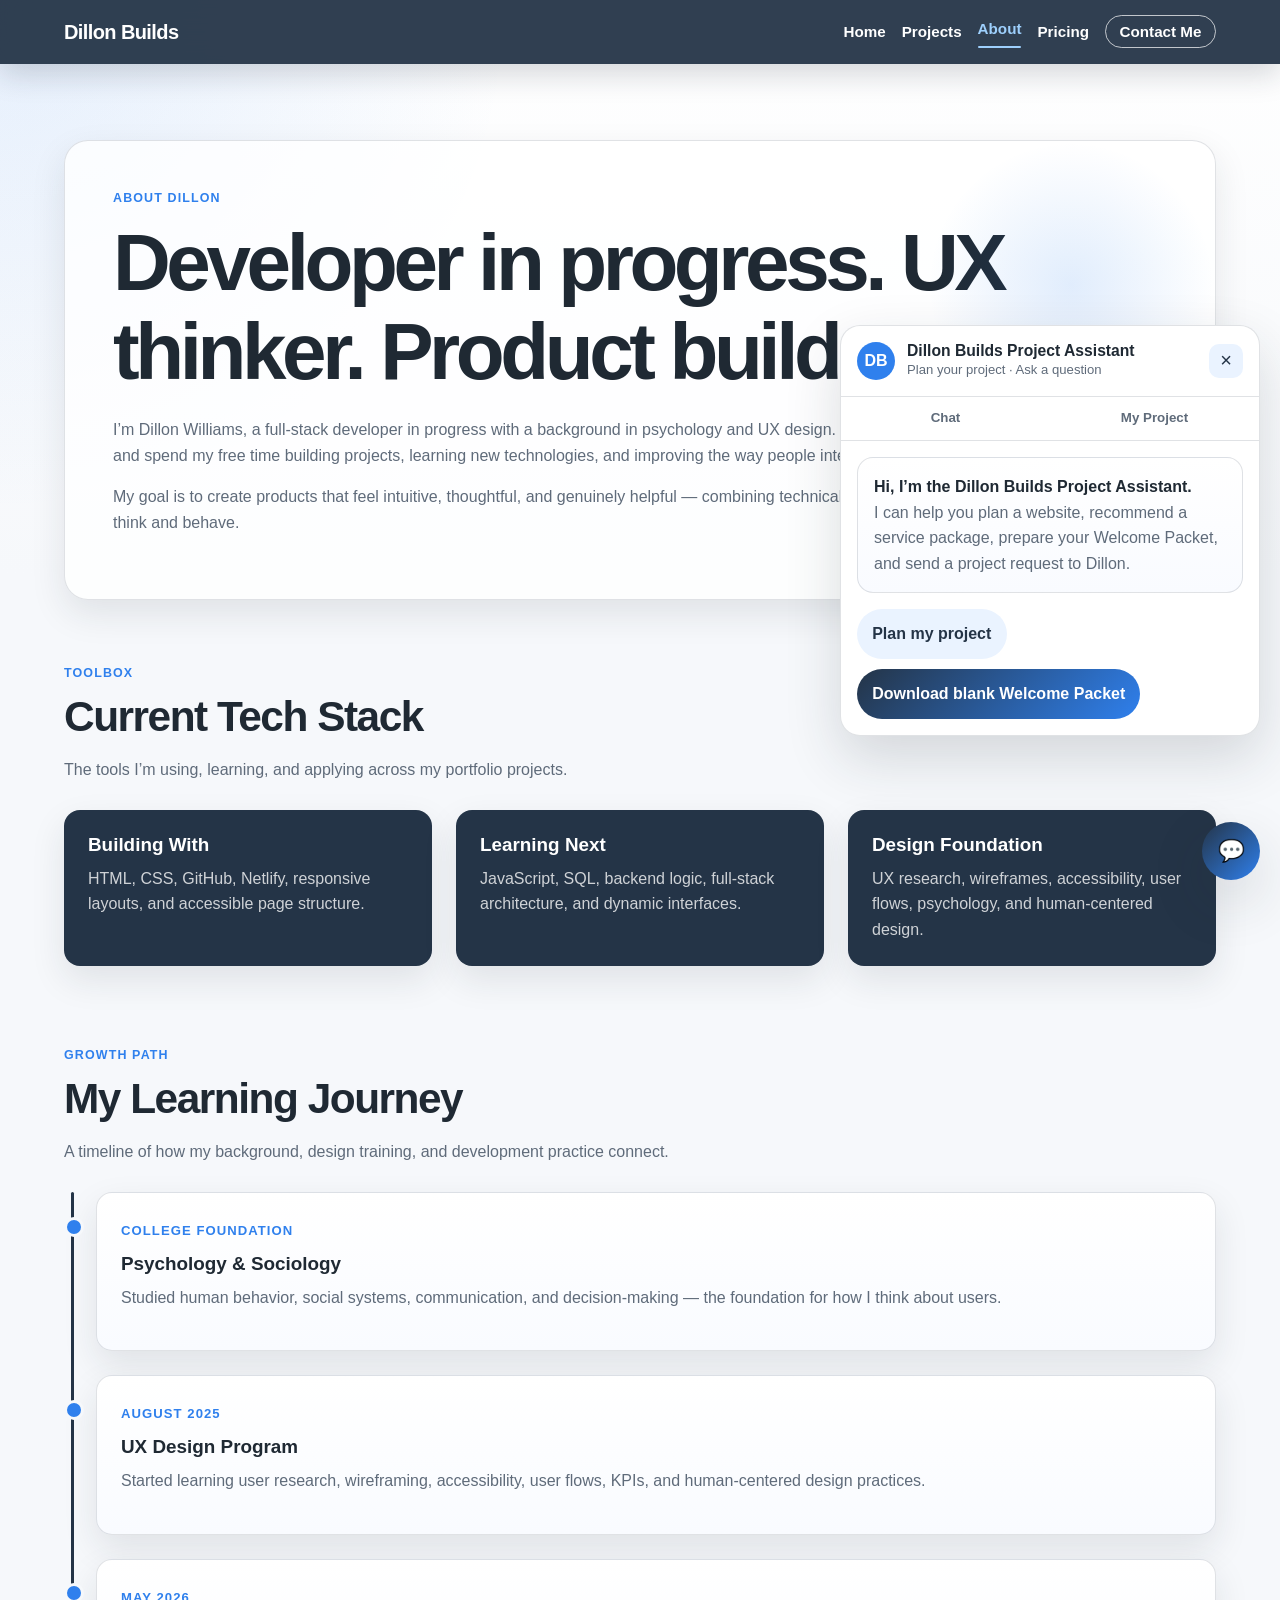
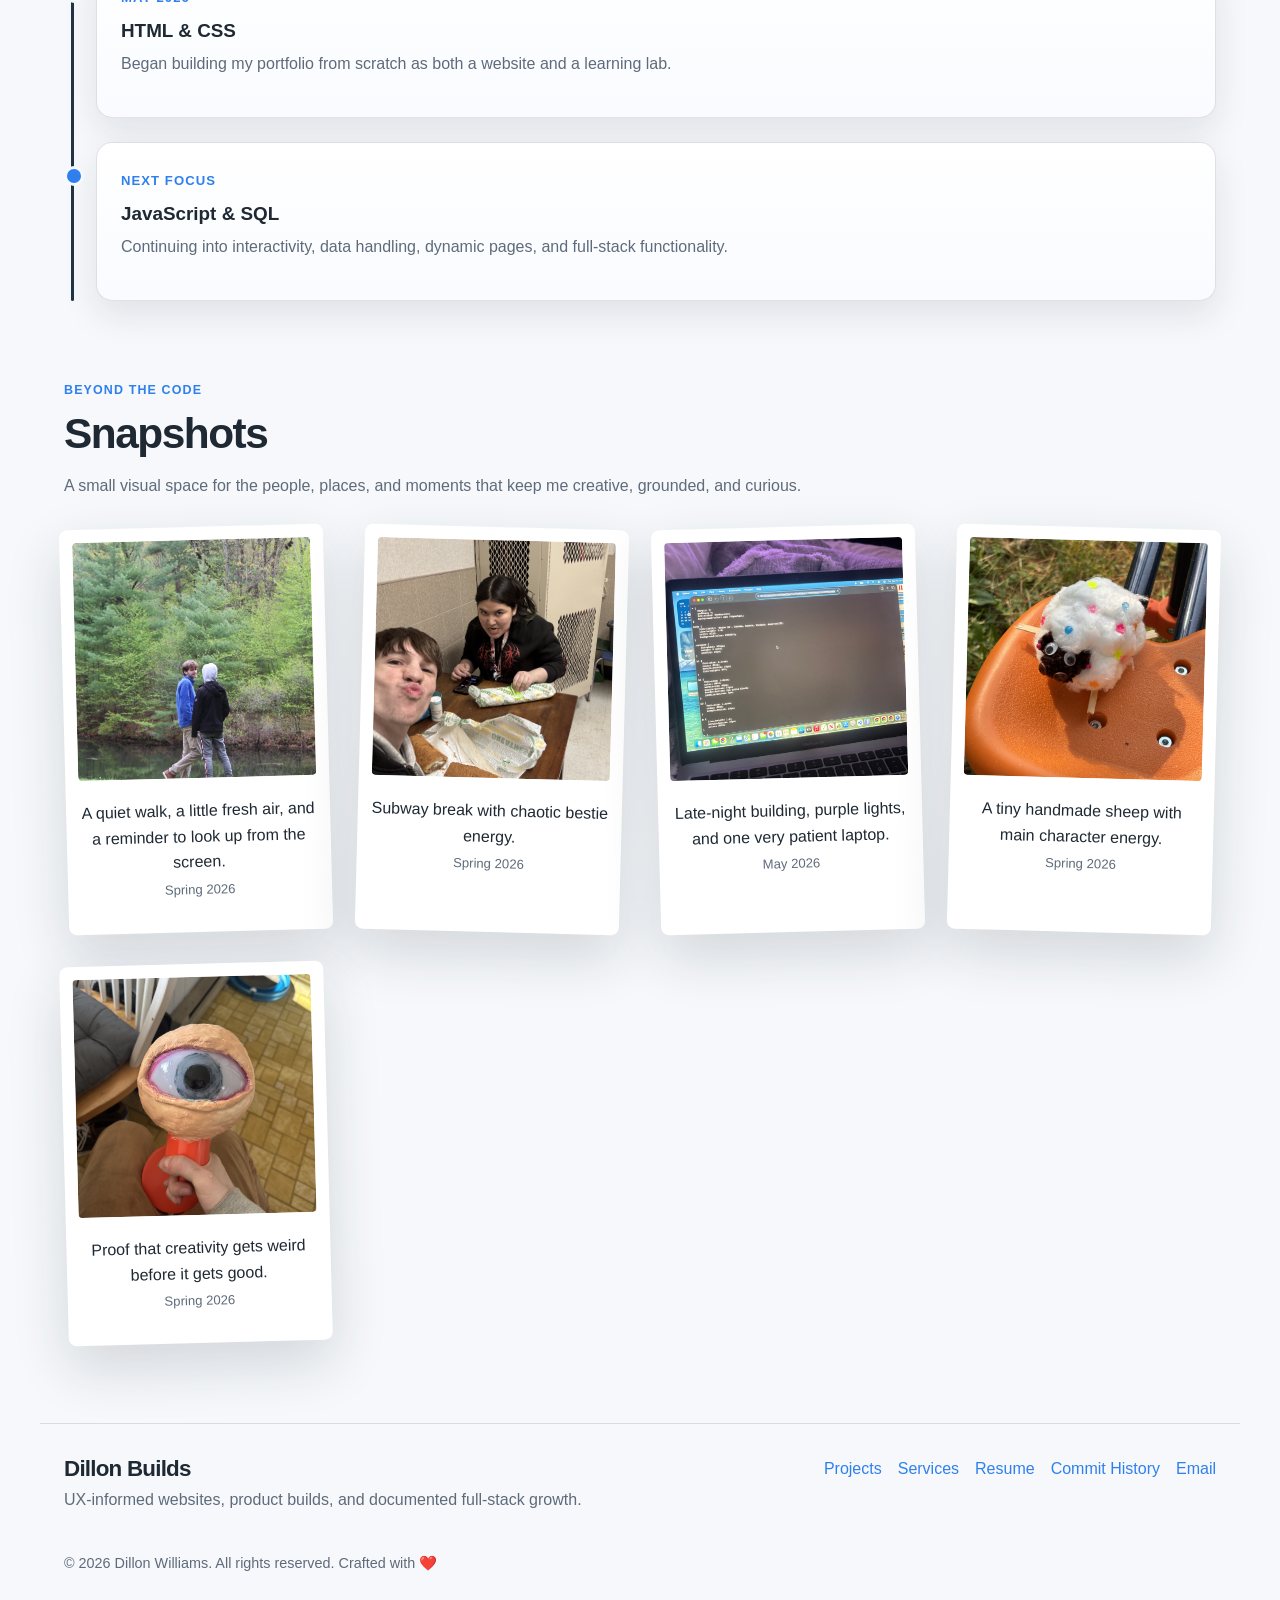
==== commit 9c815903: "Pricing updates and new widget" ====
--- a/about.html
+++ b/about.html
@@ -4,6 +4,15 @@
     <meta charset="UTF-8">
     <meta name="viewport" content="width=device-width, initial-scale=1.0">
     <meta name="description" content="Learn about Dillon Williams, a UX-informed full-stack developer in progress combining psychology, design, and hands-on software development.">
+    <!-- Google tag (gtag.js) -->
+    <script async src="https://www.googletagmanager.com/gtag/js?id=G-DNTZG0THHL"></script>
+    <script>
+      window.dataLayer = window.dataLayer || [];
+      function gtag(){dataLayer.push(arguments);}
+      gtag('js', new Date());
+
+      gtag('config', 'G-DNTZG0THHL');
+    </script>
     <title>About | Dillon Builds</title>
     <link href="static/style.css" rel="stylesheet">
 </head>
@@ -83,5 +92,6 @@
     <p class="footer-credit">&copy; 2026 Dillon Williams. All rights reserved. Crafted with ❤️</p>
 </footer>
 <script src="static/script.js"></script>
+<script src="static/concierge.js"></script>
 </body>
 </html>
--- a/static/style.css
+++ b/static/style.css
@@ -87,7 +87,7 @@
 .home-hero { display: grid; grid-template-columns: 1.35fr 0.85fr; gap: 2rem; align-items: center; }
 .home-hero-intro, .projects-hero p, .pricing-hero p, .case-study-intro { font-size: 1.08rem; max-width: 820px; }
 .home-hero-actions { display: flex; gap: 1rem; flex-wrap: wrap; margin-top: 1.75rem; }
-.home-hero-card, .payment-card, .home-contact, .case-study-closing { background: var(--color-surface); border: 1px solid var(--color-border); border-radius: var(--radius-lg); box-shadow: var(--shadow-soft); padding: 2rem; }
+.home-hero-card, .payment-card, .home-contact, .case-study-closing, .packet-download-card { background: var(--color-surface); border: 1px solid var(--color-border); border-radius: var(--radius-lg); box-shadow: var(--shadow-soft); padding: 2rem; }
 .mini-dashboard { display: grid; gap: 0.75rem; margin: 1.25rem 0; }
 .mini-dashboard div { display: flex; justify-content: space-between; gap: 1rem; padding: 0.85rem 1rem; background: var(--color-accent-soft); border-radius: 14px; }
 .mini-dashboard span { color: var(--color-muted); font-weight: 700; }
@@ -99,7 +99,7 @@
 
 .home-value-grid, .value-grid, .project-overview-grid, .case-study-card-grid, .lesson-grid, .priority-list, .tech-stack-grid, .project-card-grid { display: grid; grid-template-columns: repeat(3, 1fr); gap: 1.5rem; }
 .process-grid, .add-ons-grid, .service-process-grid, .prompt-it-gallery { display: grid; grid-template-columns: repeat(4, 1fr); gap: 1.5rem; }
-.decision-grid, .coming-next-grid, .payment-split, .commit-card-grid { display: grid; grid-template-columns: repeat(2, 1fr); gap: 1.5rem; }
+.decision-grid, .coming-next-grid, .payment-split, .commit-card-grid, .packet-download-panel { display: grid; grid-template-columns: repeat(2, 1fr); gap: 1.5rem; }
 .home-value-card, .process-card, .project-card, .coming-card, .pricing-card, .value-card, .add-on-card, .service-step, .overview-card, .case-study-card, .lesson-card, .decision-card, .tech-card, .priority-card, .commit-card, .timeline-item, .feature-row, .prompt-it-screen-card {
     background: linear-gradient(180deg, #fff 0%, #f9fbff 100%); border: 1px solid var(--color-border); border-radius: var(--radius-md); box-shadow: var(--shadow-soft); padding: 1.5rem; transition: transform 0.25s ease, box-shadow 0.25s ease;
 }
@@ -147,6 +147,318 @@
 .form-group input:focus, .form-group select:focus, .form-group textarea:focus, .project-search:focus { outline: 3px solid rgba(47,128,237,0.24); border-color: var(--color-accent); }
 .checkbox-group { display: flex; flex-direction: column; gap: 0.75rem; padding: 1.25rem; margin-bottom: 1.25rem; border: 1px solid var(--color-border); border-radius: var(--radius-md); }
 .checkbox-group label { color: var(--color-muted); }
+.form-help-text { font-size: 0.9rem; margin: 0; }
+
+.packet-download-panel {
+    margin: 2rem 0 1rem;
+    text-align: left;
+}
+
+.single-packet-download {
+    grid-template-columns: minmax(0, 620px);
+    justify-content: center;
+}
+
+.packet-download-card {
+    display: flex;
+    flex-direction: column;
+    align-items: flex-start;
+}
+
+.packet-download-card h2 {
+    font-size: clamp(1.35rem, 3vw, 1.9rem);
+    letter-spacing: -0.025em;
+}
+
+.packet-download-card .button-primary {
+    margin-top: auto;
+}
+
+.packet-help-text {
+    font-size: 0.9rem;
+    margin: 0.85rem 0 0;
+}
+
+.packet-empty-cta {
+    display: flex;
+    align-items: center;
+    justify-content: space-between;
+    gap: 2rem;
+}
+
+.packet-empty-cta div {
+    max-width: 720px;
+}
+
+.packet-empty-cta p:last-child {
+    margin-bottom: 0;
+}
+
+.db-concierge-launcher {
+    position: fixed;
+    right: 1.25rem;
+    bottom: 1.25rem;
+    z-index: 2000;
+    display: inline-flex;
+    align-items: center;
+    justify-content: center;
+    width: 58px;
+    height: 58px;
+    border: 0;
+    border-radius: 50%;
+    background: linear-gradient(135deg, var(--color-primary), var(--color-accent));
+    color: #fff;
+    box-shadow: var(--shadow-strong);
+    cursor: pointer;
+    font-size: 1.35rem;
+}
+
+.db-concierge-progress {
+    position: absolute;
+    top: 4px;
+    right: 4px;
+    width: 12px;
+    height: 12px;
+    border: 2px solid #fff;
+    border-radius: 50%;
+    background: #35c46a;
+}
+
+.db-concierge-panel {
+    position: fixed;
+    right: 1.25rem;
+    bottom: 5.25rem;
+    z-index: 2000;
+    display: flex;
+    flex-direction: column;
+    width: min(420px, calc(100vw - 2rem));
+    max-height: min(680px, calc(100vh - 7rem));
+    overflow: hidden;
+    background: #fff;
+    border: 1px solid var(--color-border);
+    border-radius: 20px;
+    box-shadow: var(--shadow-strong);
+}
+
+.db-concierge-header {
+    display: flex;
+    align-items: center;
+    gap: 0.75rem;
+    padding: 1rem;
+    border-bottom: 1px solid var(--color-border);
+}
+
+.db-concierge-badge {
+    display: inline-flex;
+    align-items: center;
+    justify-content: center;
+    width: 38px;
+    height: 38px;
+    flex: 0 0 auto;
+    border-radius: 50%;
+    background: var(--color-accent);
+    color: #fff;
+    font-weight: 900;
+}
+
+.db-concierge-header h2 {
+    font-size: 0.98rem;
+    margin: 0;
+    letter-spacing: 0;
+}
+
+.db-concierge-header p {
+    margin: 0;
+    font-size: 0.82rem;
+}
+
+.db-concierge-close {
+    margin-left: auto;
+    width: 34px;
+    height: 34px;
+    border: 0;
+    border-radius: 10px;
+    background: var(--color-accent-soft);
+    color: var(--color-primary);
+    cursor: pointer;
+    font-size: 1.25rem;
+}
+
+.db-concierge-tabs {
+    display: grid;
+    grid-template-columns: repeat(2, 1fr);
+    border-bottom: 1px solid var(--color-border);
+}
+
+.db-concierge-tabs button {
+    padding: 0.78rem;
+    border: 0;
+    border-bottom: 3px solid transparent;
+    background: #fff;
+    color: var(--color-muted);
+    cursor: pointer;
+    font-weight: 800;
+}
+
+.db-concierge-tabs button.active {
+    border-color: var(--color-accent);
+    color: var(--color-accent);
+}
+
+.db-concierge-body {
+    flex: 1;
+    overflow-y: auto;
+    padding: 1rem;
+}
+
+.db-concierge-message,
+.db-concierge-dashboard,
+.db-concierge-review {
+    padding: 1rem;
+    margin-bottom: 1rem;
+    border: 1px solid var(--color-border);
+    border-radius: 16px;
+    background: linear-gradient(180deg, #fff 0%, #f9fbff 100%);
+}
+
+.db-concierge-message p:last-child,
+.db-concierge-dashboard p:last-child,
+.db-concierge-review p:last-child {
+    margin-bottom: 0;
+}
+
+.db-concierge-section {
+    color: var(--color-accent);
+    font-size: 0.78rem;
+    font-weight: 900;
+    letter-spacing: 0.09em;
+    text-transform: uppercase;
+}
+
+.db-concierge-progress-bar {
+    height: 8px;
+    margin-bottom: 1rem;
+    overflow: hidden;
+    background: var(--color-accent-soft);
+    border-radius: 999px;
+}
+
+.db-concierge-progress-bar span {
+    display: block;
+    height: 100%;
+    background: var(--color-accent);
+}
+
+.db-concierge-step-form {
+    display: grid;
+    gap: 0.85rem;
+}
+
+.db-concierge-step-form input[type="text"],
+.db-concierge-step-form input[type="email"],
+.db-concierge-step-form textarea,
+.db-concierge-file-input {
+    width: 100%;
+    padding: 0.8rem 0.9rem;
+    border: 1px solid var(--color-border);
+    border-radius: 12px;
+    font: inherit;
+}
+
+.db-concierge-options {
+    display: grid;
+    gap: 0.55rem;
+}
+
+.db-concierge-options label {
+    display: flex;
+    align-items: center;
+    gap: 0.55rem;
+    padding: 0.75rem;
+    border: 1px solid var(--color-border);
+    border-radius: 12px;
+    color: var(--color-primary);
+    cursor: pointer;
+}
+
+.db-concierge-actions,
+.db-concierge-step-actions {
+    display: flex;
+    flex-wrap: wrap;
+    gap: 0.65rem;
+}
+
+.db-concierge-actions button,
+.db-concierge-step-actions button {
+    display: inline-flex;
+    align-items: center;
+    justify-content: center;
+    padding: 0.75rem 0.95rem;
+    border: 0;
+    border-radius: 999px;
+    background: var(--color-accent-soft);
+    color: var(--color-primary);
+    cursor: pointer;
+    font: inherit;
+    font-weight: 850;
+}
+
+.db-concierge-actions button:nth-child(2),
+.db-concierge-step-actions button[type="submit"],
+.db-concierge-actions button[data-submit] {
+    background: linear-gradient(135deg, var(--color-primary), var(--color-accent));
+    color: #fff;
+}
+
+.db-concierge-review dl {
+    display: grid;
+    grid-template-columns: auto 1fr;
+    gap: 0.45rem 0.8rem;
+}
+
+.db-concierge-review dt {
+    color: var(--color-muted);
+    font-size: 0.82rem;
+    font-weight: 800;
+}
+
+.db-concierge-review dd {
+    margin: 0;
+    color: var(--color-primary);
+}
+
+.db-concierge-error {
+    padding: 0.75rem;
+    border: 1px solid rgba(192, 57, 43, 0.25);
+    border-radius: 12px;
+    background: #fff5f4;
+    color: #a93226;
+}
+
+.db-concierge-file-list ul {
+    margin: 1rem 0;
+    padding-left: 1.25rem;
+    color: var(--color-muted);
+}
+
+.db-concierge-file-list span {
+    color: var(--color-accent);
+    font-size: 0.85rem;
+}
+
+.db-concierge-progress-ring {
+    display: inline-flex;
+    align-items: center;
+    justify-content: center;
+    width: 76px;
+    height: 76px;
+    margin-bottom: 1rem;
+    border: 8px solid var(--color-accent-soft);
+    border-top-color: var(--color-accent);
+    border-radius: 50%;
+    color: var(--color-primary);
+    font-weight: 900;
+}
 
 .case-study-tags { display: flex; flex-wrap: wrap; gap: 0.5rem; margin-top: 1.5rem; }
 .back-link { display: inline-block; margin-bottom: 2rem; font-weight: 900; }
@@ -164,95 +476,6 @@
 .prompt-it-screen-card img { width: 100%; height: 420px; object-fit: contain; object-position: top; background: #fff; display: block; }
 .screen-card-content { padding: 1.25rem; }
 .case-study-closing { text-align: center; }
-
-/* ================================
-   PROMPT-IT LIVE PREVIEW
-================================ */
-
-.prompt-it-live-preview {
-    max-width: 1100px;
-}
-
-.desktop-prompt-preview {
-    display: grid;
-    grid-template-columns: 420px 1fr;
-    gap: 2rem;
-    align-items: center;
-
-    padding: 2rem;
-    background: linear-gradient(135deg, #ffffff, #f3f7ff);
-    border: 1px solid rgba(36, 52, 71, 0.12);
-    border-radius: 28px;
-    box-shadow: var(--shadow-soft);
-}
-
-.phone-frame {
-    width: 390px;
-    height: 720px;
-    padding: 1rem;
-
-    position: relative;
-    overflow: hidden;
-
-    background: #111827;
-    border-radius: 42px;
-    box-shadow: 0 24px 60px rgba(0, 0, 0, 0.25);
-}
-
-.phone-frame::before {
-    content: "";
-    position: absolute;
-    top: 0.7rem;
-    left: 50%;
-    transform: translateX(-50%);
-
-    width: 110px;
-    height: 24px;
-
-    background: #111827;
-    border-radius: 0 0 16px 16px;
-    z-index: 2;
-}
-
-.phone-frame iframe {
-    width: 100%;
-    height: 100%;
-
-    border: none;
-    border-radius: 30px;
-    background: #ffffff;
-}
-
-.preview-notes {
-    max-width: 520px;
-}
-
-.preview-notes h3 {
-    font-size: 2rem;
-    margin-bottom: 1rem;
-}
-
-.mobile-prompt-link {
-    display: none;
-}
-
-/* Tablet/mobile fallback */
-@media (max-width: 900px) {
-    .desktop-prompt-preview {
-        display: none;
-    }
-
-    .mobile-prompt-link {
-        display: block;
-
-        padding: 1.5rem;
-        background: #ffffff;
-        border: 1px solid rgba(36, 52, 71, 0.12);
-        border-left: 6px solid var(--color-accent);
-        border-radius: 20px;
-        box-shadow: var(--shadow-soft);
-    }
-}
 
 .site-footer { max-width: 1200px; margin: 5rem auto 0; padding: 2rem 1.5rem; border-top: 1px solid var(--color-border); display: grid; grid-template-columns: 1fr auto; gap: 1.5rem; align-items: start; }
 .site-footer h2 { font-size: 1.4rem; margin-bottom: 0.35rem; }
@@ -284,10 +507,20 @@
     .nav-dropdown.submenu-open:hover .dropdown-menu { display: block; }
     .home-page, .about-page, .projects-page, .pricing-page, .case-study-page, .thank-you-page { margin-top: 6.75rem; padding: 0 1rem; }
     section { margin-bottom: 3.5rem; }
-    .hero-panel, .accent-panel, .home-hero-card, .payment-card, .home-contact, .case-study-closing { padding: 1.35rem; }
-    .home-value-grid, .process-grid, .value-grid, .pricing-grid, .add-ons-grid, .service-process-grid, .project-overview-grid, .case-study-card-grid, .lesson-grid, .tech-stack-grid, .priority-list, .project-card-grid, .tech-stack-columns, .decision-grid, .coming-next-grid, .payment-split, .form-grid, .prompt-it-gallery, .credibility-strip { grid-template-columns: 1fr; }
-    .home-services-cta, .home-hero-actions { flex-direction: column; align-items: stretch; }
+    .hero-panel, .accent-panel, .home-hero-card, .payment-card, .home-contact, .case-study-closing, .packet-download-card { padding: 1.35rem; }
+    .home-value-grid, .process-grid, .value-grid, .pricing-grid, .add-ons-grid, .service-process-grid, .project-overview-grid, .case-study-card-grid, .lesson-grid, .tech-stack-grid, .priority-list, .project-card-grid, .tech-stack-columns, .decision-grid, .coming-next-grid, .payment-split, .form-grid, .prompt-it-gallery, .credibility-strip, .packet-download-panel { grid-template-columns: 1fr; }
+    .home-services-cta, .home-hero-actions, .packet-empty-cta { flex-direction: column; align-items: stretch; }
     .button-primary, .button-secondary, .project-card-link, .quote-submit-btn { width: 100%; }
+    .db-concierge-panel {
+        right: 0;
+        bottom: 0;
+        width: 100%;
+        max-height: 92vh;
+        border-radius: 18px 18px 0 0;
+    }
+    .db-concierge-launcher { right: 1rem; bottom: 1rem; }
+    .db-concierge-actions button,
+    .db-concierge-step-actions button { flex: 1 1 100%; }
     .home-featured-image img, .featured-project-image img { min-height: 230px; }
     .feature-row { grid-template-columns: 1fr; }
     .prompt-it-screen-card img, .case-study-image { height: auto; max-height: 520px; }
@@ -299,19 +532,147 @@
 }
 
 /* ================================
-   MIGRATION HIGHLIGHT FIX
+   PROJECTS PAGE: CURRENT BUILD
+================================ */
+
+.current-build {
+    margin-bottom: 5rem;
+}
+
+.current-build-card {
+    border: 1px solid rgba(47, 128, 237, 0.22);
+    background:
+        radial-gradient(circle at top left, rgba(47, 128, 237, 0.12), transparent 26rem),
+        var(--color-surface);
+}
+
+.current-build-image {
+    background: linear-gradient(135deg, var(--color-primary), var(--color-primary-dark));
+}
+
+.current-build-image img {
+    object-fit: cover;
+    object-position: top center;
+}
+
+.project-card-grid .project-card {
+    min-height: 100%;
+}
+
+.project-card .button-primary,
+.project-card .button-secondary {
+    margin-top: 1.25rem;
+}
+
+/* ================================
+   PERSONAL OS CASE STUDY
+================================ */
+
+.personal-os-page .case-study-hero {
+    background:
+        radial-gradient(circle at top right, rgba(47, 128, 237, 0.16), transparent 24rem),
+        linear-gradient(135deg, rgba(255, 255, 255, 0.96), rgba(234, 243, 255, 0.78));
+}
+
+.case-study-actions {
+    display: flex;
+    flex-wrap: wrap;
+    gap: 0.85rem;
+    margin-top: 1.75rem;
+}
+
+.closing-actions {
+    justify-content: center;
+}
+
+.feature-grid {
+    display: grid;
+    grid-template-columns: repeat(2, minmax(0, 1fr));
+}
+
+.personal-os-gallery {
+    display: grid;
+    grid-template-columns: repeat(2, minmax(0, 1fr));
+    gap: 1.5rem;
+}
+
+.personal-os-screen-card {
+    overflow: hidden;
+    padding: 0;
+    background: var(--color-surface);
+    border: 1px solid var(--color-border);
+    border-radius: var(--radius-lg);
+    box-shadow: var(--shadow-soft);
+    transition: transform 0.25s ease, box-shadow 0.25s ease;
+}
+
+.personal-os-screen-card:hover {
+    transform: translateY(-4px);
+    box-shadow: var(--shadow-strong);
+}
+
+.personal-os-screen-card img {
+    width: 100%;
+    height: 360px;
+    object-fit: cover;
+    object-position: top center;
+    display: block;
+    background: #fff;
+    border-bottom: 1px solid var(--color-border);
+}
+
+.compact-gallery .personal-os-screen-card img {
+    object-fit: contain;
+}
+
+.personal-os-page .case-study-image {
+    object-fit: contain;
+    object-position: top center;
+    background: #ffffff;
+}
+
+.live-build-callout {
+    display: flex;
+    align-items: center;
+    justify-content: space-between;
+    gap: 2rem;
+}
+
+.live-build-callout div {
+    max-width: 720px;
+}
+
+.live-build-callout p:last-child {
+    margin-bottom: 0;
+}
+
+.commit-history-callout {
+    display: flex;
+    align-items: center;
+    justify-content: space-between;
+    gap: 2rem;
+}
+
+.commit-history-callout div {
+    max-width: 720px;
+}
+
+.commit-history-callout p:last-child {
+    margin-bottom: 0;
+}
+
+/* ================================
+   CASE STUDY HIGHLIGHT FIX
 ================================ */
 
 .case-study-page .highlight-section {
     max-width: 1000px;
     margin: 0 auto 5rem auto;
     padding: clamp(1.75rem, 4vw, 3rem);
-
-    background: rgba(255, 255, 255, 0.82);
+    background: rgba(255, 255, 255, 0.86);
     border: 1px solid var(--color-border);
     border-left: 6px solid var(--color-accent);
     border-radius: var(--radius-lg);
-
     box-shadow: var(--shadow-soft);
     overflow: hidden;
 }
@@ -323,4 +684,382 @@
 
 .case-study-page .highlight-section p:last-child {
     margin-bottom: 0;
-}+}
+
+/* ================================
+   PROMPT-IT LIVE PREVIEW
+================================ */
+
+.prompt-it-live-preview {
+    max-width: 1100px;
+}
+
+.desktop-prompt-preview {
+    display: grid;
+    grid-template-columns: 420px 1fr;
+    gap: 2rem;
+    align-items: center;
+    padding: 2rem;
+    background: linear-gradient(135deg, #ffffff, #f3f7ff);
+    border: 1px solid rgba(36, 52, 71, 0.12);
+    border-radius: 28px;
+    box-shadow: var(--shadow-soft);
+}
+
+.phone-frame {
+    width: 390px;
+    max-width: 100%;
+    height: 720px;
+    padding: 1rem;
+    position: relative;
+    overflow: hidden;
+    background: #111827;
+    border-radius: 42px;
+    box-shadow: 0 24px 60px rgba(0, 0, 0, 0.25);
+}
+
+.phone-frame::before {
+    content: "";
+    position: absolute;
+    top: 0.7rem;
+    left: 50%;
+    transform: translateX(-50%);
+    width: 110px;
+    height: 24px;
+    background: #111827;
+    border-radius: 0 0 16px 16px;
+    z-index: 2;
+}
+
+.phone-frame iframe {
+    width: 100%;
+    height: 100%;
+    border: none;
+    border-radius: 30px;
+    background: #ffffff;
+}
+
+.preview-notes {
+    max-width: 520px;
+}
+
+.preview-notes h3 {
+    font-size: 2rem;
+    margin-bottom: 1rem;
+}
+
+.mobile-prompt-link {
+    display: none;
+}
+
+@media (max-width: 950px) {
+    .personal-os-gallery {
+        grid-template-columns: 1fr;
+    }
+
+    .feature-grid {
+        grid-template-columns: 1fr;
+    }
+
+    .desktop-prompt-preview {
+        display: none;
+    }
+
+    .mobile-prompt-link {
+        display: block;
+        padding: 1.5rem;
+        background: #ffffff;
+        border: 1px solid rgba(36, 52, 71, 0.12);
+        border-left: 6px solid var(--color-accent);
+        border-radius: 20px;
+        box-shadow: var(--shadow-soft);
+    }
+}
+
+@media (max-width: 650px) {
+    .commit-history-callout,
+    .live-build-callout {
+        flex-direction: column;
+        align-items: stretch;
+    }
+
+    .personal-os-screen-card img {
+        height: auto;
+        max-height: 520px;
+        object-fit: contain;
+    }
+}
+
+
+/* ================================
+   PERSONAL OS CASE STUDY: STRONGER STORY LAYER
+================================ */
+
+.personal-os-hero-panel {
+    display: flex;
+    flex-direction: column;
+    gap: 0.4rem;
+}
+
+.case-study-kicker-row {
+    display: flex;
+    align-items: center;
+    justify-content: space-between;
+    flex-wrap: wrap;
+    gap: 0.75rem;
+    margin-bottom: 0.5rem;
+}
+
+.case-study-kicker-row .eyebrow,
+.case-study-kicker-row .project-status {
+    margin-bottom: 0;
+}
+
+.case-study-metrics {
+    display: grid;
+    grid-template-columns: repeat(4, minmax(0, 1fr));
+    gap: 1rem;
+}
+
+.case-study-metrics article {
+    padding: 1.25rem;
+    background: var(--color-primary);
+    border-radius: 18px;
+    box-shadow: var(--shadow-soft);
+}
+
+.case-study-metrics strong {
+    display: block;
+    color: #fff;
+    font-size: 1.45rem;
+    line-height: 1.1;
+    margin-bottom: 0.4rem;
+}
+
+.case-study-metrics span {
+    color: rgba(255, 255, 255, 0.76);
+    font-weight: 750;
+}
+
+.case-study-split-section {
+    display: grid;
+    grid-template-columns: 1.1fr 0.9fr;
+    gap: 1.5rem;
+    align-items: start;
+}
+
+.signal-stack {
+    display: flex;
+    flex-direction: column;
+    gap: 0.65rem;
+    padding: 1.25rem;
+    background: linear-gradient(180deg, #ffffff 0%, #f9fbff 100%);
+    border: 1px solid var(--color-border);
+    border-radius: var(--radius-md);
+    box-shadow: var(--shadow-soft);
+}
+
+.signal-stack span,
+.signal-stack strong {
+    padding: 0.75rem 0.9rem;
+    border-radius: 12px;
+    background: var(--color-accent-soft);
+    color: var(--color-primary);
+    font-weight: 800;
+}
+
+.signal-stack strong {
+    background: linear-gradient(135deg, var(--color-primary), var(--color-accent));
+    color: #fff;
+}
+
+.architecture-grid {
+    display: grid;
+    grid-template-columns: repeat(4, minmax(0, 1fr));
+    gap: 1rem;
+}
+
+.architecture-card {
+    padding: 1.35rem;
+    background: linear-gradient(180deg, #fff 0%, #f9fbff 100%);
+    border: 1px solid var(--color-border);
+    border-radius: var(--radius-md);
+    box-shadow: var(--shadow-soft);
+    border-top: 5px solid var(--color-accent);
+}
+
+.architecture-card p:last-child,
+.signal-stack p:last-child {
+    margin-bottom: 0;
+}
+
+@media (max-width: 950px) {
+    .case-study-metrics,
+    .architecture-grid {
+        grid-template-columns: repeat(2, minmax(0, 1fr));
+    }
+
+    .case-study-split-section {
+        grid-template-columns: 1fr;
+    }
+}
+
+@media (max-width: 650px) {
+    .case-study-metrics,
+    .architecture-grid {
+        grid-template-columns: 1fr;
+    }
+
+    .case-study-kicker-row {
+        align-items: flex-start;
+        flex-direction: column;
+    }
+}
+
+
+/* ================================
+   DYNAMIC BLOG PREVIEW
+================================ */
+
+.blog-preview-panel {
+    background:
+        radial-gradient(circle at top left, rgba(47, 128, 237, 0.10), transparent 24rem),
+        #ffffff;
+    border: 1px solid var(--color-border);
+    border-radius: var(--radius-lg);
+    box-shadow: var(--shadow-soft);
+    padding: clamp(1.35rem, 4vw, 2rem);
+}
+
+.blog-preview-intro {
+    display: flex;
+    align-items: flex-start;
+    justify-content: space-between;
+    gap: 1.5rem;
+    margin-bottom: 1.5rem;
+}
+
+.blog-preview-intro div {
+    max-width: 720px;
+}
+
+.blog-preview-intro p:last-child {
+    margin-bottom: 0;
+}
+
+.blog-preview-grid {
+    display: grid;
+    grid-template-columns: repeat(3, minmax(0, 1fr));
+    gap: 1rem;
+}
+
+.blog-post-card {
+    min-height: 100%;
+    display: flex;
+    flex-direction: column;
+    background: linear-gradient(180deg, #fff 0%, #f9fbff 100%);
+    border: 1px solid var(--color-border);
+    border-radius: var(--radius-md);
+    box-shadow: var(--shadow-soft);
+    padding: 1.35rem;
+    transition: transform 0.25s ease, box-shadow 0.25s ease;
+}
+
+.blog-post-card:hover {
+    transform: translateY(-4px);
+    box-shadow: var(--shadow-strong);
+}
+
+.blog-post-meta {
+    color: var(--color-accent);
+    font-size: 0.78rem;
+    font-weight: 900;
+    letter-spacing: 0.08em;
+    text-transform: uppercase;
+    margin-bottom: 0.65rem;
+}
+
+.blog-post-card h3 {
+    margin-bottom: 0.75rem;
+}
+
+.blog-post-card p:not(.blog-post-meta) {
+    margin-bottom: 1.2rem;
+}
+
+.blog-post-link {
+    margin-top: auto;
+    font-weight: 900;
+}
+
+.blog-post-card-fallback {
+    border-style: dashed;
+}
+
+.blog-preview-fallback {
+    padding: 1rem;
+    margin-top: 1rem;
+    background: var(--color-accent-soft);
+    border-radius: var(--radius-md);
+}
+
+.blog-card-skeleton {
+    gap: 0.75rem;
+    pointer-events: none;
+}
+
+.blog-card-skeleton span,
+.blog-card-skeleton h3,
+.blog-card-skeleton p {
+    display: block;
+    border-radius: 999px;
+    background: linear-gradient(90deg, #eef4fb, #dfeafa, #eef4fb);
+    background-size: 220% 100%;
+    animation: blogSkeleton 1.25s ease-in-out infinite;
+}
+
+.blog-card-skeleton span {
+    width: 36%;
+    height: 0.85rem;
+}
+
+.blog-card-skeleton h3 {
+    width: 76%;
+    height: 1.25rem;
+}
+
+.blog-card-skeleton p {
+    width: 100%;
+    height: 0.9rem;
+    margin: 0;
+}
+
+.blog-card-skeleton p:last-child {
+    width: 64%;
+}
+
+@keyframes blogSkeleton {
+    0% {
+        background-position: 100% 0;
+    }
+
+    100% {
+        background-position: -100% 0;
+    }
+}
+
+@media (max-width: 950px) {
+    .blog-preview-grid {
+        grid-template-columns: 1fr;
+    }
+
+    .blog-preview-intro {
+        flex-direction: column;
+    }
+}
+
+@media (max-width: 650px) {
+    .blog-preview-intro .button-secondary {
+        width: 100%;
+    }
+}
